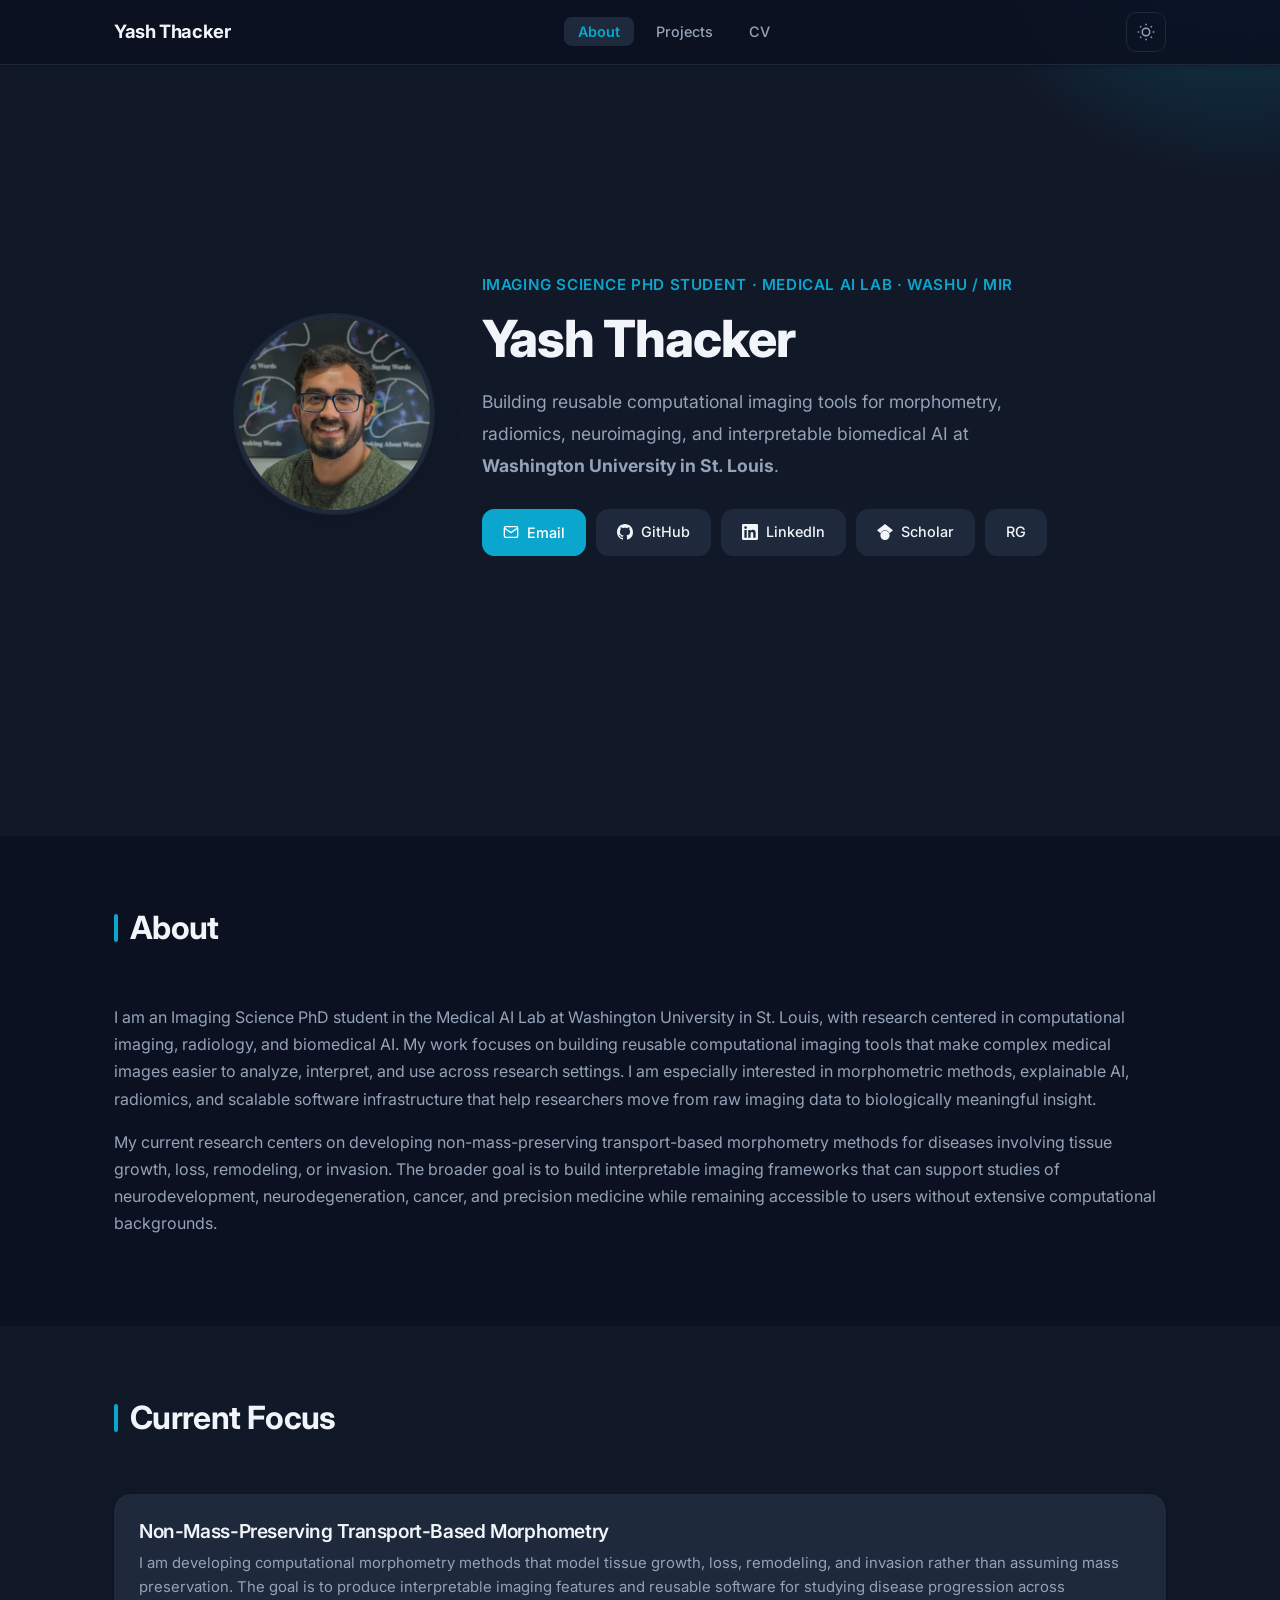
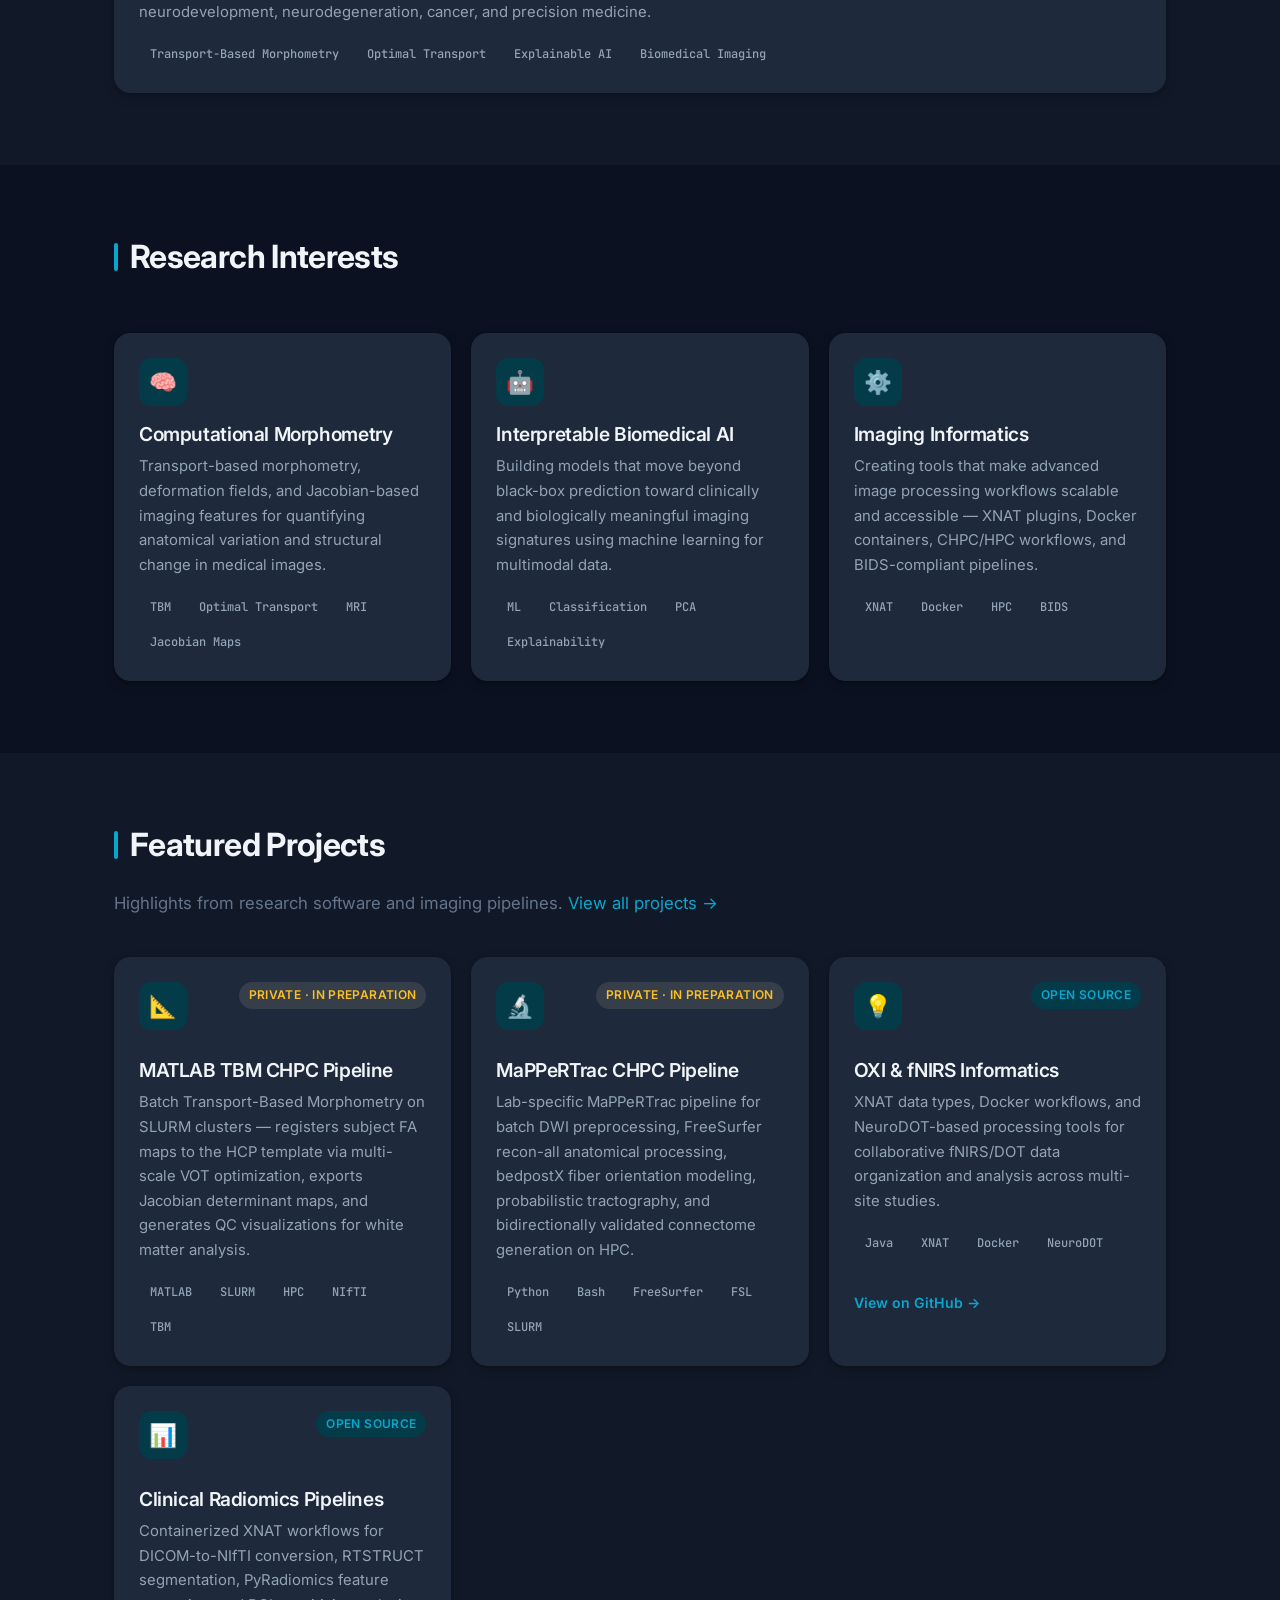
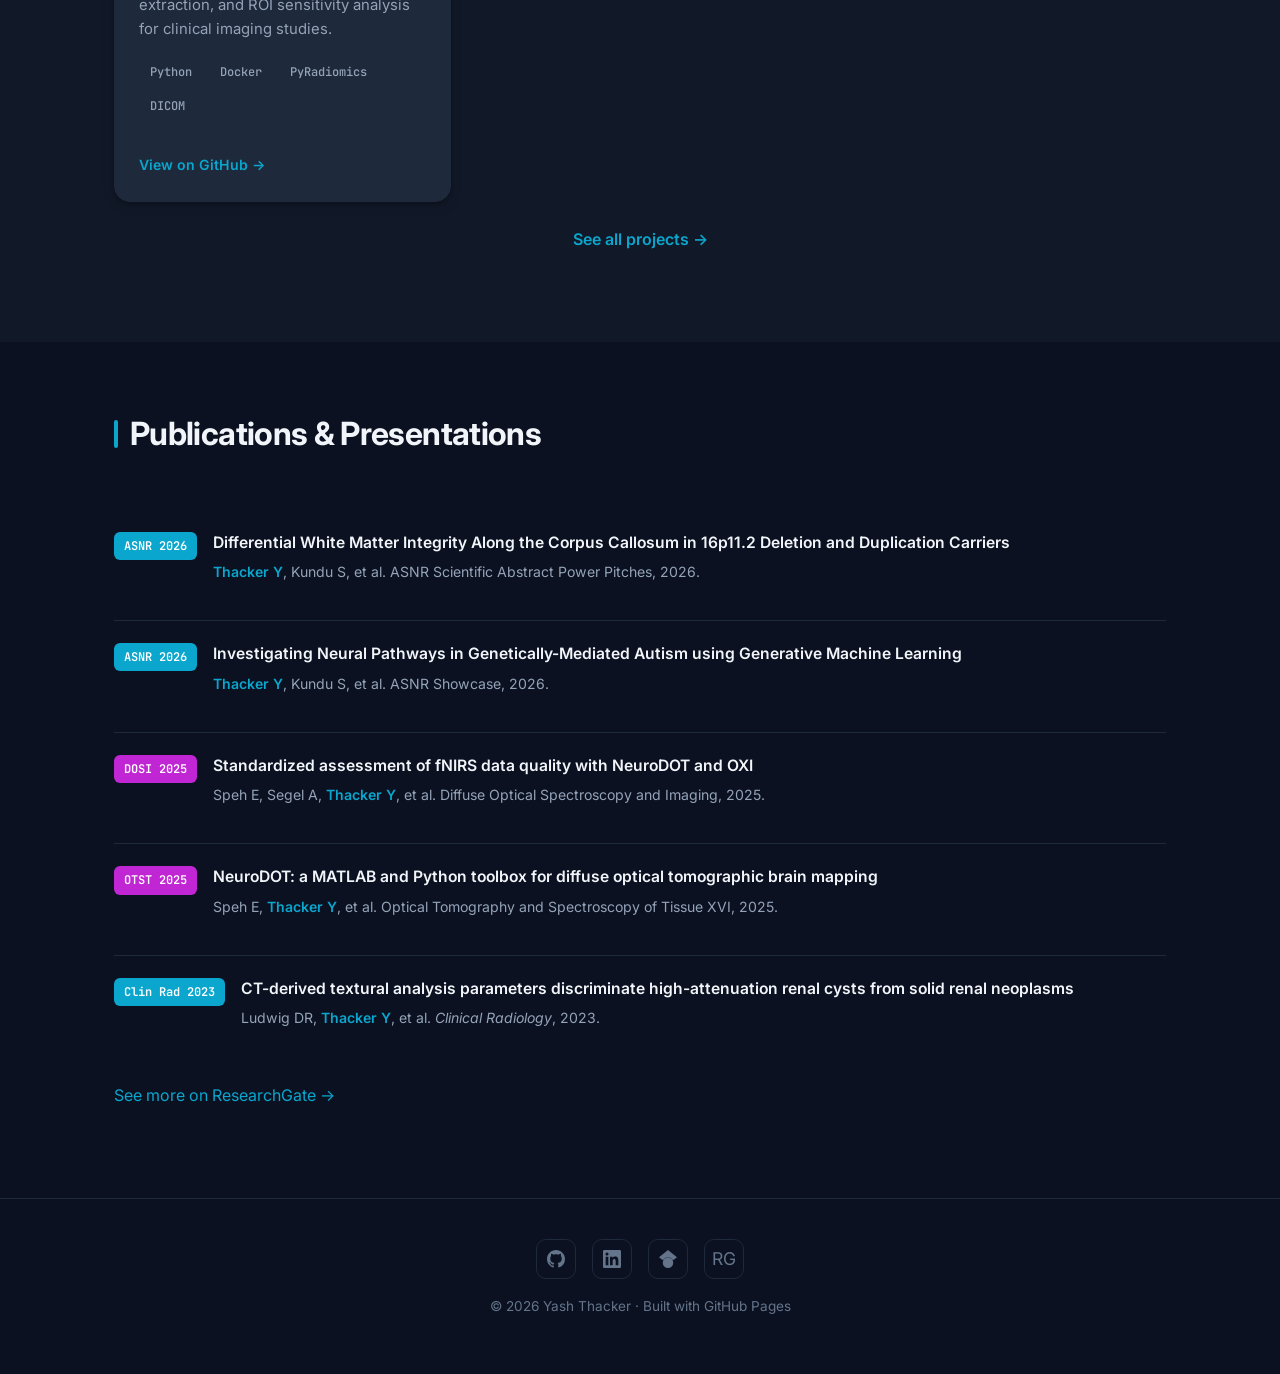
==== index.html @ 73b029f0 "Added update cite." ====
<!DOCTYPE html>
<html lang="en">

<head>
    <meta charset="UTF-8">
    <meta name="viewport" content="width=device-width, initial-scale=1.0">
    <title>Yash Thacker — Imaging Science PhD</title>
    <meta name="description"
        content="Yash Thacker is an Imaging Science PhD student at Washington University in St. Louis building reusable computational imaging tools for morphometry, radiomics, neuroimaging, and interpretable biomedical AI.">
    <link rel="stylesheet" href="style.css">
</head>

<body>
    <!-- Navigation -->
    <nav class="navbar" id="navbar">
        <div class="navbar__inner">
            <a href="index.html" class="navbar__brand">Yash Thacker</a>
            <button class="nav-toggle" id="navToggle" aria-label="Toggle navigation">
                <span></span><span></span><span></span>
            </button>
            <ul class="navbar__links" id="navLinks">
                <li><a href="index.html" class="active">About</a></li>
                <li><a href="projects.html">Projects</a></li>
                <li><a href="cv.html">CV</a></li>
            </ul>
            <button class="theme-toggle" id="themeToggle" aria-label="Toggle theme"></button>
        </div>
    </nav>

    <!-- Hero -->
    <section class="hero" id="hero">
        <div class="container">
            <div class="hero__grid">
                <img src="Yash Picture 2.jpeg" alt="Photo of Yash Thacker" class="hero__photo" width="200" height="200">
                <div>
                    <p class="hero__subtitle">Imaging Science PhD Student · Medical AI Lab · WashU / MIR</p>
                    <h1 class="hero__title">Yash Thacker</h1>
                    <p class="hero__desc">
                        Building reusable computational imaging tools for morphometry, radiomics, neuroimaging, and
                        interpretable biomedical AI at
                        <strong>Washington University in St. Louis</strong>.
                    </p>
                    <div class="hero__links">
                        <button class="btn--accent" id="emailBtn" aria-label="Contact via email">
                            <svg width="16" height="16" fill="none" stroke="currentColor" stroke-width="2"
                                viewBox="0 0 24 24">
                                <path d="M4 4h16c1.1 0 2 .9 2 2v12c0 1.1-.9 2-2 2H4c-1.1 0-2-.9-2-2V6c0-1.1.9-2 2-2z" />
                                <polyline points="22,6 12,13 2,6" />
                            </svg>
                            Email
                        </button>
                        <a href="https://github.com/ythackerCS" target="_blank" rel="noopener">
                            <svg width="16" height="16" fill="currentColor" viewBox="0 0 24 24">
                                <path
                                    d="M12 0C5.37 0 0 5.37 0 12c0 5.31 3.435 9.795 8.205 11.385.6.105.825-.255.825-.57 0-.285-.015-1.23-.015-2.235-3.015.555-3.795-.735-4.035-1.41-.135-.345-.72-1.41-1.23-1.695-.42-.225-1.02-.78-.015-.795.945-.015 1.62.87 1.845 1.23 1.08 1.815 2.805 1.305 3.495.99.105-.78.42-1.305.765-1.605-2.67-.3-5.46-1.335-5.46-5.925 0-1.305.465-2.385 1.23-3.225-.12-.3-.54-1.53.12-3.18 0 0 1.005-.315 3.3 1.23.96-.27 1.98-.405 3-.405s2.04.135 3 .405c2.295-1.56 3.3-1.23 3.3-1.23.66 1.65.24 2.88.12 3.18.765.84 1.23 1.905 1.23 3.225 0 4.605-2.805 5.625-5.475 5.925.435.375.81 1.095.81 2.22 0 1.605-.015 2.895-.015 3.3 0 .315.225.69.825.57A12.02 12.02 0 0024 12c0-6.63-5.37-12-12-12z" />
                            </svg>
                            GitHub
                        </a>
                        <a href="https://www.linkedin.com/in/ythacker" target="_blank" rel="noopener">
                            <svg width="16" height="16" fill="currentColor" viewBox="0 0 24 24">
                                <path
                                    d="M20.447 20.452h-3.554v-5.569c0-1.328-.027-3.037-1.852-3.037-1.853 0-2.136 1.445-2.136 2.939v5.667H9.351V9h3.414v1.561h.046c.477-.9 1.637-1.85 3.37-1.85 3.601 0 4.267 2.37 4.267 5.455v6.286zM5.337 7.433a2.062 2.062 0 01-2.063-2.065 2.064 2.064 0 112.063 2.065zm1.782 13.019H3.555V9h3.564v11.452zM22.225 0H1.771C.792 0 0 .774 0 1.729v20.542C0 23.227.792 24 1.771 24h20.451C23.2 24 24 23.227 24 22.271V1.729C24 .774 23.2 0 22.222 0h.003z" />
                            </svg>
                            LinkedIn
                        </a>
                        <a href="https://scholar.google.com/citations?user=93ExIxwAAAAJ&hl=en" target="_blank"
                            rel="noopener">
                            <svg width="16" height="16" fill="currentColor" viewBox="0 0 24 24">
                                <path
                                    d="M5.242 13.769L0 9.5 12 0l12 9.5-5.242 4.269C17.548 11.249 14.978 9.5 12 9.5c-2.977 0-5.548 1.748-6.758 4.269zM12 10a7 7 0 100 14 7 7 0 000-14z" />
                            </svg>
                            Scholar
                        </a>
                        <a href="https://www.researchgate.net/profile/Yash-Thacker" target="_blank"
                            rel="noopener">RG</a>
                    </div>
                </div>
            </div>
        </div>
    </section>

    <!-- About -->
    <section id="about">
        <div class="container">
            <div class="section-header fade-in">
                <h2>About</h2>
            </div>
            <div class="fade-in">
                <p>I am an Imaging Science PhD student in the Medical AI Lab at Washington University in St. Louis, with
                    research centered in computational imaging, radiology, and biomedical AI. My
                    work focuses on building reusable computational imaging tools that make complex medical images
                    easier to
                    analyze, interpret, and use across research settings. I am especially interested in morphometric
                    methods, explainable AI, radiomics, and scalable software infrastructure that help researchers
                    move from raw imaging data to biologically meaningful insight.</p>

                <p>My current research centers on developing non-mass-preserving transport-based morphometry methods
                    for diseases involving tissue growth, loss, remodeling, or invasion. The broader goal is to build
                    interpretable imaging frameworks that can support studies of neurodevelopment, neurodegeneration,
                    cancer, and precision medicine while remaining accessible to users without extensive computational
                    backgrounds.</p>
            </div>
        </div>
    </section>

    <section id="current-focus">
        <div class="container">
            <div class="section-header fade-in">
                <h2>Current Focus</h2>
            </div>
            <div class="card fade-in">
                <h3 class="card__title">Non-Mass-Preserving Transport-Based Morphometry</h3>
                <p class="card__desc">I am developing computational morphometry methods that model tissue growth,
                    loss, remodeling, and invasion rather than assuming mass preservation. The goal is to produce
                    interpretable imaging features and reusable software for studying disease progression across
                    neurodevelopment, neurodegeneration, cancer, and precision medicine.</p>
                <div class="pill-row">
                    <span class="pill">Transport-Based Morphometry</span>
                    <span class="pill">Optimal Transport</span>
                    <span class="pill">Explainable AI</span>
                    <span class="pill">Biomedical Imaging</span>
                </div>
            </div>
        </div>
    </section>

    <!-- Research Interests -->
    <section id="research">
        <div class="container">
            <div class="section-header fade-in">
                <h2>Research Interests</h2>
            </div>
            <div class="grid-3">
                <div class="card fade-in fade-in-delay-1">
                    <div class="card__icon">🧠</div>
                    <h3 class="card__title">Computational Morphometry</h3>
                    <p class="card__desc">Transport-based morphometry, deformation fields, and Jacobian-based imaging
                        features for quantifying anatomical variation and structural change in medical images.</p>
                    <div class="pill-row">
                        <span class="pill">TBM</span><span class="pill">Optimal Transport</span><span
                            class="pill">MRI</span><span class="pill">Jacobian Maps</span>
                    </div>
                </div>
                <div class="card fade-in fade-in-delay-2">
                    <div class="card__icon">🤖</div>
                    <h3 class="card__title">Interpretable Biomedical AI</h3>
                    <p class="card__desc">Building models that move beyond black-box prediction toward clinically and
                        biologically meaningful imaging signatures using machine learning for multimodal data.</p>
                    <div class="pill-row">
                        <span class="pill">ML</span><span class="pill">Classification</span><span
                            class="pill">PCA</span><span class="pill">Explainability</span>
                    </div>
                </div>
                <div class="card fade-in fade-in-delay-3">
                    <div class="card__icon">⚙️</div>
                    <h3 class="card__title">Imaging Informatics</h3>
                    <p class="card__desc">Creating tools that make advanced image processing workflows scalable and
                        accessible — XNAT plugins, Docker containers, CHPC/HPC workflows, and BIDS-compliant pipelines.
                    </p>
                    <div class="pill-row">
                        <span class="pill">XNAT</span><span class="pill">Docker</span><span class="pill">HPC</span><span
                            class="pill">BIDS</span>
                    </div>
                </div>
            </div>
        </div>
    </section>

    <!-- Featured Projects -->
    <section id="projects">
        <div class="container">
            <div class="section-header fade-in">
                <h2>Featured Projects</h2>
                <p class="section-subtitle">Highlights from research software and imaging pipelines. <a
                        href="projects.html">View all projects →</a></p>
            </div>
            <div class="grid-2">
                <!-- MATLAB TBM HPC -->
                <div class="card fade-in fade-in-delay-1">
                    <div style="display:flex;justify-content:space-between;align-items:start;margin-bottom:12px;">
                        <div class="card__icon">📐</div>
                        <span class="badge badge--private">Private · In Preparation</span>
                    </div>
                    <h3 class="card__title">MATLAB TBM CHPC Pipeline</h3>
                    <p class="card__desc">Batch Transport-Based Morphometry on SLURM clusters — registers subject FA
                        maps to the HCP template via multi-scale VOT optimization, exports Jacobian determinant maps,
                        and generates QC visualizations for white matter analysis.</p>
                    <div class="pill-row">
                        <span class="pill">MATLAB</span><span class="pill">SLURM</span><span
                            class="pill">HPC</span><span class="pill">NIfTI</span><span class="pill">TBM</span>
                    </div>
                </div>
                <!-- MapperTrac CHPC -->
                <div class="card fade-in fade-in-delay-2">
                    <div style="display:flex;justify-content:space-between;align-items:start;margin-bottom:12px;">
                        <div class="card__icon">🔬</div>
                        <span class="badge badge--private">Private · In Preparation</span>
                    </div>
                    <h3 class="card__title">MaPPeRTrac CHPC Pipeline</h3>
                    <p class="card__desc">Lab-specific MaPPeRTrac pipeline for batch DWI preprocessing, FreeSurfer
                        recon-all anatomical processing, bedpostX fiber orientation modeling, probabilistic
                        tractography, and bidirectionally
                        validated connectome generation on HPC.</p>
                    <div class="pill-row">
                        <span class="pill">Python</span><span class="pill">Bash</span><span
                            class="pill">FreeSurfer</span><span class="pill">FSL</span><span class="pill">SLURM</span>
                    </div>
                </div>
                <!-- fNIRS/OXI -->
                <div class="card fade-in fade-in-delay-3">
                    <div style="display:flex;justify-content:space-between;align-items:start;margin-bottom:12px;">
                        <div class="card__icon">💡</div>
                        <span class="badge badge--public">Open Source</span>
                    </div>
                    <h3 class="card__title">OXI &amp; fNIRS Informatics</h3>
                    <p class="card__desc">XNAT data types, Docker workflows, and NeuroDOT-based processing tools for
                        collaborative fNIRS/DOT data organization and analysis across multi-site studies.</p>
                    <div class="pill-row">
                        <span class="pill">Java</span><span class="pill">XNAT</span><span
                            class="pill">Docker</span><span class="pill">NeuroDOT</span>
                    </div>
                    <div class="card__footer">
                        <a href="https://github.com/ythackerCS/fNIRSPluginXNAT" class="card__link" target="_blank"
                            rel="noopener">View on GitHub →</a>
                    </div>
                </div>
                <!-- Radiomics -->
                <div class="card fade-in fade-in-delay-4">
                    <div style="display:flex;justify-content:space-between;align-items:start;margin-bottom:12px;">
                        <div class="card__icon">📊</div>
                        <span class="badge badge--public">Open Source</span>
                    </div>
                    <h3 class="card__title">Clinical Radiomics Pipelines</h3>
                    <p class="card__desc">Containerized XNAT workflows for DICOM-to-NIfTI conversion, RTSTRUCT
                        segmentation, PyRadiomics feature extraction, and ROI sensitivity analysis for clinical imaging
                        studies.</p>
                    <div class="pill-row">
                        <span class="pill">Python</span><span class="pill">Docker</span><span
                            class="pill">PyRadiomics</span><span class="pill">DICOM</span>
                    </div>
                    <div class="card__footer">
                        <a href="https://github.com/ythackerCS/pyradiomics-Container" class="card__link" target="_blank"
                            rel="noopener">View on GitHub →</a>
                    </div>
                </div>
            </div>
            <p class="text-center mt-3"><a href="projects.html" style="font-weight:600;">See all projects →</a></p>
        </div>
    </section>

    <!-- Publications -->
    <section id="publications">
        <div class="container">
            <div class="section-header fade-in">
                <h2>Publications &amp; Presentations</h2>
            </div>
            <div class="fade-in">
                <div class="pub-item">
                    <span class="pub-venue">ASNR 2026</span>
                    <div>
                        <p class="pub-title">Differential White Matter Integrity Along the Corpus Callosum in 16p11.2
                            Deletion and Duplication Carriers</p>
                        <p class="pub-authors"><strong>Thacker Y</strong>, Kundu S, et al. ASNR Scientific Abstract
                            Power Pitches, 2026.</p>
                    </div>
                </div>
                <div class="pub-item">
                    <span class="pub-venue">ASNR 2026</span>
                    <div>
                        <p class="pub-title">Investigating Neural Pathways in Genetically-Mediated Autism using
                            Generative Machine Learning</p>
                        <p class="pub-authors"><strong>Thacker Y</strong>, Kundu S, et al. ASNR Showcase, 2026.</p>
                    </div>
                </div>
                <div class="pub-item">
                    <span class="pub-venue pub-venue--magenta">DOSI 2025</span>
                    <div>
                        <p class="pub-title">Standardized assessment of fNIRS data quality with NeuroDOT and OXI</p>
                        <p class="pub-authors">Speh E, Segel A, <strong>Thacker Y</strong>, et al. Diffuse Optical
                            Spectroscopy and Imaging, 2025.</p>
                    </div>
                </div>
                <div class="pub-item">
                    <span class="pub-venue pub-venue--magenta">OTST 2025</span>
                    <div>
                        <p class="pub-title">NeuroDOT: a MATLAB and Python toolbox for diffuse optical tomographic brain
                            mapping</p>
                        <p class="pub-authors">Speh E, <strong>Thacker Y</strong>, et al. Optical Tomography and
                            Spectroscopy of Tissue XVI, 2025.</p>
                    </div>
                </div>
                <div class="pub-item">
                    <span class="pub-venue">Clin Rad 2023</span>
                    <div>
                        <p class="pub-title">CT-derived textural analysis parameters discriminate high-attenuation renal
                            cysts from solid renal neoplasms</p>
                        <p class="pub-authors">Ludwig DR, <strong>Thacker Y</strong>, et al. <em>Clinical
                                Radiology</em>, 2023.</p>
                    </div>
                </div>
            </div>
            <p class="mt-2"><a href="https://www.researchgate.net/profile/Yash-Thacker" target="_blank"
                    rel="noopener">See more on ResearchGate →</a></p>
        </div>
    </section>

    <!-- Footer -->
    <footer class="footer">
        <div class="container">
            <div class="footer__socials">
                <a href="https://github.com/ythackerCS" target="_blank" rel="noopener" aria-label="GitHub">
                    <svg width="18" height="18" fill="currentColor" viewBox="0 0 24 24">
                        <path
                            d="M12 0C5.37 0 0 5.37 0 12c0 5.31 3.435 9.795 8.205 11.385.6.105.825-.255.825-.57 0-.285-.015-1.23-.015-2.235-3.015.555-3.795-.735-4.035-1.41-.135-.345-.72-1.41-1.23-1.695-.42-.225-1.02-.78-.015-.795.945-.015 1.62.87 1.845 1.23 1.08 1.815 2.805 1.305 3.495.99.105-.78.42-1.305.765-1.605-2.67-.3-5.46-1.335-5.46-5.925 0-1.305.465-2.385 1.23-3.225-.12-.3-.54-1.53.12-3.18 0 0 1.005-.315 3.3 1.23.96-.27 1.98-.405 3-.405s2.04.135 3 .405c2.295-1.56 3.3-1.23 3.3-1.23.66 1.65.24 2.88.12 3.18.765.84 1.23 1.905 1.23 3.225 0 4.605-2.805 5.625-5.475 5.925.435.375.81 1.095.81 2.22 0 1.605-.015 2.895-.015 3.3 0 .315.225.69.825.57A12.02 12.02 0 0024 12c0-6.63-5.37-12-12-12z" />
                    </svg>
                </a>
                <a href="https://www.linkedin.com/in/ythacker" target="_blank" rel="noopener" aria-label="LinkedIn">
                    <svg width="18" height="18" fill="currentColor" viewBox="0 0 24 24">
                        <path
                            d="M20.447 20.452h-3.554v-5.569c0-1.328-.027-3.037-1.852-3.037-1.853 0-2.136 1.445-2.136 2.939v5.667H9.351V9h3.414v1.561h.046c.477-.9 1.637-1.85 3.37-1.85 3.601 0 4.267 2.37 4.267 5.455v6.286zM5.337 7.433a2.062 2.062 0 01-2.063-2.065 2.064 2.064 0 112.063 2.065zm1.782 13.019H3.555V9h3.564v11.452zM22.225 0H1.771C.792 0 0 .774 0 1.729v20.542C0 23.227.792 24 1.771 24h20.451C23.2 24 24 23.227 24 22.271V1.729C24 .774 23.2 0 22.222 0h.003z" />
                    </svg>
                </a>
                <a href="https://scholar.google.com/citations?user=93ExIxwAAAAJ&hl=en" target="_blank" rel="noopener"
                    aria-label="Google Scholar">
                    <svg width="18" height="18" fill="currentColor" viewBox="0 0 24 24">
                        <path
                            d="M5.242 13.769L0 9.5 12 0l12 9.5-5.242 4.269C17.548 11.249 14.978 9.5 12 9.5c-2.977 0-5.548 1.748-6.758 4.269zM12 10a7 7 0 100 14 7 7 0 000-14z" />
                    </svg>
                </a>
                <a href="https://www.researchgate.net/profile/Yash-Thacker" target="_blank" rel="noopener"
                    aria-label="ResearchGate">RG</a>
            </div>
            <p class="footer__text">© 2026 Yash Thacker · Built with GitHub Pages</p>
        </div>
    </footer>

    <script>
        // ---- Email obfuscation ----
        document.getElementById('emailBtn').addEventListener('click', function () {
            // Obfuscated to avoid bot scraping
            const p1 = [119, 117, 115, 116, 108, 46, 101, 100, 117];
            const p2 = [121, 116, 104, 97, 99, 107, 101, 114];
            const a = String.fromCharCode(...p2) + String.fromCharCode(64) + String.fromCharCode(...p1);
            window.location.href = String.fromCharCode(109, 97, 105, 108, 116, 111, 58) + a;
        });

        // ---- Theme toggle ----
        const themeToggle = document.getElementById('themeToggle');
        const html = document.documentElement;
        const moonIcon = `<svg width="18" height="18" fill="none" stroke="currentColor" stroke-width="2" viewBox="0 0 24 24"><path d="M21 12.79A9 9 0 1111.21 3 7 7 0 0021 12.79z"></path></svg>`;
        const sunIcon = `<svg width="18" height="18" fill="none" stroke="currentColor" stroke-width="2" viewBox="0 0 24 24"><circle cx="12" cy="12" r="5"></circle><line x1="12" y1="1" x2="12" y2="3"></line><line x1="12" y1="21" x2="12" y2="23"></line><line x1="4.22" y1="4.22" x2="5.64" y2="5.64"></line><line x1="18.36" y1="18.36" x2="19.78" y2="19.78"></line><line x1="1" y1="12" x2="3" y2="12"></line><line x1="21" y1="12" x2="23" y2="12"></line><line x1="4.22" y1="19.78" x2="5.64" y2="18.36"></line><line x1="18.36" y1="5.64" x2="19.78" y2="4.22"></line></svg>`;
        let savedTheme = localStorage.getItem('theme');
        if (!savedTheme) { savedTheme = 'dark'; localStorage.setItem('theme', 'dark'); }
        if (savedTheme === 'dark') { html.setAttribute('data-theme', 'dark'); themeToggle.innerHTML = sunIcon; }
        else { themeToggle.innerHTML = moonIcon; }
        themeToggle.addEventListener('click', () => {
            const isDark = html.getAttribute('data-theme') === 'dark';
            if (isDark) { html.removeAttribute('data-theme'); localStorage.setItem('theme', 'light'); themeToggle.innerHTML = moonIcon; }
            else { html.setAttribute('data-theme', 'dark'); localStorage.setItem('theme', 'dark'); themeToggle.innerHTML = sunIcon; }
        });

        // ---- Mobile nav ----
        document.getElementById('navToggle').addEventListener('click', () => {
            document.getElementById('navLinks').classList.toggle('open');
        });

        // ---- Scroll fade-in ----
        const observer = new IntersectionObserver((entries) => {
            entries.forEach(e => { if (e.isIntersecting) { e.target.classList.add('visible'); } });
        }, { threshold: 0.1 });
        document.querySelectorAll('.fade-in').forEach(el => observer.observe(el));
    </script>
</body>

</html>
---- style.css ----
/* ======================================================
   Yash Thacker — Academic Portfolio Design System
   ====================================================== */

/* ---------- Google Fonts ---------- */
@import url('https://fonts.googleapis.com/css2?family=Inter:wght@300;400;500;600;700;800;900&family=JetBrains+Mono:wght@400;500;600&display=swap');

/* ---------- CSS Custom Properties ---------- */
:root {
  /* Brand Accent */
  --accent-h: 192;
  --accent-s: 91%;
  --accent-l: 42%;
  --accent: hsl(var(--accent-h), var(--accent-s), var(--accent-l));
  --accent-soft: hsl(var(--accent-h), var(--accent-s), 92%);
  --accent-glow: hsla(var(--accent-h), var(--accent-s), var(--accent-l), 0.35);

  /* Magenta secondary accent */
  --magenta: #c026d3;
  --magenta-soft: #fae8ff;

  /* Light mode (default) */
  --bg-primary: #ffffff;
  --bg-secondary: #f8fafc;
  --bg-card: #ffffff;
  --bg-card-hover: #f1f5f9;
  --bg-nav: rgba(255, 255, 255, 0.85);
  --text-primary: #0f172a;
  --text-secondary: #475569;
  --text-muted: #94a3b8;
  --border: #e2e8f0;
  --border-hover: #cbd5e1;
  --shadow-card: 0 1px 3px rgba(0, 0, 0, 0.04), 0 4px 12px rgba(0, 0, 0, 0.04);
  --shadow-card-hover: 0 4px 16px rgba(0, 0, 0, 0.08), 0 8px 32px rgba(0, 0, 0, 0.06);
  --shadow-nav: 0 1px 4px rgba(0, 0, 0, 0.06);
  --glass-bg: rgba(255, 255, 255, 0.7);
  --glass-border: rgba(255, 255, 255, 0.5);
  --pill-bg: #f1f5f9;
  --pill-text: #475569;
  --code-bg: #f1f5f9;
  --badge-private-bg: #fef3c7;
  --badge-private-text: #92400e;
  --badge-active-bg: #dcfce7;
  --badge-active-text: #166534;
  --badge-research-bg: #ede9fe;
  --badge-research-text: #5b21b6;
  --hero-gradient: linear-gradient(135deg, #f0f9ff 0%, #faf5ff 50%, #fff1f2 100%);
  --section-alt-bg: #f8fafc;
}

[data-theme="dark"] {
  --bg-primary: #0b1120;
  --bg-secondary: #111827;
  --bg-card: #1e293b;
  --bg-card-hover: #263348;
  --bg-nav: rgba(11, 17, 32, 0.88);
  --text-primary: #f1f5f9;
  --text-secondary: #94a3b8;
  --text-muted: #64748b;
  --border: #1e293b;
  --border-hover: #334155;
  --shadow-card: 0 1px 3px rgba(0, 0, 0, 0.2), 0 4px 12px rgba(0, 0, 0, 0.15);
  --shadow-card-hover: 0 4px 16px rgba(0, 0, 0, 0.3), 0 8px 32px rgba(0, 0, 0, 0.2);
  --shadow-nav: 0 1px 4px rgba(0, 0, 0, 0.3);
  --glass-bg: rgba(30, 41, 59, 0.7);
  --glass-border: rgba(51, 65, 85, 0.5);
  --pill-bg: #1e293b;
  --pill-text: #94a3b8;
  --code-bg: #1e293b;
  --badge-private-bg: rgba(254, 243, 199, 0.1);
  --badge-private-text: #fbbf24;
  --badge-active-bg: rgba(220, 252, 231, 0.1);
  --badge-active-text: #4ade80;
  --badge-research-bg: rgba(237, 233, 254, 0.1);
  --badge-research-text: #a78bfa;
  --hero-gradient: linear-gradient(135deg, #0b1120 0%, #1a1033 50%, #1a0b20 100%);
  --section-alt-bg: #111827;
  --accent-soft: hsl(var(--accent-h), var(--accent-s), 15%);
  --magenta-soft: rgba(192, 38, 211, 0.1);
}

/* ---------- Reset & Base ---------- */
*,
*::before,
*::after {
  box-sizing: border-box;
  margin: 0;
  padding: 0;
}

html {
  scroll-behavior: smooth;
  scroll-padding-top: 80px;
}

body {
  font-family: 'Inter', -apple-system, BlinkMacSystemFont, 'Segoe UI', Roboto, sans-serif;
  color: var(--text-primary);
  background: var(--bg-primary);
  line-height: 1.7;
  font-size: 16px;
  -webkit-font-smoothing: antialiased;
  -moz-osx-font-smoothing: grayscale;
  transition: background 0.4s ease, color 0.4s ease;
}

/* ---------- Typography ---------- */
h1,
h2,
h3,
h4,
h5,
h6 {
  font-weight: 700;
  line-height: 1.25;
  letter-spacing: -0.02em;
  color: var(--text-primary);
}

h1 {
  font-size: clamp(2.2rem, 5vw, 3.2rem);
  font-weight: 800;
}

h2 {
  font-size: clamp(1.6rem, 3vw, 2rem);
  margin-bottom: 1rem;
}

h3 {
  font-size: 1.2rem;
  font-weight: 600;
}

p {
  color: var(--text-secondary);
  margin-bottom: 1rem;
}

a {
  color: var(--accent);
  text-decoration: none;
  transition: color 0.2s ease, opacity 0.2s ease;
}

a:hover {
  opacity: 0.85;
}

.mono {
  font-family: 'JetBrains Mono', monospace;
  font-size: 0.9em;
}

/* ---------- Layout ---------- */
.container {
  max-width: 1100px;
  margin: 0 auto;
  padding: 0 24px;
}

.container--wide {
  max-width: 1200px;
}

section {
  padding: 72px 0;
}

section:nth-child(even) {
  background: var(--section-alt-bg);
}

.section-header {
  margin-bottom: 40px;
}

.section-header h2 {
  display: inline-flex;
  align-items: center;
  gap: 12px;
}

.section-header h2::before {
  content: '';
  width: 4px;
  height: 28px;
  background: var(--accent);
  border-radius: 2px;
  flex-shrink: 0;
}

.section-subtitle {
  color: var(--text-muted);
  font-size: 1.05rem;
  margin-top: 8px;
}

/* ---------- Navigation ---------- */
.navbar {
  position: fixed;
  top: 0;
  left: 0;
  right: 0;
  z-index: 1000;
  background: var(--bg-nav);
  backdrop-filter: blur(16px);
  -webkit-backdrop-filter: blur(16px);
  border-bottom: 1px solid var(--border);
  box-shadow: var(--shadow-nav);
  transition: background 0.4s ease, border-color 0.4s ease;
}

.navbar__inner {
  max-width: 1100px;
  margin: 0 auto;
  padding: 0 24px;
  display: flex;
  align-items: center;
  justify-content: space-between;
  height: 64px;
}

.navbar__brand {
  font-weight: 700;
  font-size: 1.15rem;
  color: var(--text-primary);
  text-decoration: none;
  letter-spacing: -0.02em;
}

.navbar__brand:hover {
  opacity: 1;
  color: var(--accent);
}

.navbar__links {
  display: flex;
  align-items: center;
  gap: 8px;
  list-style: none;
}

.navbar__links a {
  color: var(--text-secondary);
  font-size: 0.9rem;
  font-weight: 500;
  padding: 6px 14px;
  border-radius: 8px;
  transition: all 0.2s ease;
  text-decoration: none;
}

.navbar__links a:hover,
.navbar__links a.active {
  color: var(--text-primary);
  background: var(--pill-bg);
}

.navbar__links a.active {
  color: var(--accent);
  font-weight: 600;
}

/* Theme toggle button */
.theme-toggle {
  background: none;
  border: 1px solid var(--border);
  border-radius: 10px;
  width: 40px;
  height: 40px;
  cursor: pointer;
  display: flex;
  align-items: center;
  justify-content: center;
  font-size: 1.15rem;
  color: var(--text-secondary);
  transition: all 0.25s ease;
  margin-left: 8px;
}

.theme-toggle:hover {
  border-color: var(--accent);
  color: var(--accent);
  background: var(--accent-soft);
}

/* Mobile nav toggle */
.nav-toggle {
  display: none;
  background: none;
  border: none;
  cursor: pointer;
  padding: 8px;
  color: var(--text-primary);
}

.nav-toggle span {
  display: block;
  width: 22px;
  height: 2px;
  background: var(--text-primary);
  margin: 5px 0;
  border-radius: 2px;
  transition: all 0.3s ease;
}

@media (max-width: 768px) {
  .nav-toggle {
    display: block;
  }

  .navbar__links {
    position: fixed;
    top: 64px;
    left: 0;
    right: 0;
    background: var(--bg-nav);
    backdrop-filter: blur(16px);
    -webkit-backdrop-filter: blur(16px);
    flex-direction: column;
    padding: 16px 24px;
    border-bottom: 1px solid var(--border);
    transform: translateY(-120%);
    opacity: 0;
    transition: transform 0.3s ease, opacity 0.3s ease;
    pointer-events: none;
  }

  .navbar__links.open {
    transform: translateY(0);
    opacity: 1;
    pointer-events: all;
  }

  .navbar__links a {
    padding: 12px 16px;
    width: 100%;
  }
}

/* ---------- Hero Section ---------- */
.hero {
  min-height: calc(100vh - 64px);
  display: flex;
  align-items: center;
  padding-top: 64px;
  background: var(--hero-gradient);
  position: relative;
  overflow: hidden;
}

.hero::before {
  content: '';
  position: absolute;
  top: -50%;
  right: -20%;
  width: 600px;
  height: 600px;
  background: radial-gradient(circle, var(--accent-glow) 0%, transparent 70%);
  border-radius: 50%;
  pointer-events: none;
  animation: heroGlow 8s ease-in-out infinite alternate;
}

@keyframes heroGlow {
  0% {
    transform: translate(0, 0) scale(1);
    opacity: 0.4;
  }

  100% {
    transform: translate(-40px, 30px) scale(1.15);
    opacity: 0.6;
  }
}

.hero__grid {
  display: grid;
  grid-template-columns: auto 1fr;
  gap: 48px;
  align-items: center;
  position: relative;
  z-index: 1;
}

@media (max-width: 768px) {
  .hero__grid {
    grid-template-columns: 1fr;
    text-align: center;
    gap: 32px;
  }

  .hero__grid .hero__photo {
    order: -1;
  }
}

.hero__photo {
  width: 200px;
  height: 200px;
  border-radius: 50%;
  object-fit: cover;
  border: 4px solid var(--bg-card);
  box-shadow: 0 8px 32px rgba(0, 0, 0, 0.1), 0 0 0 1px var(--border);
  transition: box-shadow 0.4s ease, transform 0.4s ease;
}

.hero__photo:hover {
  box-shadow: 0 8px 32px var(--accent-glow), 0 0 0 2px var(--accent);
  transform: scale(1.03);
}

.hero__subtitle {
  color: var(--accent);
  font-weight: 600;
  font-size: 0.95rem;
  letter-spacing: 0.04em;
  text-transform: uppercase;
  margin-bottom: 8px;
}

.hero__title {
  margin-bottom: 16px;
}

.hero__desc {
  font-size: 1.1rem;
  color: var(--text-secondary);
  max-width: 560px;
  margin-bottom: 28px;
  line-height: 1.8;
}

@media (max-width: 768px) {
  .hero__desc {
    margin: 0 auto 28px;
  }
}

.hero__links {
  display: flex;
  flex-wrap: wrap;
  gap: 10px;
}

@media (max-width: 768px) {
  .hero__links {
    justify-content: center;
  }
}

.hero__links a,
.hero__links button {
  display: inline-flex;
  align-items: center;
  gap: 8px;
  padding: 10px 20px;
  border-radius: 12px;
  font-size: 0.9rem;
  font-weight: 500;
  border: 1px solid var(--border);
  background: var(--bg-card);
  color: var(--text-primary);
  cursor: pointer;
  font-family: inherit;
  transition: all 0.25s ease;
  text-decoration: none;
}

.hero__links a:hover,
.hero__links button:hover {
  border-color: var(--accent);
  color: var(--accent);
  box-shadow: 0 2px 12px var(--accent-glow);
  transform: translateY(-1px);
  opacity: 1;
}

.hero__links .btn--accent {
  background: var(--accent);
  color: #fff;
  border-color: var(--accent);
}

.hero__links .btn--accent:hover {
  background: hsl(var(--accent-h), var(--accent-s), 36%);
  color: #fff;
  box-shadow: 0 4px 20px var(--accent-glow);
}

/* ---------- Cards ---------- */
.card {
  background: var(--bg-card);
  border: 1px solid var(--border);
  border-radius: 16px;
  padding: 24px;
  box-shadow: var(--shadow-card);
  transition: all 0.3s ease;
  position: relative;
  overflow: hidden;
}

.card:hover {
  border-color: var(--border-hover);
  box-shadow: var(--shadow-card-hover);
  transform: translateY(-3px);
}

.card::after {
  content: '';
  position: absolute;
  top: 0;
  left: 0;
  right: 0;
  height: 3px;
  background: linear-gradient(90deg, var(--accent), var(--magenta));
  opacity: 0;
  transition: opacity 0.3s ease;
}

.card:hover::after {
  opacity: 1;
}

.card__icon {
  width: 48px;
  height: 48px;
  border-radius: 12px;
  background: var(--accent-soft);
  display: flex;
  align-items: center;
  justify-content: center;
  font-size: 1.4rem;
  margin-bottom: 16px;
  color: var(--accent);
}

.card__title {
  margin-bottom: 8px;
}

.card__desc {
  font-size: 0.93rem;
  color: var(--text-secondary);
  line-height: 1.65;
}

.card__footer {
  display: flex;
  align-items: center;
  justify-content: space-between;
  margin-top: 16px;
  padding-top: 16px;
  border-top: 1px solid var(--border);
}

.card__link {
  font-size: 0.88rem;
  font-weight: 600;
  display: inline-flex;
  align-items: center;
  gap: 6px;
}

.card__link:hover {
  gap: 10px;
}

/* ---------- Grid Layouts ---------- */
.grid-2 {
  display: grid;
  grid-template-columns: repeat(auto-fit, minmax(320px, 1fr));
  gap: 20px;
}

.grid-3 {
  display: grid;
  grid-template-columns: repeat(auto-fit, minmax(280px, 1fr));
  gap: 20px;
}

@media (max-width: 640px) {

  .grid-2,
  .grid-3 {
    grid-template-columns: 1fr;
  }
}

/* ---------- Pills / Tags ---------- */
.pill-row {
  display: flex;
  flex-wrap: wrap;
  gap: 6px;
  margin-top: 12px;
}

.pill {
  font-family: 'JetBrains Mono', monospace;
  font-size: 0.75rem;
  font-weight: 500;
  color: var(--pill-text);
  background: var(--pill-bg);
  border: 1px solid var(--border);
  border-radius: 6px;
  padding: 3px 10px;
  white-space: nowrap;
}

/* ---------- Badges ---------- */
.badge {
  display: inline-flex;
  align-items: center;
  gap: 5px;
  font-size: 0.75rem;
  font-weight: 600;
  padding: 3px 10px;
  border-radius: 999px;
  text-transform: uppercase;
  letter-spacing: 0.03em;
}

.badge--private {
  background: var(--badge-private-bg);
  color: var(--badge-private-text);
}

.badge--active {
  background: var(--badge-active-bg);
  color: var(--badge-active-text);
}

.badge--research {
  background: var(--badge-research-bg);
  color: var(--badge-research-text);
}

.badge--public {
  background: var(--accent-soft);
  color: var(--accent);
}

/* ---------- Publication List ---------- */
.pub-item {
  padding: 20px 0;
  border-bottom: 1px solid var(--border);
  display: grid;
  grid-template-columns: auto 1fr;
  gap: 16px;
  align-items: start;
}

.pub-item:last-child {
  border-bottom: none;
}

.pub-venue {
  font-family: 'JetBrains Mono', monospace;
  font-size: 0.75rem;
  font-weight: 600;
  color: #fff;
  background: var(--accent);
  padding: 4px 10px;
  border-radius: 6px;
  white-space: nowrap;
  height: fit-content;
  margin-top: 2px;
}

.pub-venue--magenta {
  background: var(--magenta);
}

.pub-title {
  font-weight: 600;
  color: var(--text-primary);
  margin-bottom: 4px;
  font-size: 0.98rem;
}

.pub-authors {
  font-size: 0.88rem;
  color: var(--text-secondary);
}

.pub-authors strong {
  color: var(--accent);
  font-weight: 600;
}

.pub-detail {
  font-size: 0.85rem;
  color: var(--text-muted);
  font-style: italic;
  margin-top: 2px;
}

@media (max-width: 640px) {
  .pub-item {
    grid-template-columns: 1fr;
  }
}

/* ---------- CV Page Layout ---------- */
.cv-layout {
  display: grid;
  grid-template-columns: 220px 1fr;
  gap: 48px;
  align-items: start;
}

@media (max-width: 900px) {
  .cv-layout {
    grid-template-columns: 1fr;
    gap: 24px;
  }
}

.cv-sidebar {
  position: sticky;
  top: 88px;
}

@media (max-width: 900px) {
  .cv-sidebar {
    position: static;
    display: flex;
    flex-wrap: wrap;
    gap: 6px;
  }
}

.cv-sidebar__link {
  display: block;
  padding: 8px 16px;
  font-size: 0.9rem;
  font-weight: 500;
  color: var(--text-muted);
  border-left: 3px solid transparent;
  transition: all 0.2s ease;
  text-decoration: none;
}

.cv-sidebar__link:hover {
  color: var(--text-primary);
  opacity: 1;
}

.cv-sidebar__link.active {
  color: var(--magenta);
  border-left-color: var(--magenta);
  font-weight: 600;
}

@media (max-width: 900px) {
  .cv-sidebar__link {
    border-left: none;
    border-bottom: 2px solid transparent;
    padding: 6px 12px;
    font-size: 0.82rem;
  }

  .cv-sidebar__link.active {
    border-bottom-color: var(--magenta);
    border-left-color: transparent;
  }
}

.cv-section {
  margin-bottom: 48px;
}

.cv-section__title {
  font-size: 1.35rem;
  margin-bottom: 20px;
  padding-bottom: 12px;
  border-bottom: 2px solid var(--border);
}

.cv-entry {
  display: grid;
  grid-template-columns: 120px 1fr;
  gap: 16px;
  margin-bottom: 24px;
  align-items: start;
}

@media (max-width: 640px) {
  .cv-entry {
    grid-template-columns: 1fr;
    gap: 4px;
  }
}

.cv-date {
  font-family: 'JetBrains Mono', monospace;
  font-size: 0.8rem;
  font-weight: 600;
  color: #fff;
  background: var(--magenta);
  padding: 4px 10px;
  border-radius: 6px;
  text-align: center;
  white-space: nowrap;
  width: fit-content;
  margin-top: 2px;
}

.cv-role {
  font-weight: 600;
  color: var(--magenta);
  font-size: 1rem;
}

.cv-org {
  font-weight: 600;
  color: var(--text-primary);
  font-size: 0.95rem;
}

.cv-detail {
  font-size: 0.9rem;
  color: var(--text-secondary);
  margin-top: 4px;
}

.cv-detail ul {
  list-style: disc;
  padding-left: 20px;
  margin-top: 6px;
}

.cv-detail li {
  margin-bottom: 4px;
}

.cv-download {
  display: inline-flex;
  align-items: center;
  gap: 10px;
  padding: 12px 28px;
  background: var(--magenta);
  color: #fff;
  border-radius: 12px;
  font-weight: 600;
  font-size: 0.95rem;
  text-decoration: none;
  transition: all 0.25s ease;
  box-shadow: 0 2px 12px rgba(192, 38, 211, 0.25);
}

.cv-download:hover {
  background: #a21caf;
  color: #fff;
  transform: translateY(-2px);
  box-shadow: 0 4px 20px rgba(192, 38, 211, 0.35);
  opacity: 1;
}

/* ---------- Skills Grid ---------- */
.skills-grid {
  display: grid;
  grid-template-columns: repeat(auto-fit, minmax(200px, 1fr));
  gap: 20px;
}

.skill-category__title {
  font-size: 0.9rem;
  font-weight: 700;
  color: var(--magenta);
  text-transform: uppercase;
  letter-spacing: 0.04em;
  margin-bottom: 10px;
}

.skill-category .pill-row {
  margin-top: 0;
}

/* ---------- Projects Page ---------- */
.project-category {
  margin-bottom: 48px;
}

.project-category__title {
  font-size: 1.15rem;
  font-weight: 700;
  color: var(--text-primary);
  margin-bottom: 20px;
  display: flex;
  align-items: center;
  gap: 10px;
}

.project-category__title::after {
  content: '';
  flex: 1;
  height: 1px;
  background: var(--border);
}

/* ---------- Footer ---------- */
.footer {
  padding: 40px 0;
  border-top: 1px solid var(--border);
  text-align: center;
}

.footer__socials {
  display: flex;
  justify-content: center;
  gap: 16px;
  margin-bottom: 16px;
}

.footer__socials a {
  width: 40px;
  height: 40px;
  display: flex;
  align-items: center;
  justify-content: center;
  border-radius: 10px;
  border: 1px solid var(--border);
  color: var(--text-muted);
  font-size: 1.1rem;
  transition: all 0.25s ease;
}

.footer__socials a:hover {
  border-color: var(--accent);
  color: var(--accent);
  background: var(--accent-soft);
  transform: translateY(-2px);
}

.footer__text {
  font-size: 0.85rem;
  color: var(--text-muted);
}

/* ---------- Animations ---------- */
.fade-in {
  opacity: 0;
  transform: translateY(20px);
  transition: opacity 0.6s ease, transform 0.6s ease;
}

.fade-in.visible {
  opacity: 1;
  transform: translateY(0);
}

.fade-in-delay-1 {
  transition-delay: 0.1s;
}

.fade-in-delay-2 {
  transition-delay: 0.2s;
}

.fade-in-delay-3 {
  transition-delay: 0.3s;
}

.fade-in-delay-4 {
  transition-delay: 0.4s;
}

/* ---------- Scroll bar styling ---------- */
::-webkit-scrollbar {
  width: 8px;
}

::-webkit-scrollbar-track {
  background: var(--bg-secondary);
}

::-webkit-scrollbar-thumb {
  background: var(--text-muted);
  border-radius: 4px;
}

::-webkit-scrollbar-thumb:hover {
  background: var(--text-secondary);
}

/* ---------- Misc Utilities ---------- */
.text-center {
  text-align: center;
}

.text-accent {
  color: var(--accent);
}

.text-muted {
  color: var(--text-muted);
}

.mt-1 {
  margin-top: 8px;
}

.mt-2 {
  margin-top: 16px;
}

.mt-3 {
  margin-top: 24px;
}

.mb-2 {
  margin-bottom: 16px;
}

.mb-3 {
  margin-bottom: 24px;
}

.visually-hidden {
  position: absolute;
  width: 1px;
  height: 1px;
  padding: 0;
  margin: -1px;
  overflow: hidden;
  clip: rect(0, 0, 0, 0);
  border: 0;
}
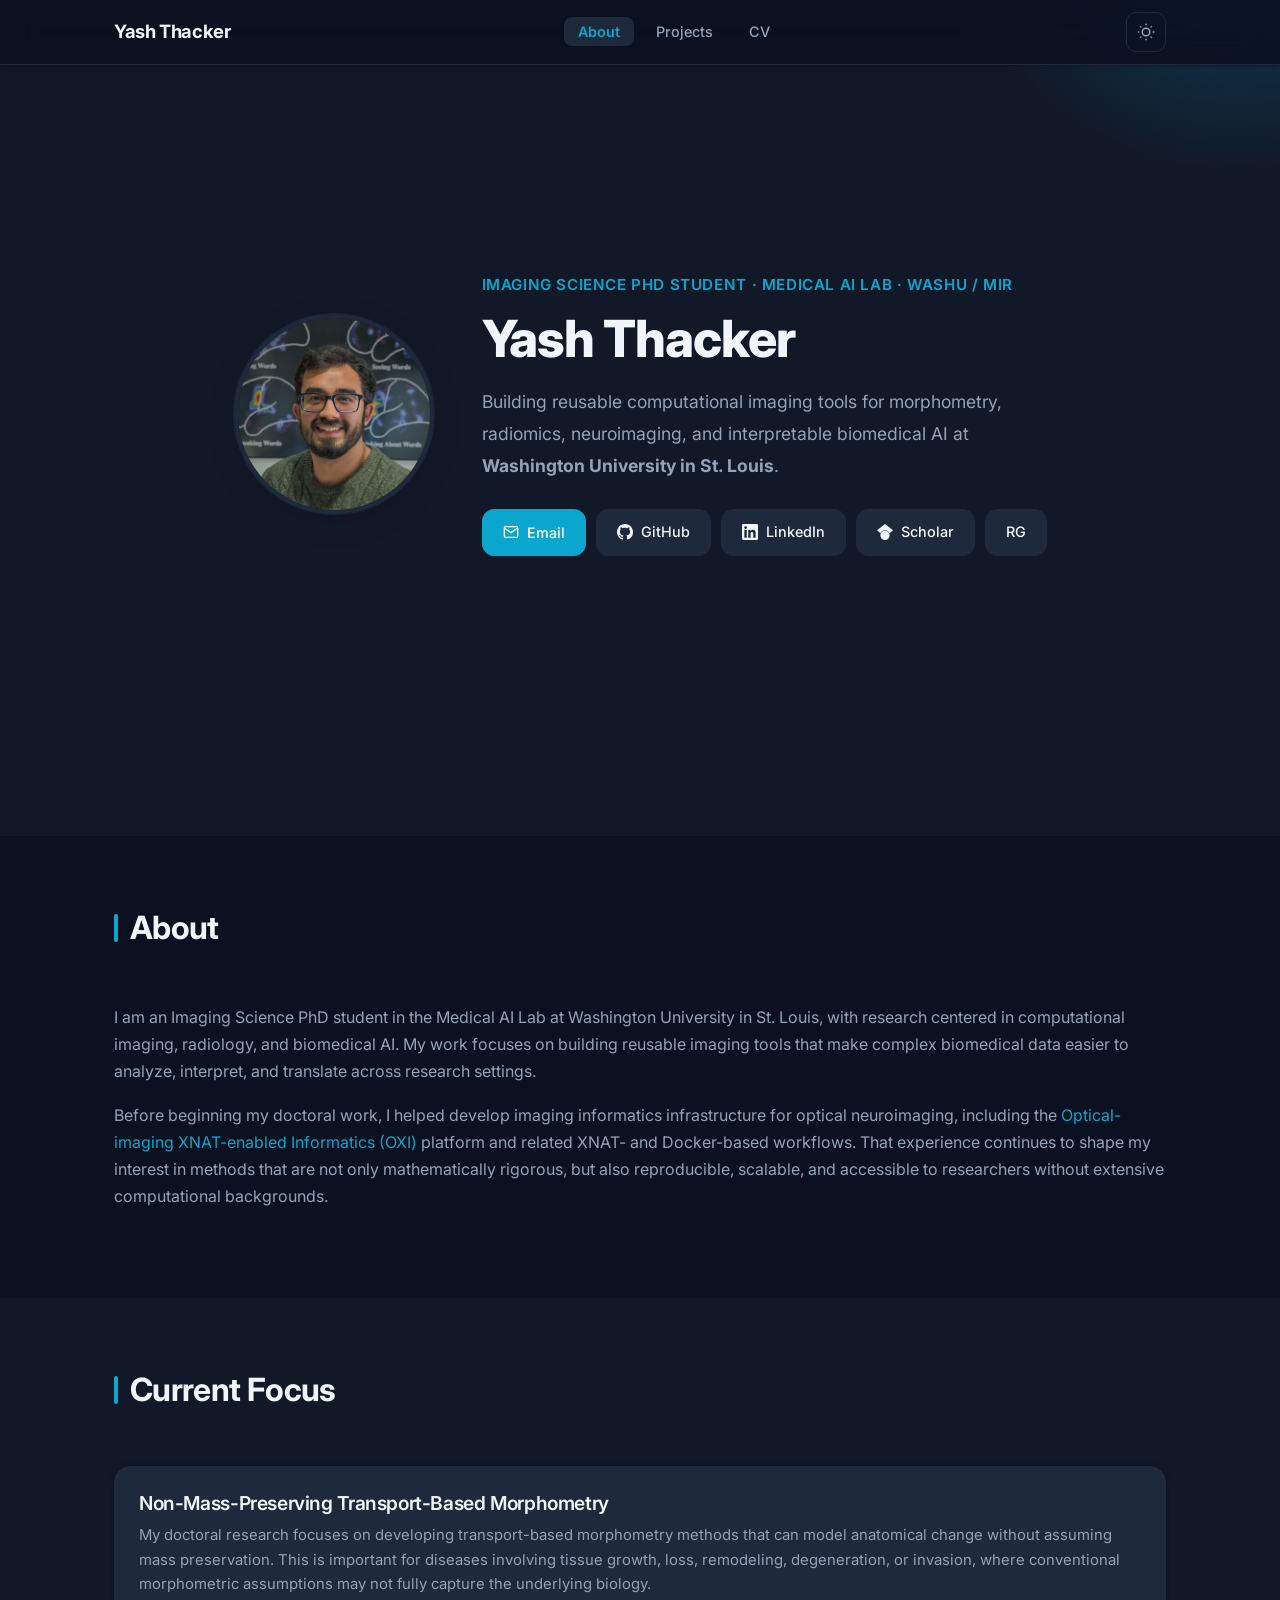
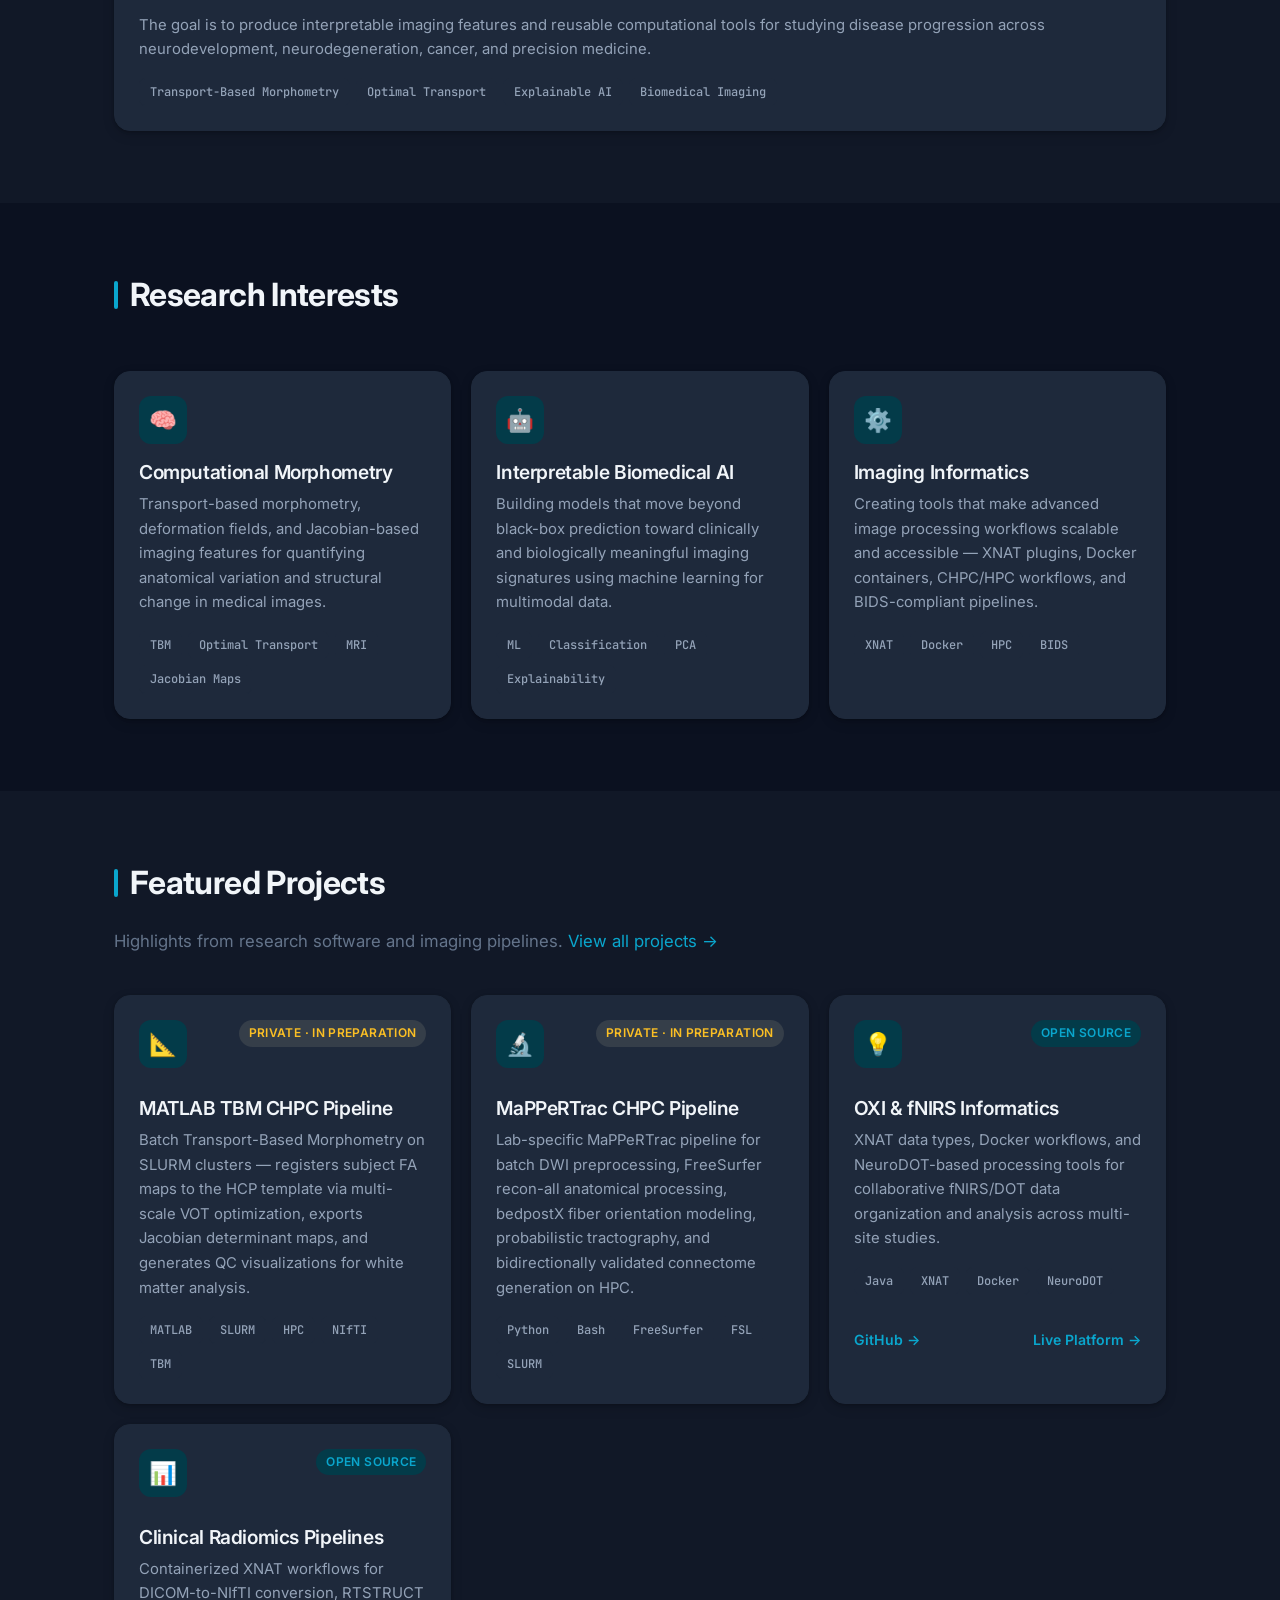
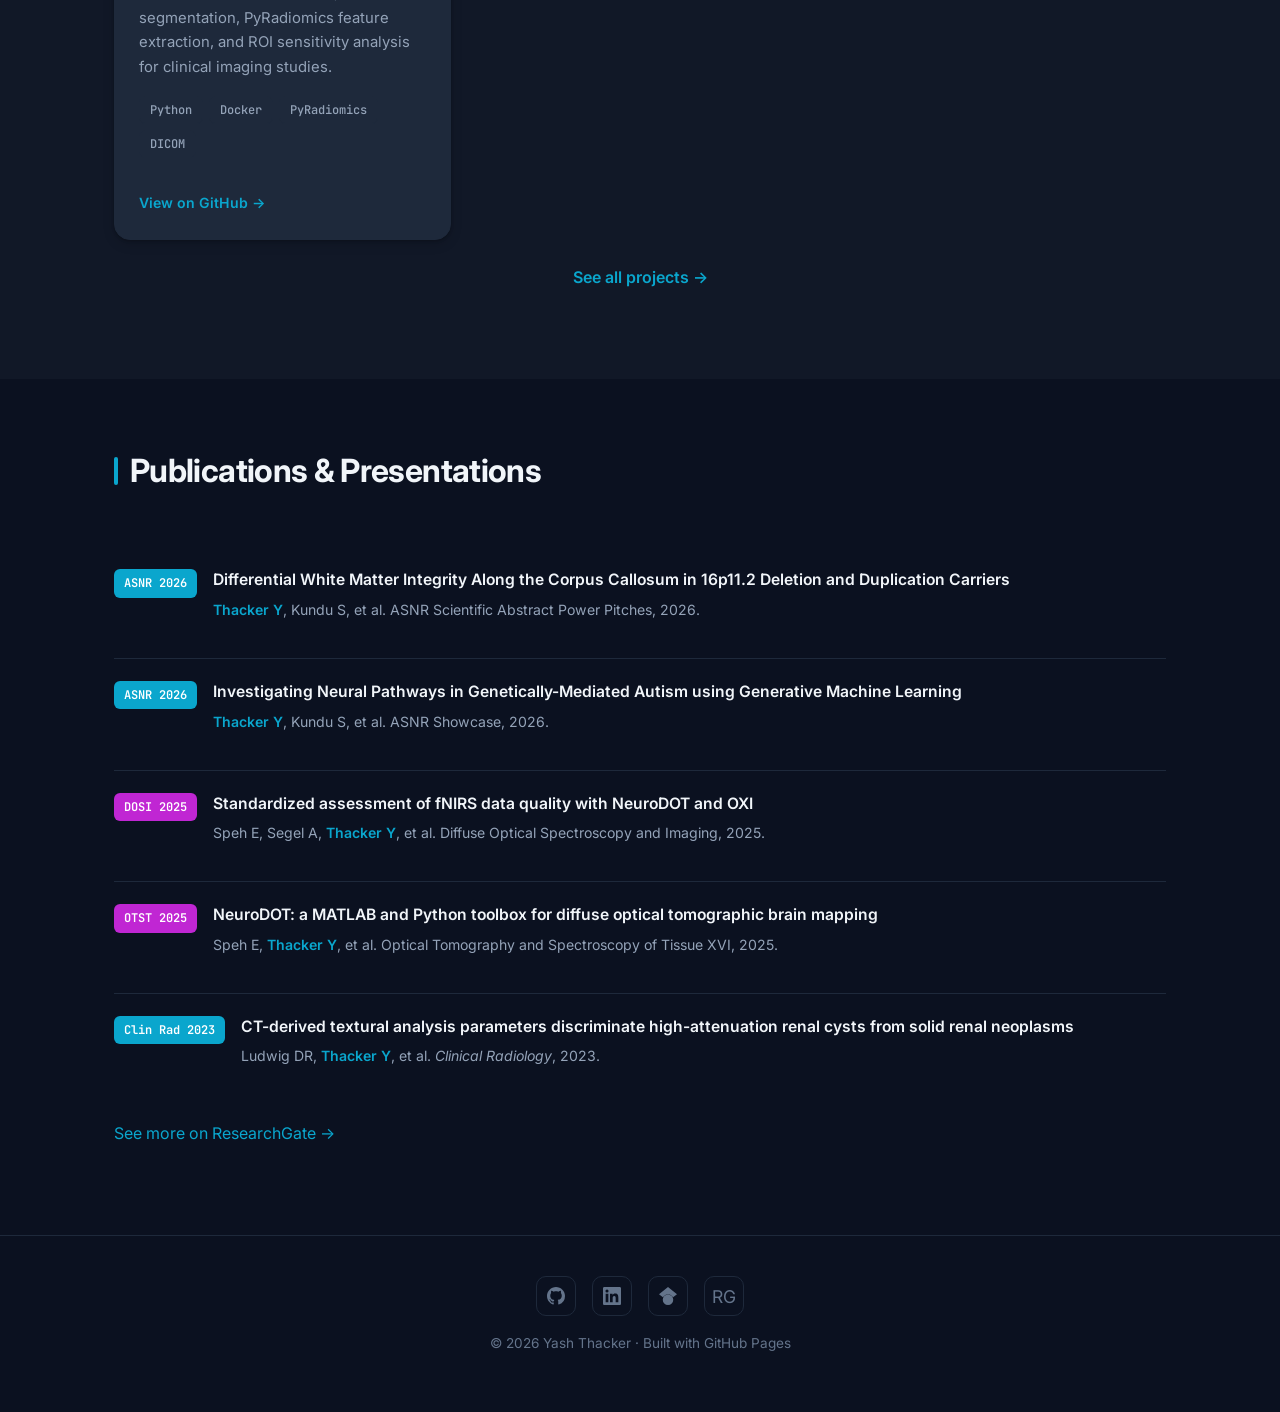
==== commit dca89ace: "updated some sections." ====
--- a/index.html
+++ b/index.html
@@ -87,22 +87,21 @@
             </div>
             <div class="fade-in">
                 <p>I am an Imaging Science PhD student in the Medical AI Lab at Washington University in St. Louis, with
-                    research centered in computational imaging, radiology, and biomedical AI. My
-                    work focuses on building reusable computational imaging tools that make complex medical images
-                    easier to
-                    analyze, interpret, and use across research settings. I am especially interested in morphometric
-                    methods, explainable AI, radiomics, and scalable software infrastructure that help researchers
-                    move from raw imaging data to biologically meaningful insight.</p>
-
-                <p>My current research centers on developing non-mass-preserving transport-based morphometry methods
-                    for diseases involving tissue growth, loss, remodeling, or invasion. The broader goal is to build
-                    interpretable imaging frameworks that can support studies of neurodevelopment, neurodegeneration,
-                    cancer, and precision medicine while remaining accessible to users without extensive computational
-                    backgrounds.</p>
-            </div>
-        </div>
-    </section>
-
+                    research centered in computational imaging, radiology, and biomedical AI. My work focuses on
+                    building reusable imaging tools that make complex biomedical data easier to analyze, interpret, and
+                    translate across research settings.</p>
+
+                <p>Before beginning my doctoral work, I helped develop imaging informatics infrastructure for optical
+                    neuroimaging, including the <a href="https://oxi.wustl.edu/" target="_blank"
+                        rel="noopener">Optical-imaging XNAT-enabled Informatics (OXI)</a> platform and related XNAT- and
+                    Docker-based workflows. That experience continues to shape my interest in methods that are not only
+                    mathematically rigorous, but also reproducible, scalable, and accessible to researchers without
+                    extensive computational backgrounds.</p>
+            </div>
+        </div>
+    </section>
+
+    <!-- Current Focus -->
     <section id="current-focus">
         <div class="container">
             <div class="section-header fade-in">
@@ -110,10 +109,15 @@
             </div>
             <div class="card fade-in">
                 <h3 class="card__title">Non-Mass-Preserving Transport-Based Morphometry</h3>
-                <p class="card__desc">I am developing computational morphometry methods that model tissue growth,
-                    loss, remodeling, and invasion rather than assuming mass preservation. The goal is to produce
-                    interpretable imaging features and reusable software for studying disease progression across
-                    neurodevelopment, neurodegeneration, cancer, and precision medicine.</p>
+                <p class="card__desc">My doctoral research focuses on developing transport-based morphometry methods
+                    that can model anatomical change without assuming mass preservation. This is important for diseases
+                    involving tissue growth, loss, remodeling, degeneration, or invasion, where conventional
+                    morphometric assumptions may not fully capture the underlying biology.</p>
+
+                <p class="card__desc">The goal is to produce interpretable imaging features and reusable computational
+                    tools for studying disease progression across neurodevelopment, neurodegeneration, cancer, and
+                    precision medicine.</p>
+
                 <div class="pill-row">
                     <span class="pill">Transport-Based Morphometry</span>
                     <span class="pill">Optimal Transport</span>
@@ -219,9 +223,11 @@
                         <span class="pill">Java</span><span class="pill">XNAT</span><span
                             class="pill">Docker</span><span class="pill">NeuroDOT</span>
                     </div>
-                    <div class="card__footer">
+                    <div class="card__footer" style="display: flex; gap: 15px;">
                         <a href="https://github.com/ythackerCS/fNIRSPluginXNAT" class="card__link" target="_blank"
-                            rel="noopener">View on GitHub →</a>
+                            rel="noopener">GitHub →</a>
+                        <a href="https://oxi.wustl.edu/" class="card__link" target="_blank" rel="noopener"
+                            style="color: var(--accent);">Live Platform →</a>
                     </div>
                 </div>
                 <!-- Radiomics -->
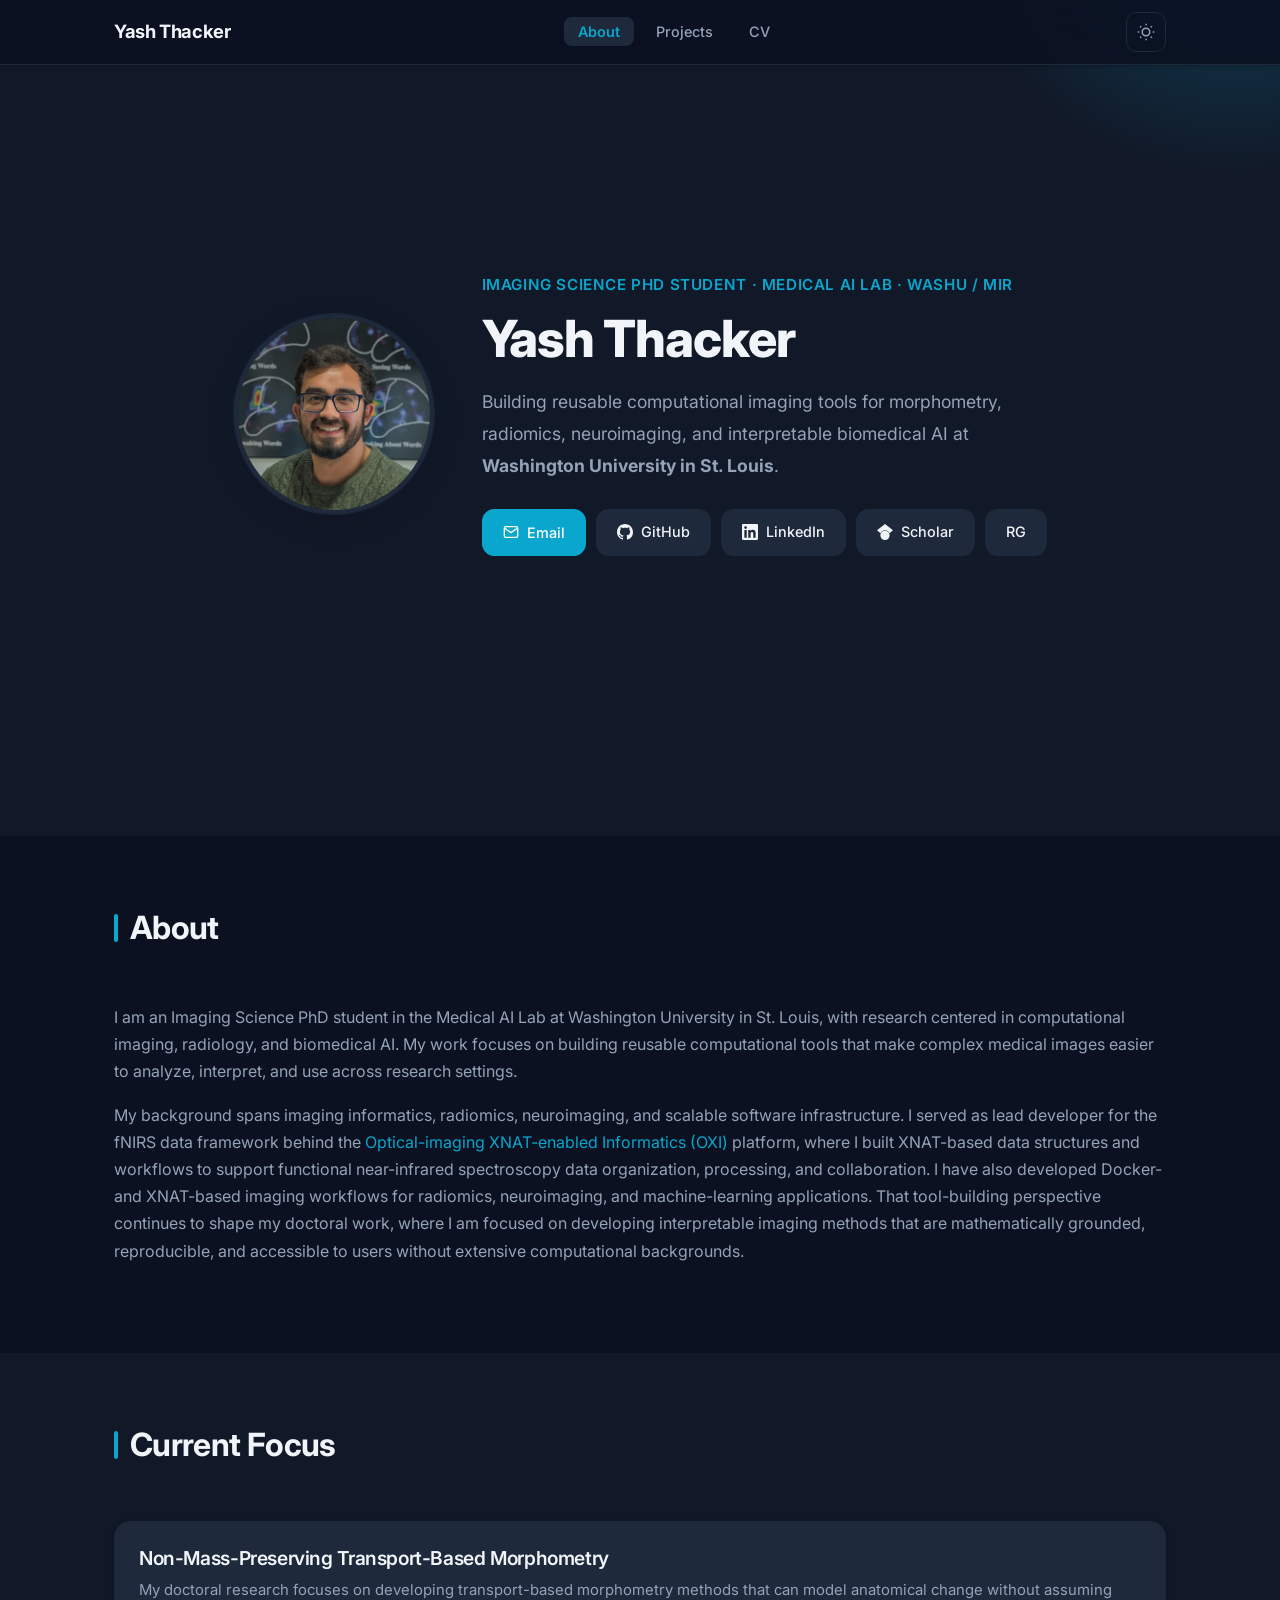
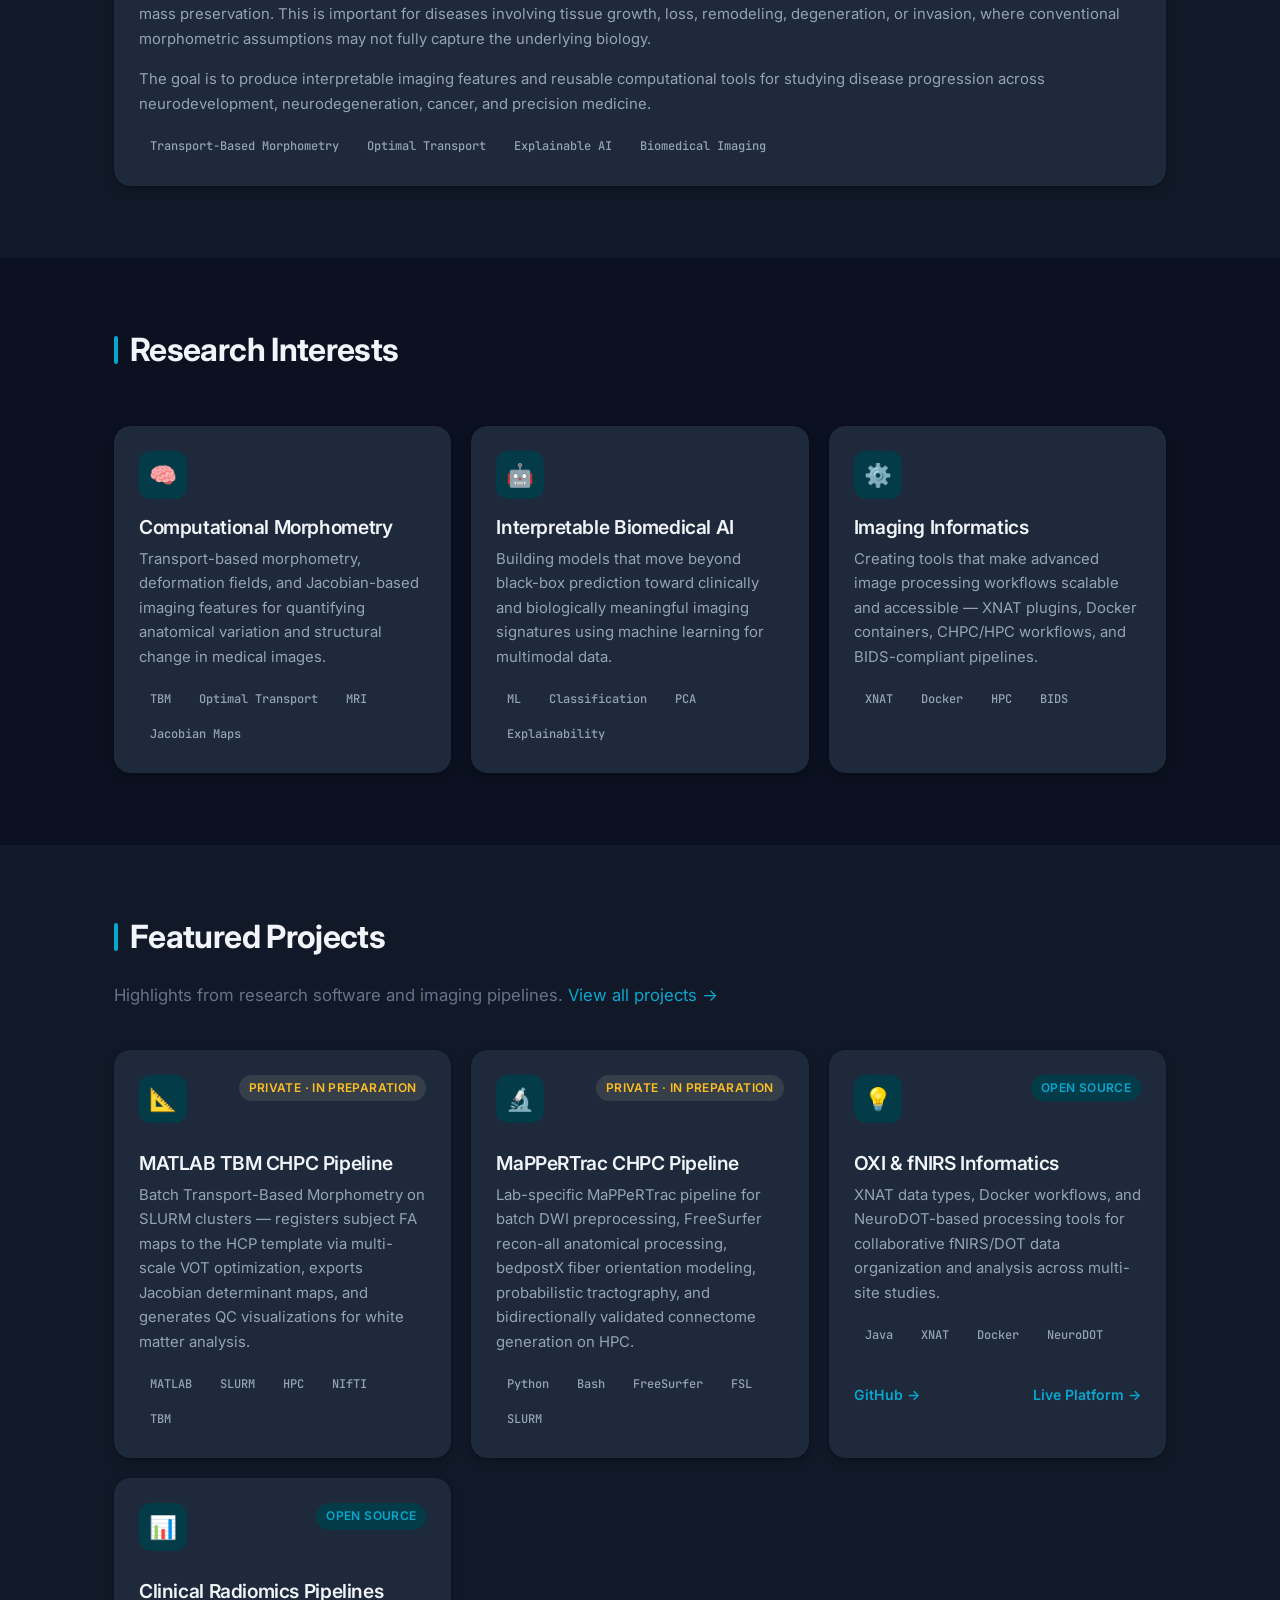
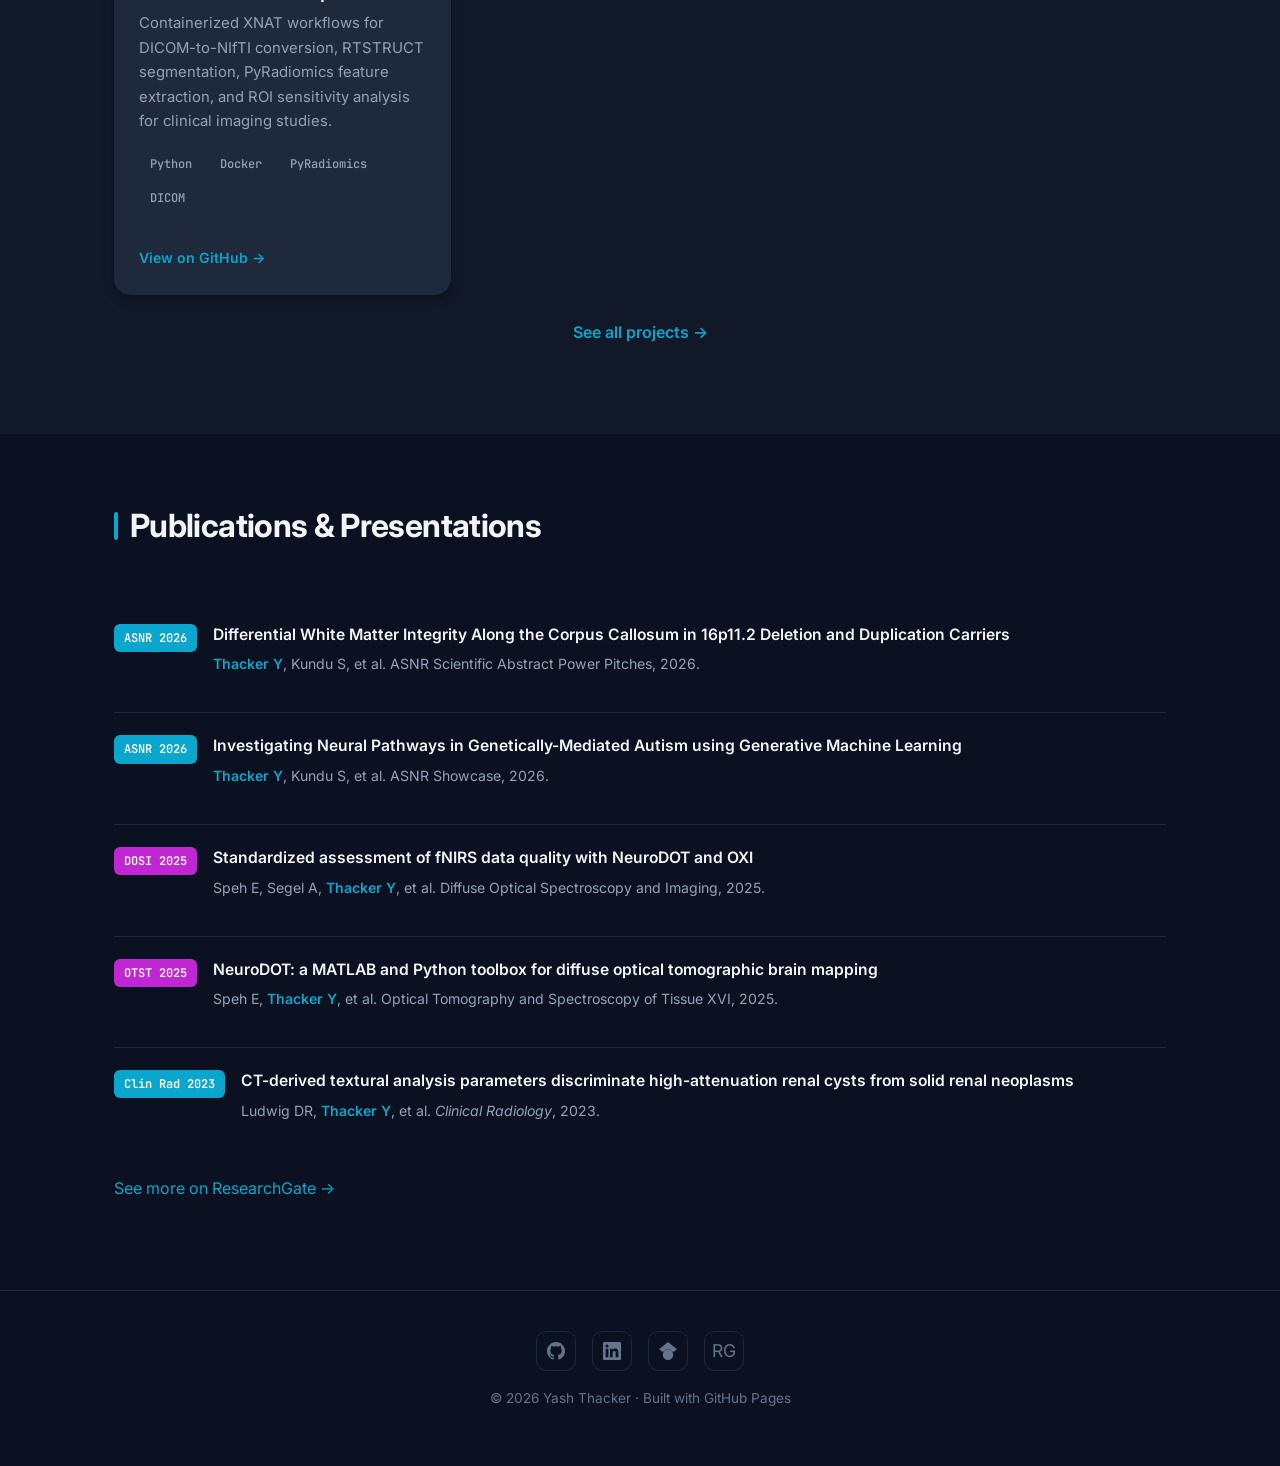
==== commit f354961b: "further refinement." ====
--- a/index.html
+++ b/index.html
@@ -88,15 +88,18 @@
             <div class="fade-in">
                 <p>I am an Imaging Science PhD student in the Medical AI Lab at Washington University in St. Louis, with
                     research centered in computational imaging, radiology, and biomedical AI. My work focuses on
-                    building reusable imaging tools that make complex biomedical data easier to analyze, interpret, and
-                    translate across research settings.</p>
-
-                <p>Before beginning my doctoral work, I helped develop imaging informatics infrastructure for optical
-                    neuroimaging, including the <a href="https://oxi.wustl.edu/" target="_blank"
-                        rel="noopener">Optical-imaging XNAT-enabled Informatics (OXI)</a> platform and related XNAT- and
-                    Docker-based workflows. That experience continues to shape my interest in methods that are not only
-                    mathematically rigorous, but also reproducible, scalable, and accessible to researchers without
-                    extensive computational backgrounds.</p>
+                    building reusable computational tools that make complex medical images easier to analyze, interpret,
+                    and use across research settings.</p>
+
+                <p>My background spans imaging informatics, radiomics, neuroimaging, and scalable software
+                    infrastructure. I served as lead developer for the fNIRS data framework behind the <a
+                        href="https://oxi.wustl.edu/" target="_blank" rel="noopener">Optical-imaging XNAT-enabled
+                        Informatics (OXI)</a> platform, where I built XNAT-based data structures and workflows to
+                    support functional near-infrared spectroscopy data organization, processing, and collaboration. I
+                    have also developed Docker- and XNAT-based imaging workflows for radiomics, neuroimaging, and
+                    machine-learning applications. That tool-building perspective continues to shape my doctoral work,
+                    where I am focused on developing interpretable imaging methods that are mathematically grounded,
+                    reproducible, and accessible to users without extensive computational backgrounds.</p>
             </div>
         </div>
     </section>
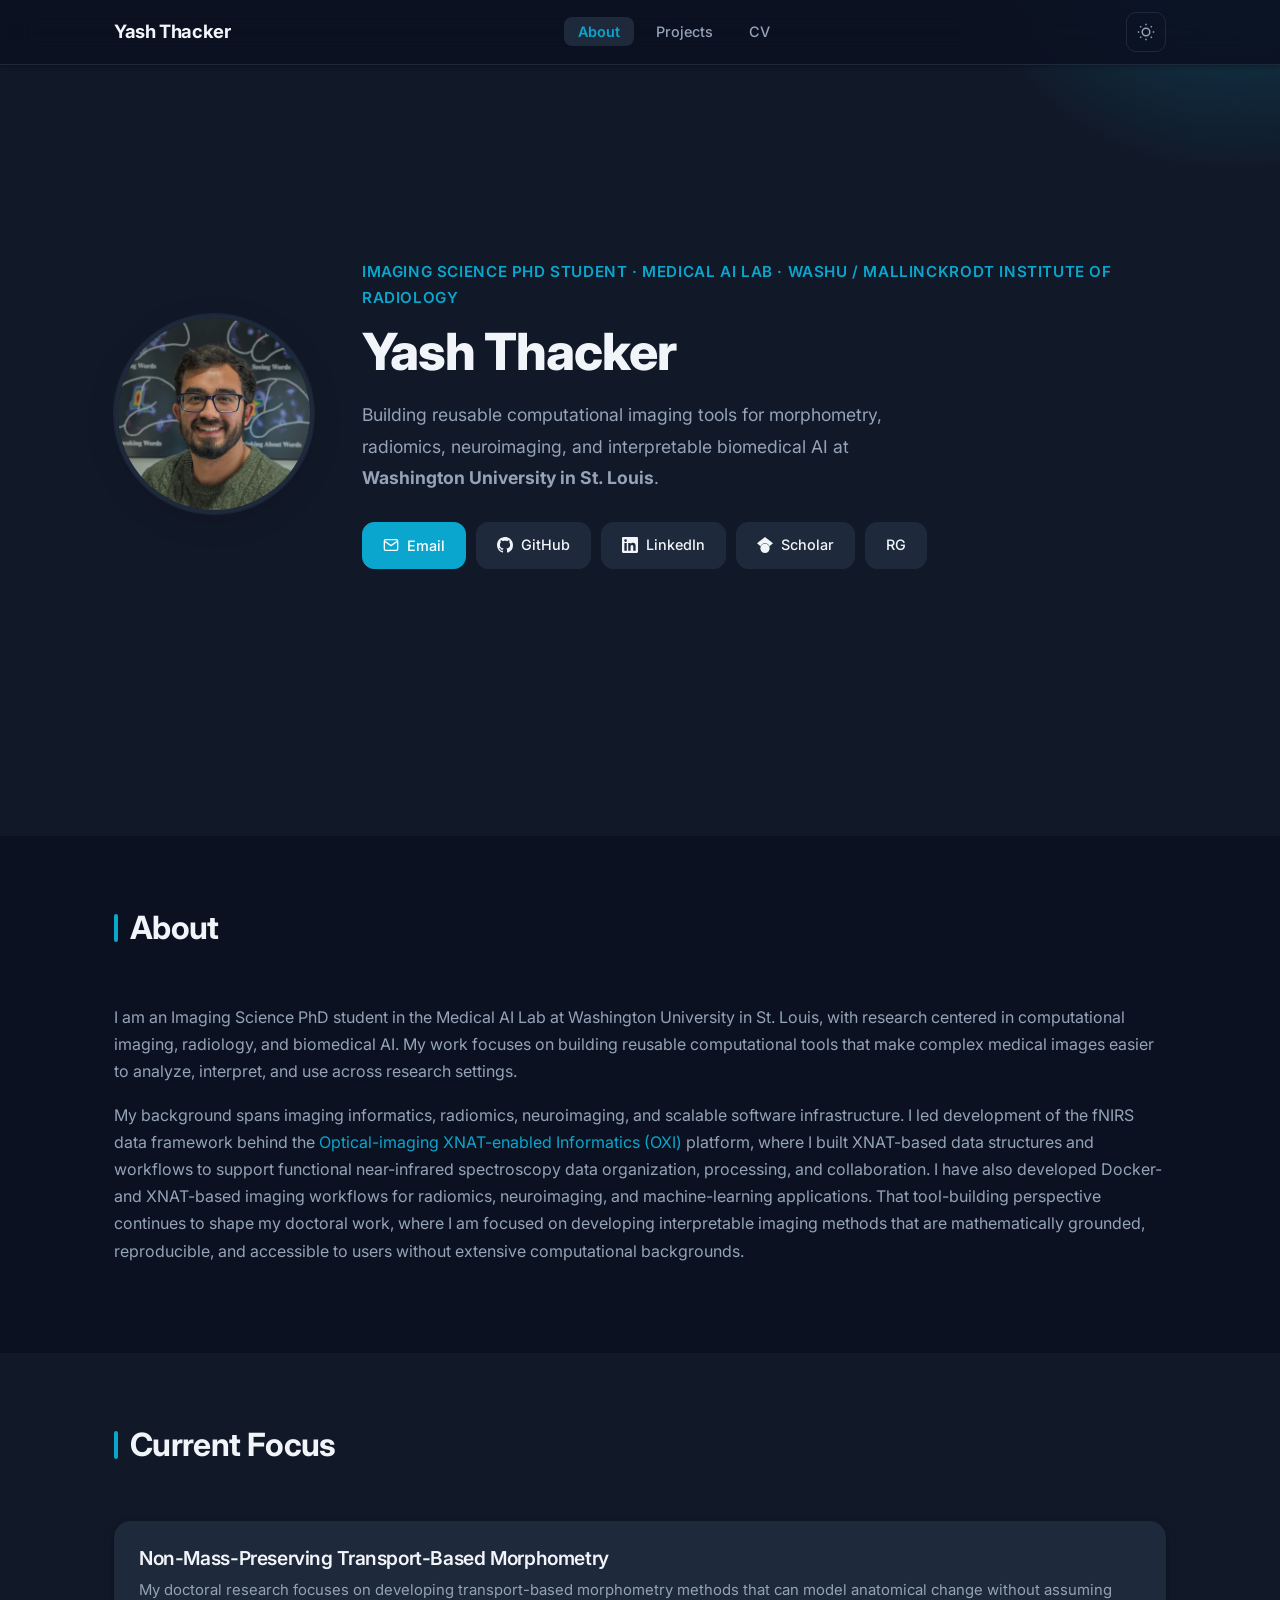
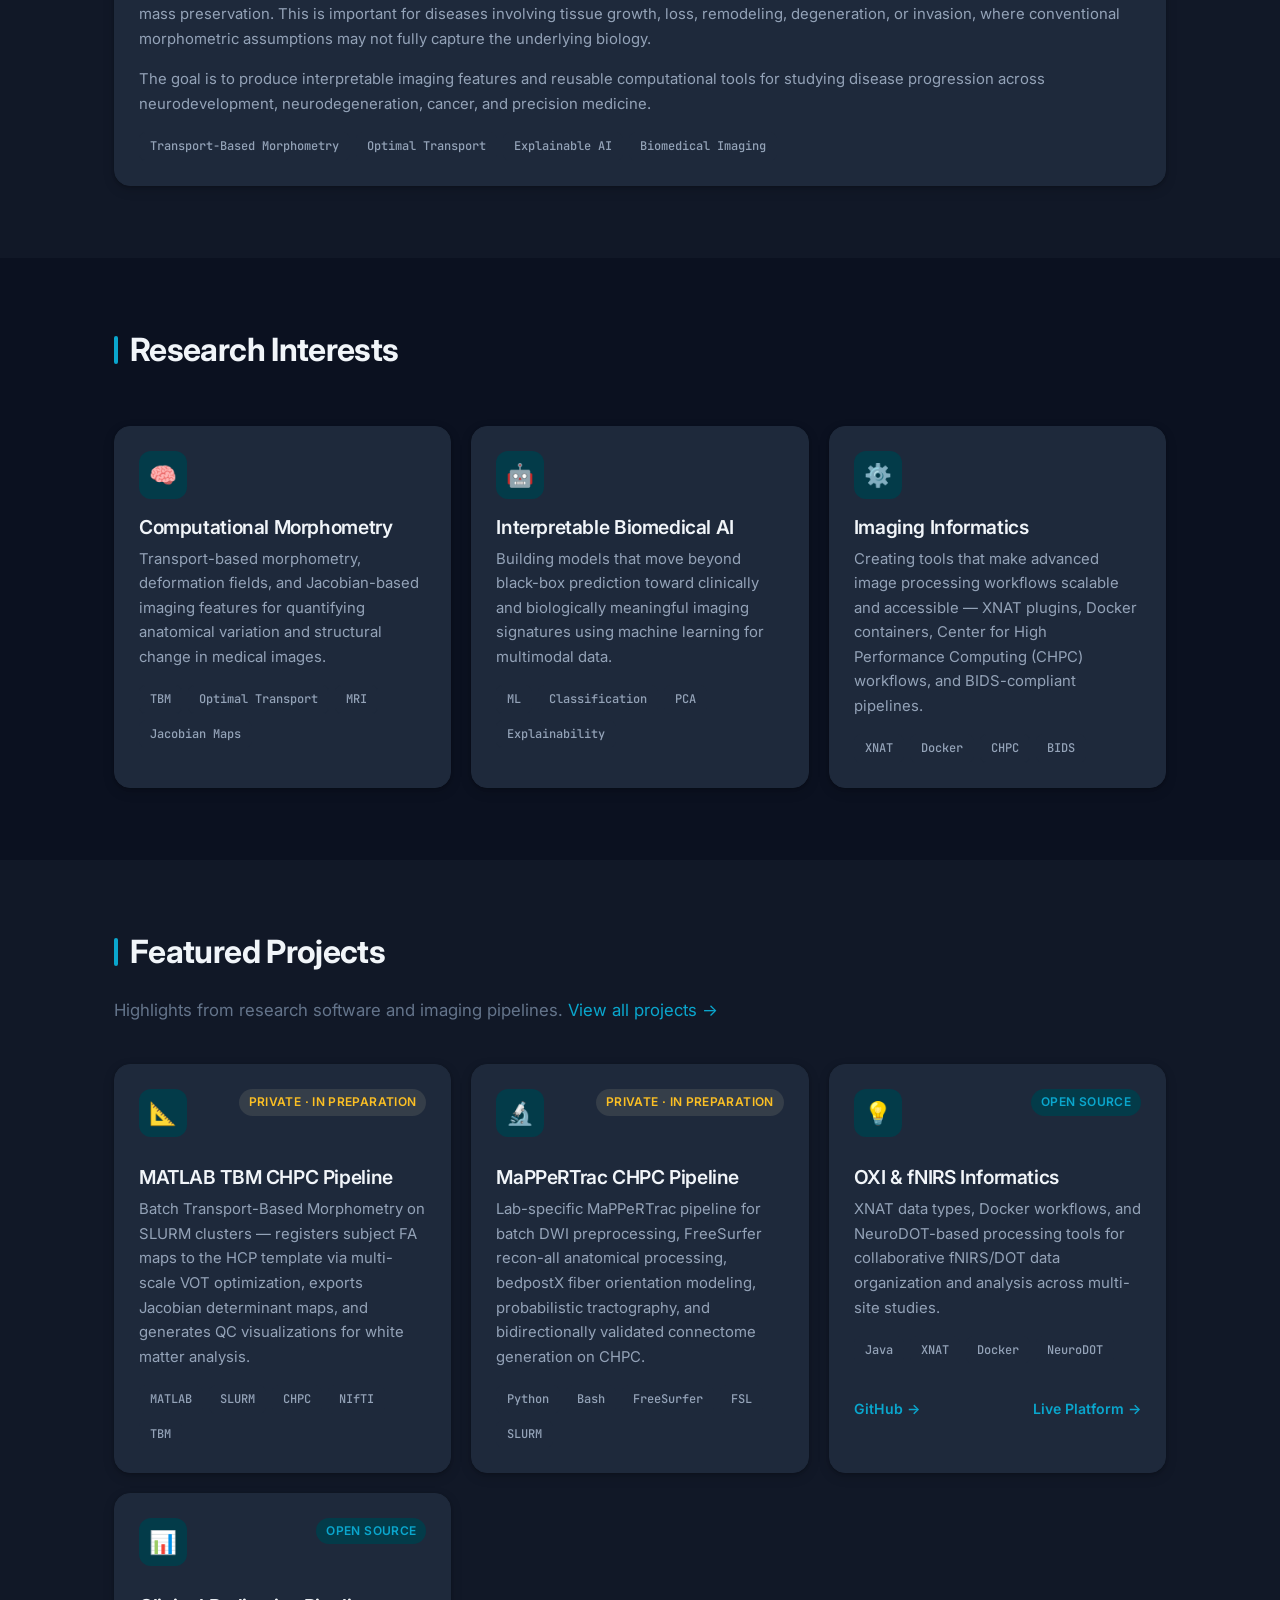
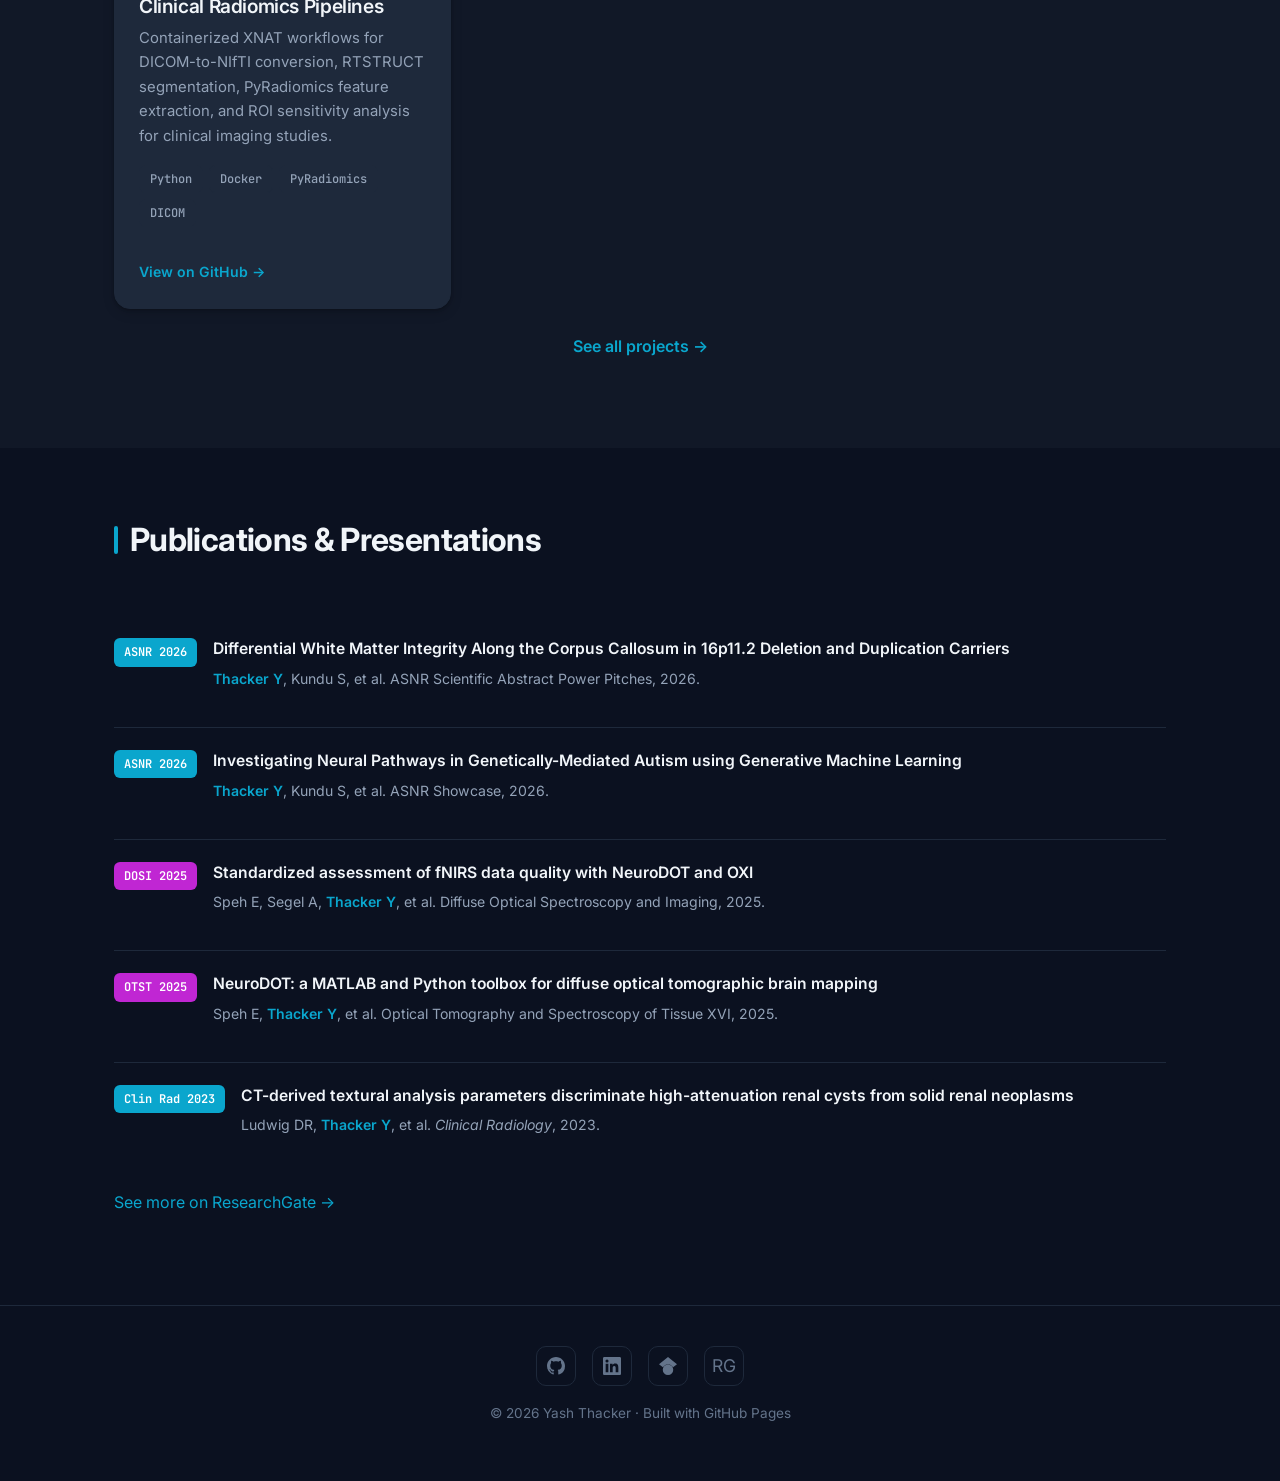
==== commit 6ef31e99: "more tweaks." ====
--- a/index.html
+++ b/index.html
@@ -33,7 +33,8 @@
             <div class="hero__grid">
                 <img src="Yash Picture 2.jpeg" alt="Photo of Yash Thacker" class="hero__photo" width="200" height="200">
                 <div>
-                    <p class="hero__subtitle">Imaging Science PhD Student · Medical AI Lab · WashU / MIR</p>
+                    <p class="hero__subtitle">Imaging Science PhD Student · Medical AI Lab · WashU /
+                        Mallinckrodt Institute of Radiology</p>
                     <h1 class="hero__title">Yash Thacker</h1>
                     <p class="hero__desc">
                         Building reusable computational imaging tools for morphometry, radiomics, neuroimaging, and
@@ -92,7 +93,7 @@
                     and use across research settings.</p>
 
                 <p>My background spans imaging informatics, radiomics, neuroimaging, and scalable software
-                    infrastructure. I served as lead developer for the fNIRS data framework behind the <a
+                    infrastructure. I led development of the fNIRS data framework behind the <a
                         href="https://oxi.wustl.edu/" target="_blank" rel="noopener">Optical-imaging XNAT-enabled
                         Informatics (OXI)</a> platform, where I built XNAT-based data structures and workflows to
                     support functional near-infrared spectroscopy data organization, processing, and collaboration. I
@@ -162,11 +163,12 @@
                     <div class="card__icon">⚙️</div>
                     <h3 class="card__title">Imaging Informatics</h3>
                     <p class="card__desc">Creating tools that make advanced image processing workflows scalable and
-                        accessible — XNAT plugins, Docker containers, CHPC/HPC workflows, and BIDS-compliant pipelines.
+                        accessible — XNAT plugins, Docker containers, Center for High Performance Computing (CHPC)
+                        workflows, and BIDS-compliant pipelines.
                     </p>
                     <div class="pill-row">
-                        <span class="pill">XNAT</span><span class="pill">Docker</span><span class="pill">HPC</span><span
-                            class="pill">BIDS</span>
+                        <span class="pill">XNAT</span><span class="pill">Docker</span><span
+                            class="pill">CHPC</span><span class="pill">BIDS</span>
                     </div>
                 </div>
             </div>
@@ -194,7 +196,7 @@
                         and generates QC visualizations for white matter analysis.</p>
                     <div class="pill-row">
                         <span class="pill">MATLAB</span><span class="pill">SLURM</span><span
-                            class="pill">HPC</span><span class="pill">NIfTI</span><span class="pill">TBM</span>
+                            class="pill">CHPC</span><span class="pill">NIfTI</span><span class="pill">TBM</span>
                     </div>
                 </div>
                 <!-- MapperTrac CHPC -->
@@ -207,7 +209,7 @@
                     <p class="card__desc">Lab-specific MaPPeRTrac pipeline for batch DWI preprocessing, FreeSurfer
                         recon-all anatomical processing, bedpostX fiber orientation modeling, probabilistic
                         tractography, and bidirectionally
-                        validated connectome generation on HPC.</p>
+                        validated connectome generation on CHPC.</p>
                     <div class="pill-row">
                         <span class="pill">Python</span><span class="pill">Bash</span><span
                             class="pill">FreeSurfer</span><span class="pill">FSL</span><span class="pill">SLURM</span>
--- a/style.css
+++ b/style.css
@@ -1027,4 +1027,17 @@
   overflow: hidden;
   clip: rect(0, 0, 0, 0);
   border: 0;
+}
+
+@media (prefers-reduced-motion: reduce) {
+  html {
+    scroll-behavior: auto;
+  }
+
+  *,
+  *::before,
+  *::after {
+    animation: none !important;
+    transition: none !important;
+  }
 }
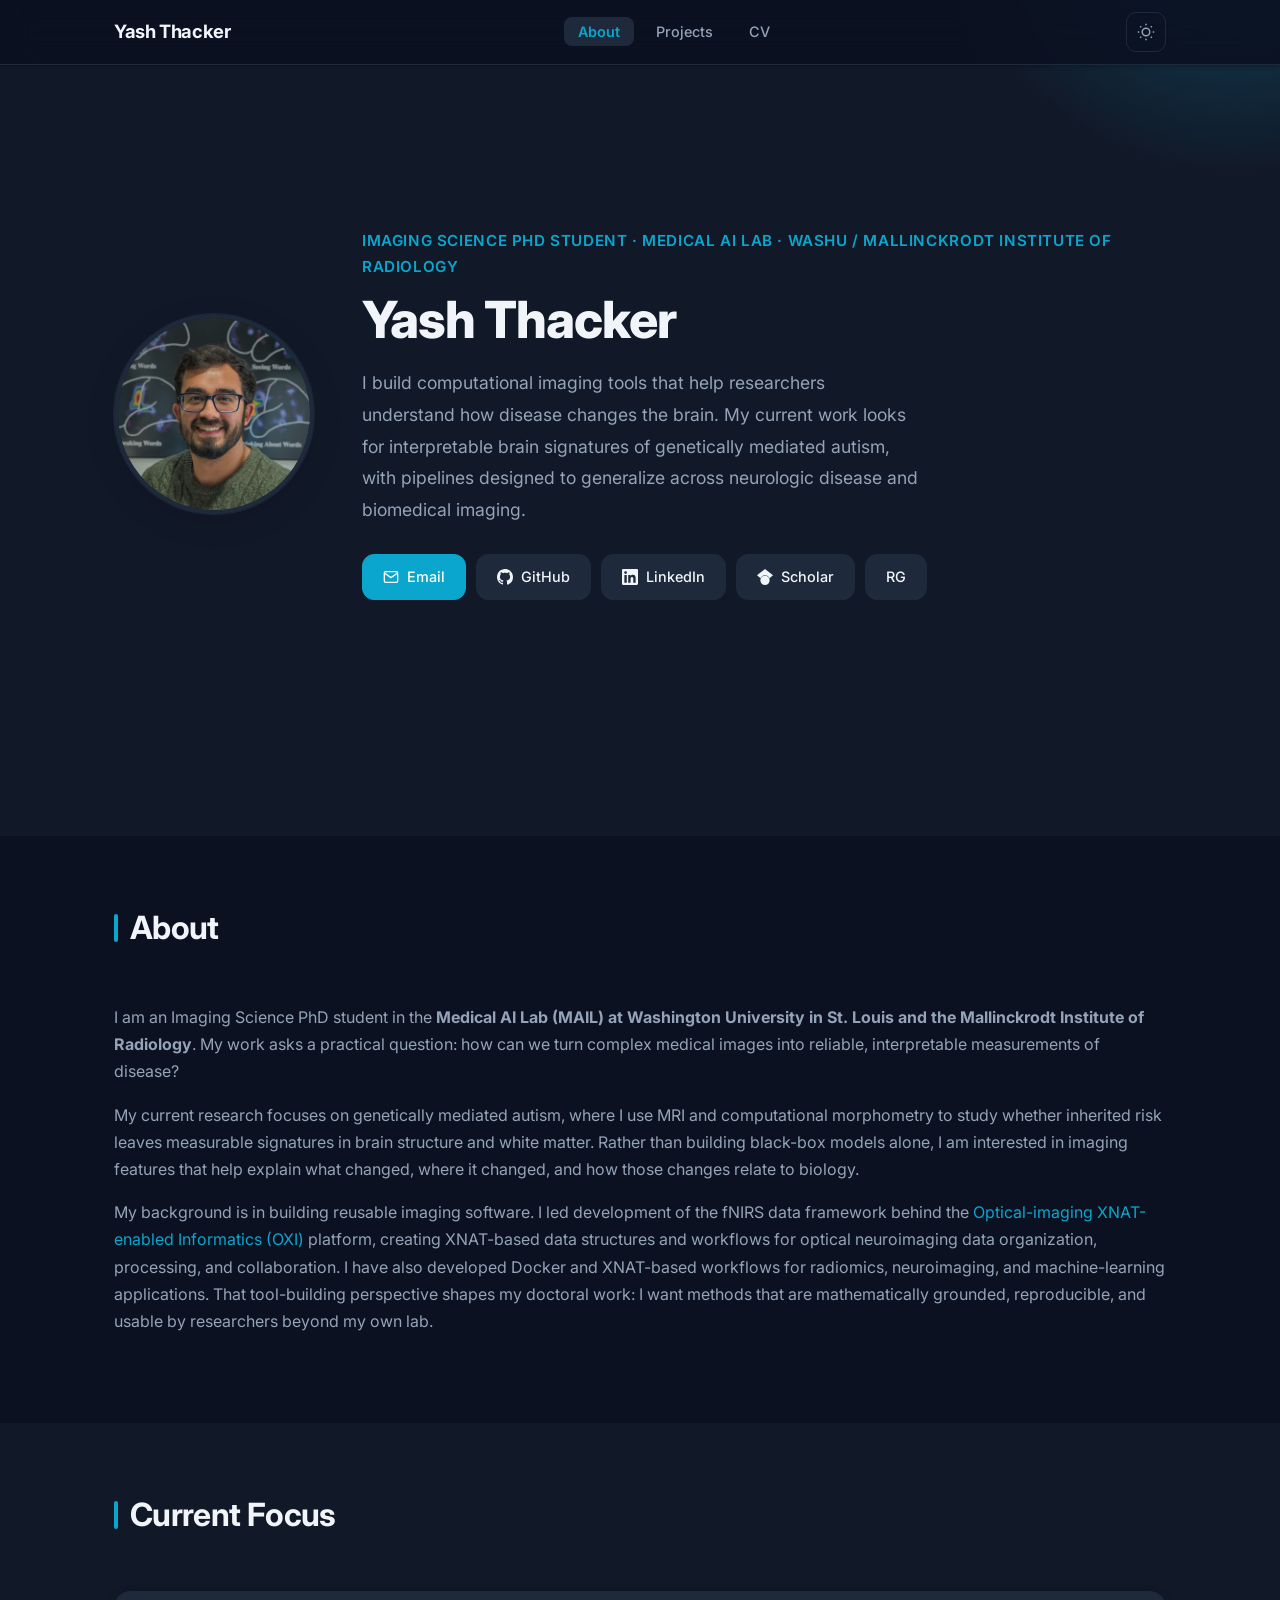
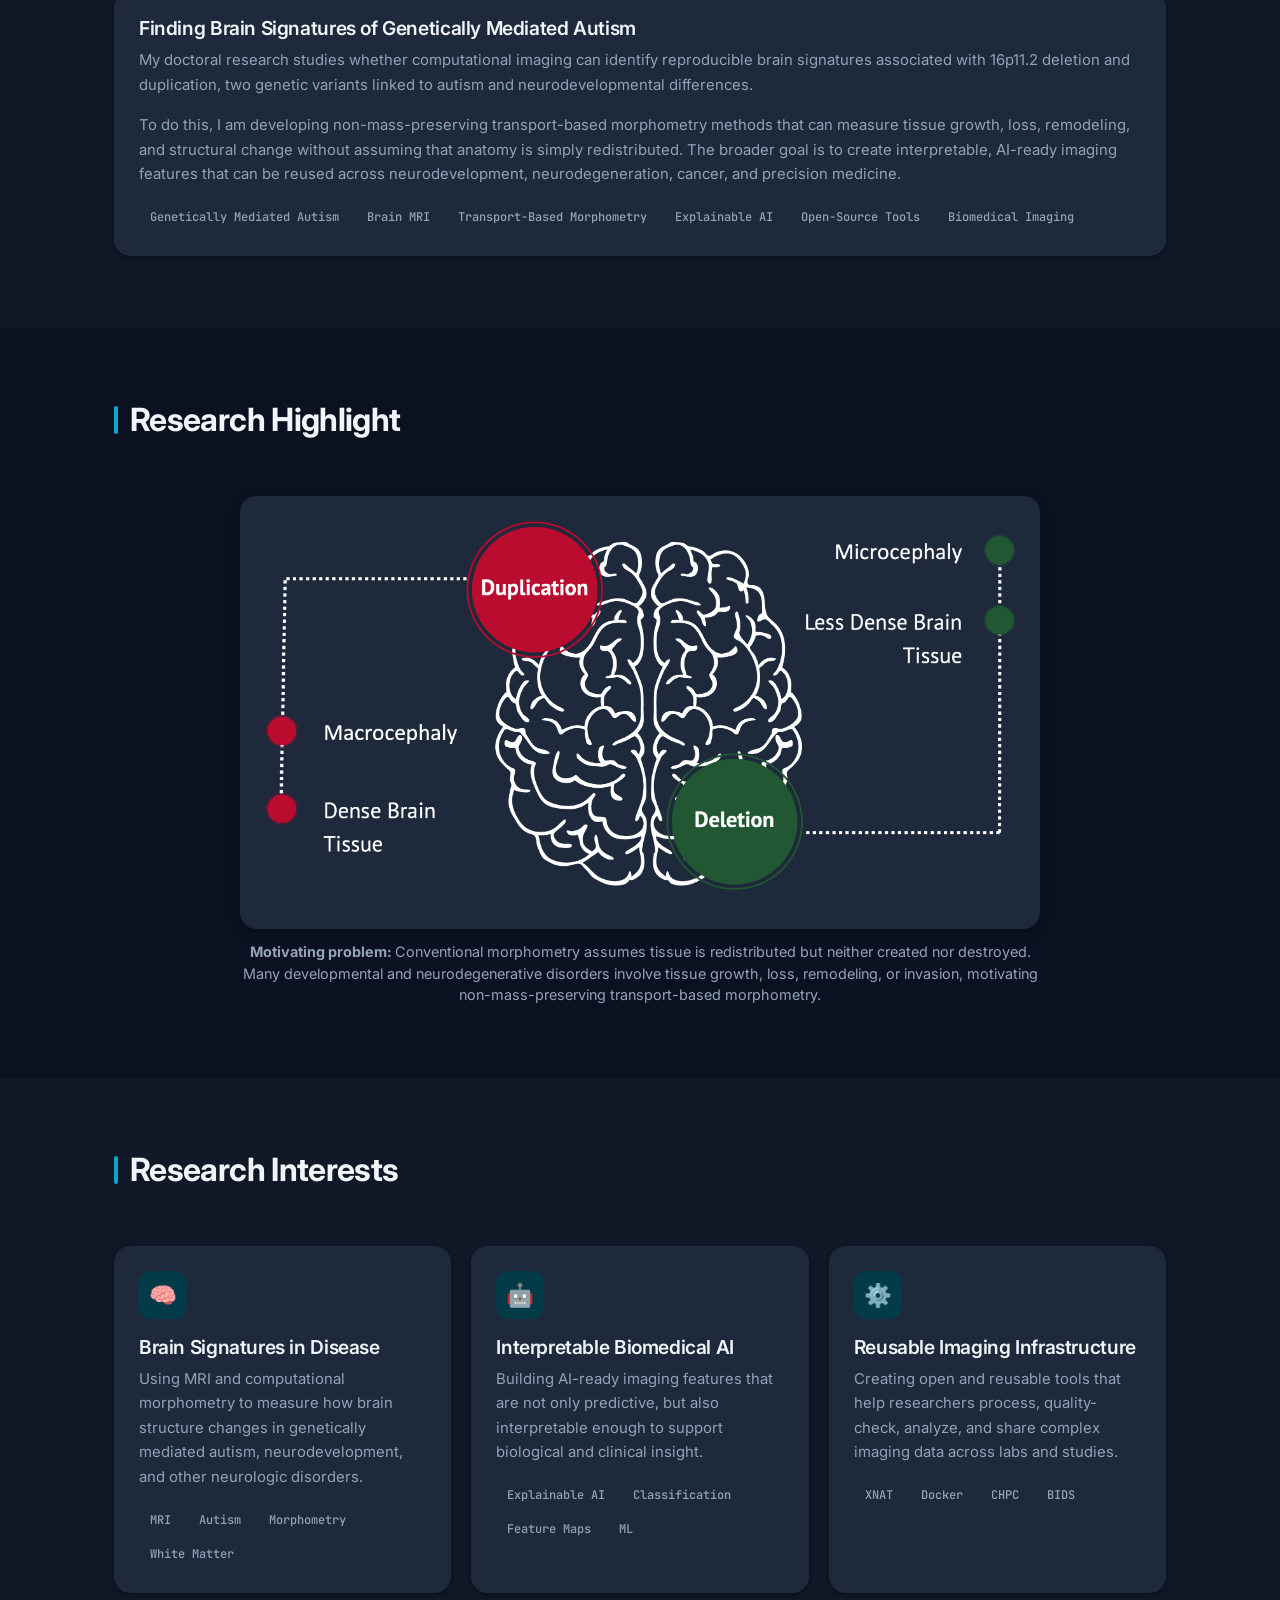
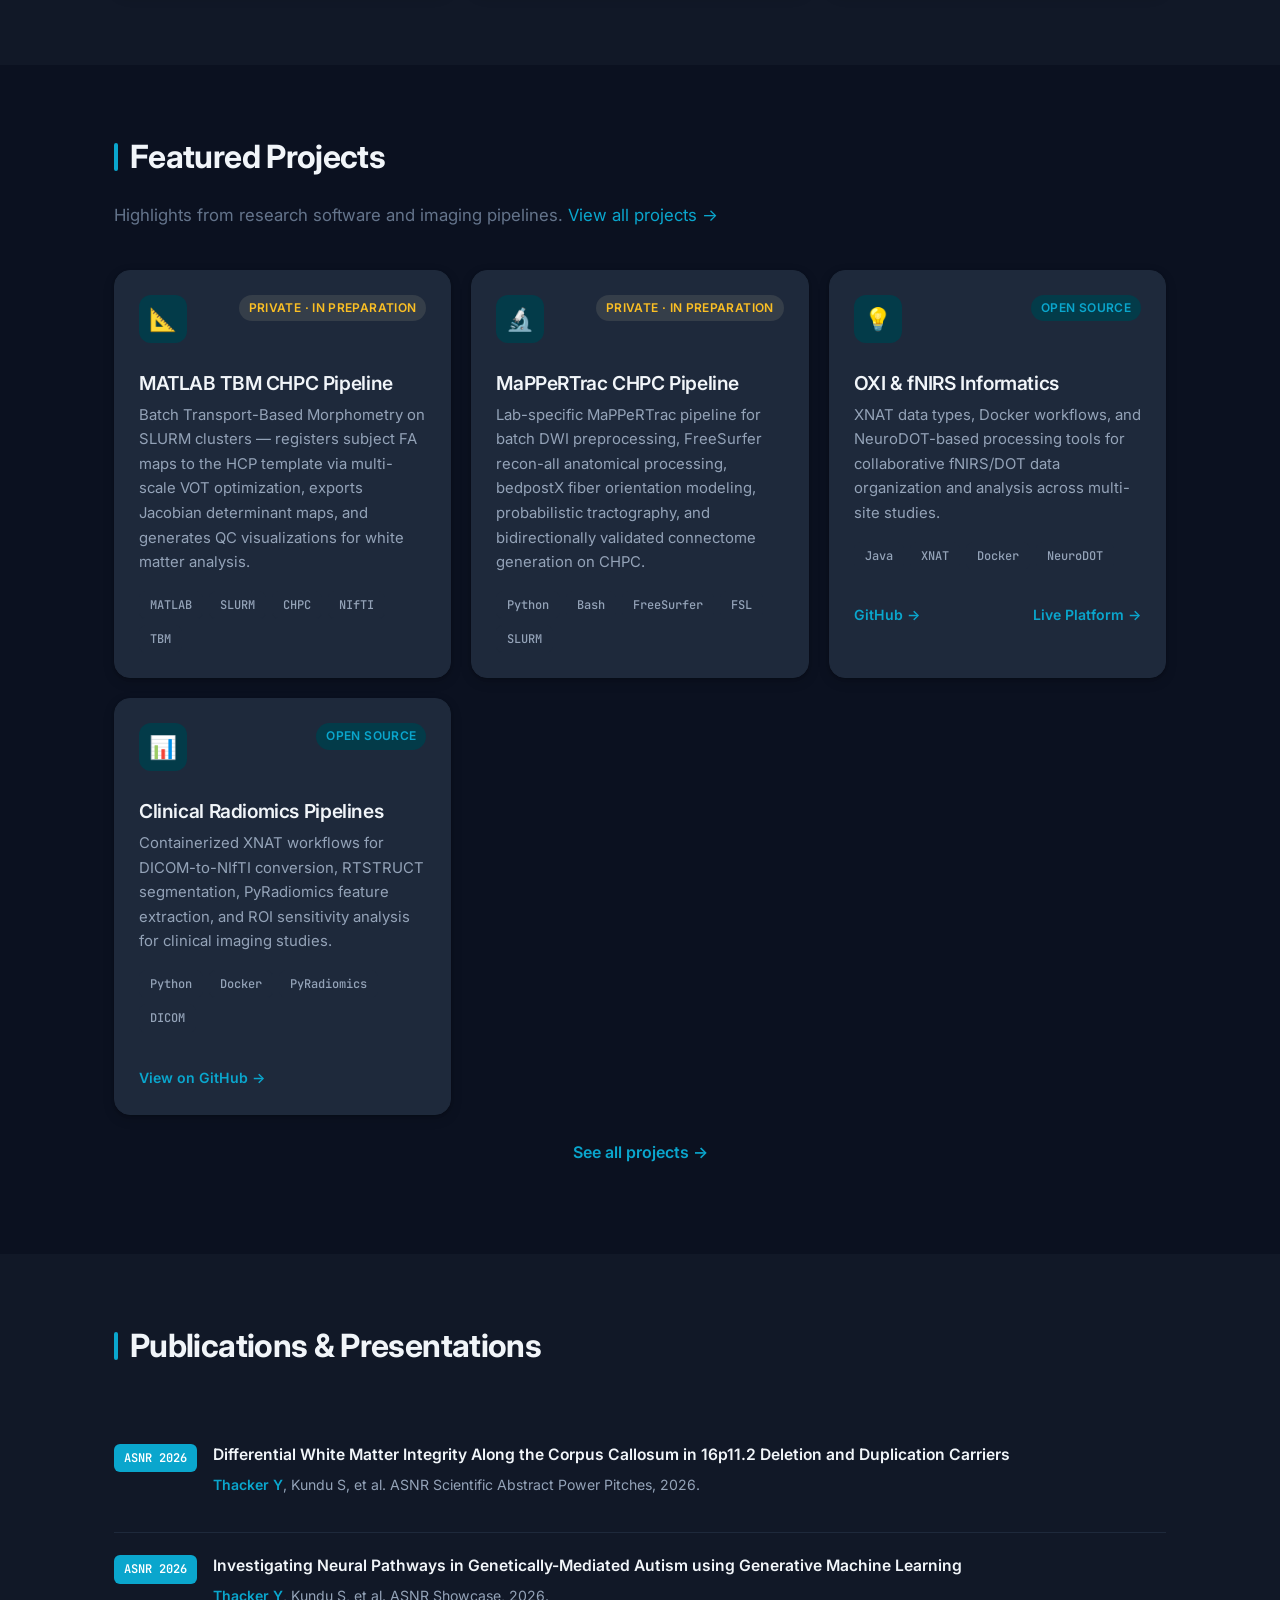
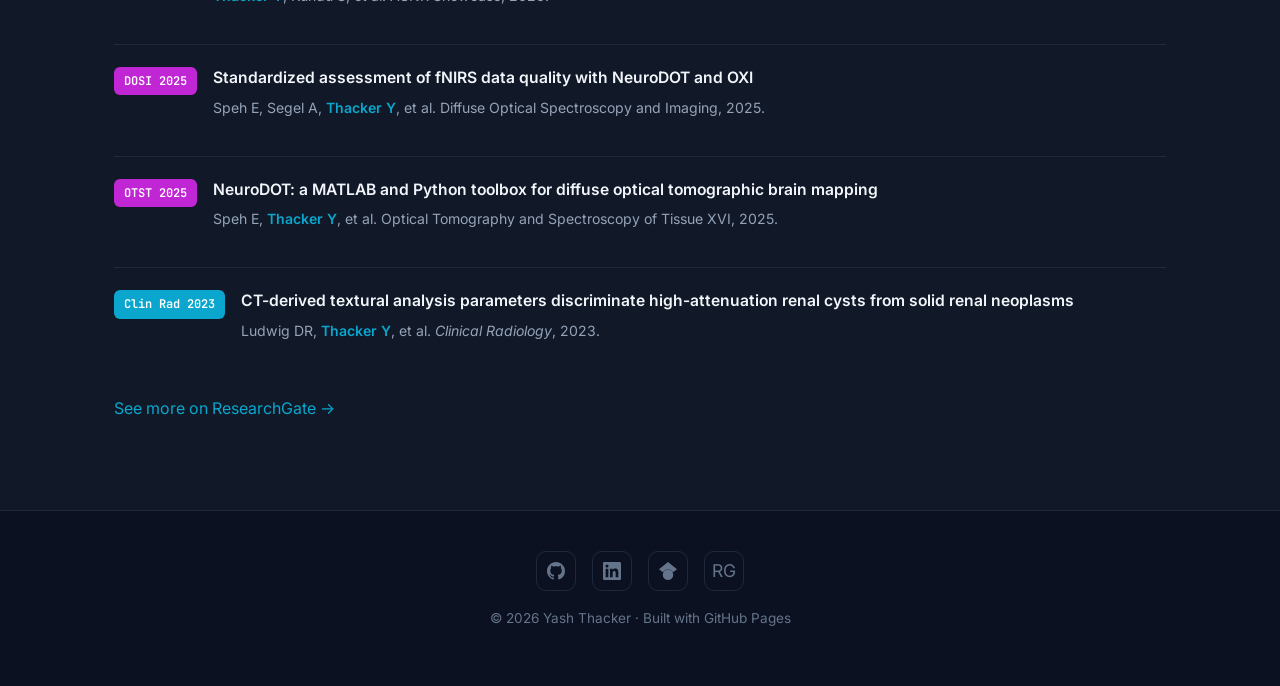
==== commit 40ce5e2b: "update index to make language simpler." ====
--- a/index.html
+++ b/index.html
@@ -4,9 +4,9 @@
 <head>
     <meta charset="UTF-8">
     <meta name="viewport" content="width=device-width, initial-scale=1.0">
-    <title>Yash Thacker — Imaging Science PhD</title>
+    <title>Yash Thacker </title>
     <meta name="description"
-        content="Yash Thacker is an Imaging Science PhD student at Washington University in St. Louis building reusable computational imaging tools for morphometry, radiomics, neuroimaging, and interpretable biomedical AI.">
+    content="Yash Thacker is an Imaging Science PhD student at Washington University in St. Louis developing interpretable imaging tools to study brain signatures of genetically mediated autism and other neurologic diseases.">
     <link rel="stylesheet" href="style.css">
 </head>
 
@@ -37,9 +37,7 @@
                         Mallinckrodt Institute of Radiology</p>
                     <h1 class="hero__title">Yash Thacker</h1>
                     <p class="hero__desc">
-                        Building reusable computational imaging tools for morphometry, radiomics, neuroimaging, and
-                        interpretable biomedical AI at
-                        <strong>Washington University in St. Louis</strong>.
+                        I build computational imaging tools that help researchers understand how disease changes the brain. My current work looks for interpretable brain signatures of genetically mediated autism, with pipelines designed to generalize across neurologic disease and biomedical imaging.
                     </p>
                     <div class="hero__links">
                         <button class="btn--accent" id="emailBtn" aria-label="Contact via email">
@@ -87,20 +85,15 @@
                 <h2>About</h2>
             </div>
             <div class="fade-in">
-                <p>I am an Imaging Science PhD student in the Medical AI Lab at Washington University in St. Louis, with
-                    research centered in computational imaging, radiology, and biomedical AI. My work focuses on
-                    building reusable computational tools that make complex medical images easier to analyze, interpret,
-                    and use across research settings.</p>
-
-                <p>My background spans imaging informatics, radiomics, neuroimaging, and scalable software
-                    infrastructure. I led development of the fNIRS data framework behind the <a
-                        href="https://oxi.wustl.edu/" target="_blank" rel="noopener">Optical-imaging XNAT-enabled
-                        Informatics (OXI)</a> platform, where I built XNAT-based data structures and workflows to
-                    support functional near-infrared spectroscopy data organization, processing, and collaboration. I
-                    have also developed Docker- and XNAT-based imaging workflows for radiomics, neuroimaging, and
-                    machine-learning applications. That tool-building perspective continues to shape my doctoral work,
-                    where I am focused on developing interpretable imaging methods that are mathematically grounded,
-                    reproducible, and accessible to users without extensive computational backgrounds.</p>
+                <p>I am an Imaging Science PhD student in the <strong>Medical AI Lab (MAIL) at Washington University in St. Louis and the Mallinckrodt Institute of Radiology</strong>. My work asks a practical question: how can we turn complex medical images into reliable, interpretable measurements of disease?</p>
+
+                <p>My current research focuses on genetically mediated autism, where I use MRI and computational morphometry to study whether inherited risk leaves measurable signatures in brain structure and white matter. Rather than building black-box models alone, I am interested in imaging features that help explain what changed, where it changed, and how those changes relate to biology.</p>
+
+                <p>My background is in building reusable imaging software. I led development of the fNIRS data framework behind the <a href="https://oxi.wustl.edu/" target="_blank" rel="noopener">Optical-imaging XNAT-enabled Informatics (OXI)</a> platform, creating XNAT-based data structures and workflows for optical neuroimaging data organization, processing, and collaboration. I have also developed Docker and XNAT-based workflows for radiomics, neuroimaging, and machine-learning applications. That tool-building perspective shapes my doctoral work: I want methods that are mathematically grounded, reproducible, and usable by researchers beyond my own lab.</p>
+                
+                <!-- <p>I am an Imaging Science PhD student in the Medical AI Lab at Washington University in St. Louis, with research centered in computational imaging, radiology, and biomedical AI. My work focuses on building reusable computational tools that make complex medical images easier to analyze, interpret, and use across research settings.</p> -->
+
+                <!-- <p>My background spans imaging informatics, radiomics, neuroimaging, and scalable software infrastructure. I led development of the fNIRS data framework behind the <a href="https://oxi.wustl.edu/" target="_blank" rel="noopener">Optical-imaging XNAT-enabled Informatics (OXI)</a> platform, where I built XNAT-based data structures and workflows to support functional near-infrared spectroscopy data organization, processing, and collaboration. I have also developed Docker- and XNAT-based imaging workflows for radiomics, neuroimaging, and machine-learning applications. That tool-building perspective continues to shape my doctoral work, where I am focused on developing interpretable imaging methods that are mathematically grounded, reproducible, and accessible to users without extensive computational backgrounds.</p> -->
             </div>
         </div>
     </section>
@@ -112,23 +105,54 @@
                 <h2>Current Focus</h2>
             </div>
             <div class="card fade-in">
-                <h3 class="card__title">Non-Mass-Preserving Transport-Based Morphometry</h3>
-                <p class="card__desc">My doctoral research focuses on developing transport-based morphometry methods
-                    that can model anatomical change without assuming mass preservation. This is important for diseases
-                    involving tissue growth, loss, remodeling, degeneration, or invasion, where conventional
-                    morphometric assumptions may not fully capture the underlying biology.</p>
-
-                <p class="card__desc">The goal is to produce interpretable imaging features and reusable computational
-                    tools for studying disease progression across neurodevelopment, neurodegeneration, cancer, and
-                    precision medicine.</p>
+                <h3 class="card__title">Finding Brain Signatures of Genetically Mediated Autism</h3>
+                
+                <p class="card__desc">My doctoral research studies whether computational imaging can identify reproducible brain signatures associated with 16p11.2 deletion and duplication, two genetic variants linked to autism and neurodevelopmental differences.</p>
+
+                <p class="card__desc">To do this, I am developing non-mass-preserving transport-based morphometry methods that can measure tissue growth, loss, remodeling, and structural change without assuming that anatomy is simply redistributed. The broader goal is to create interpretable, AI-ready imaging features that can be reused across neurodevelopment, neurodegeneration, cancer, and precision medicine.</p>
+
+                <!-- <p class="card__desc">My doctoral research focuses on developing transport-based morphometry methods that can model anatomical change without assuming mass preservation. This is important for diseases involving tissue growth, loss, remodeling, degeneration, or invasion, where conventional morphometric assumptions may not fully capture the underlying biology.</p> -->
+
+                <!-- <p class="card__desc">The goal is to produce interpretable imaging features and reusable computational tools for studying disease progression across neurodevelopment, neurodegeneration, cancer, and precision medicine.</p> -->
 
                 <div class="pill-row">
+                    <span class="pill">Genetically Mediated Autism</span>
+                    <span class="pill">Brain MRI</span>
                     <span class="pill">Transport-Based Morphometry</span>
-                    <span class="pill">Optimal Transport</span>
                     <span class="pill">Explainable AI</span>
+                    <span class="pill">Open-Source Tools</span>
+                    <!-- <span class="pill">Transport-Based Morphometry</span> -->
+                    <!-- <span class="pill">Optimal Transport</span> -->
+                    <!-- <span class="pill">Explainable AI</span> -->
                     <span class="pill">Biomedical Imaging</span>
                 </div>
             </div>
+        </div>
+    </section>
+
+    <!-- Research Highlight -->
+    <section id="research-highlight">
+        <div class="container">
+            <div class="section-header fade-in">
+                <h2>Research Highlight</h2>
+            </div>
+
+            <figure class="research-figure fade-in">
+                <div id="current-focus-figure">
+                    <img
+                        src="figures/16p11.2_traits_lightmode.png"
+                        alt="Conceptual illustration of tissue growth and loss"
+                        class="theme-image theme-image-light">
+
+                    <img
+                        src="figures/16p11.2_traits_darkmode.png"
+                        alt="Conceptual illustration of tissue growth and loss"
+                        class="theme-image theme-image-dark">
+                </div>
+                <figcaption>
+                    <strong> Motivating problem: </strong> Conventional morphometry assumes tissue is redistributed but neither created nor destroyed. Many developmental and neurodegenerative disorders involve tissue growth, loss, remodeling, or invasion, motivating non-mass-preserving transport-based morphometry.
+                </figcaption>
+            </figure>
         </div>
     </section>
 
@@ -141,31 +165,28 @@
             <div class="grid-3">
                 <div class="card fade-in fade-in-delay-1">
                     <div class="card__icon">🧠</div>
-                    <h3 class="card__title">Computational Morphometry</h3>
-                    <p class="card__desc">Transport-based morphometry, deformation fields, and Jacobian-based imaging
-                        features for quantifying anatomical variation and structural change in medical images.</p>
-                    <div class="pill-row">
-                        <span class="pill">TBM</span><span class="pill">Optimal Transport</span><span
-                            class="pill">MRI</span><span class="pill">Jacobian Maps</span>
-                    </div>
-                </div>
+                    <h3 class="card__title">Brain Signatures in Disease</h3>
+                    <p class="card__desc">Using MRI and computational morphometry to measure how brain structure changes in genetically mediated autism, neurodevelopment, and other neurologic disorders.</p>
+                    <div class="pill-row">
+                        <span class="pill">MRI</span><span class="pill">Autism</span><span
+                            class="pill">Morphometry</span><span class="pill">White Matter</span>
+                    </div>
+                </div>
+
                 <div class="card fade-in fade-in-delay-2">
                     <div class="card__icon">🤖</div>
                     <h3 class="card__title">Interpretable Biomedical AI</h3>
-                    <p class="card__desc">Building models that move beyond black-box prediction toward clinically and
-                        biologically meaningful imaging signatures using machine learning for multimodal data.</p>
-                    <div class="pill-row">
-                        <span class="pill">ML</span><span class="pill">Classification</span><span
-                            class="pill">PCA</span><span class="pill">Explainability</span>
-                    </div>
-                </div>
+                    <p class="card__desc">Building AI-ready imaging features that are not only predictive, but also interpretable enough to support biological and clinical insight.</p>
+                    <div class="pill-row">
+                        <span class="pill">Explainable AI</span><span class="pill">Classification</span><span
+                            class="pill">Feature Maps</span><span class="pill">ML</span>
+                    </div>
+                </div>
+
                 <div class="card fade-in fade-in-delay-3">
                     <div class="card__icon">⚙️</div>
-                    <h3 class="card__title">Imaging Informatics</h3>
-                    <p class="card__desc">Creating tools that make advanced image processing workflows scalable and
-                        accessible — XNAT plugins, Docker containers, Center for High Performance Computing (CHPC)
-                        workflows, and BIDS-compliant pipelines.
-                    </p>
+                    <h3 class="card__title">Reusable Imaging Infrastructure</h3>
+                    <p class="card__desc">Creating open and reusable tools that help researchers process, quality-check, analyze, and share complex imaging data across labs and studies.</p>
                     <div class="pill-row">
                         <span class="pill">XNAT</span><span class="pill">Docker</span><span
                             class="pill">CHPC</span><span class="pill">BIDS</span>
--- a/style.css
+++ b/style.css
@@ -14,7 +14,6 @@
   --accent: hsl(var(--accent-h), var(--accent-s), var(--accent-l));
   --accent-soft: hsl(var(--accent-h), var(--accent-s), 92%);
   --accent-glow: hsla(var(--accent-h), var(--accent-s), var(--accent-l), 0.35);
-
   /* Magenta secondary accent */
   --magenta: #c026d3;
   --magenta-soft: #fae8ff;
@@ -46,6 +45,9 @@
   --badge-research-text: #5b21b6;
   --hero-gradient: linear-gradient(135deg, #f0f9ff 0%, #faf5ff 50%, #fff1f2 100%);
   --section-alt-bg: #f8fafc;
+
+  /* Front page figure background */
+  --figure-bg: #ffffff;
 }
 
 [data-theme="dark"] {
@@ -77,6 +79,9 @@
   --section-alt-bg: #111827;
   --accent-soft: hsl(var(--accent-h), var(--accent-s), 15%);
   --magenta-soft: rgba(192, 38, 211, 0.1);
+
+  /* Front page figure background */
+  --figure-bg: #1e293b;
 }
 
 /* ---------- Reset & Base ---------- */
@@ -900,6 +905,50 @@
   background: var(--border);
 }
 
+/* ---------- Research Figures ---------- */
+
+.research-figure {
+  max-width: 800px;
+  margin: 0 auto;
+}
+
+#current-focus-figure {
+  display: block;
+  width: 100%;
+  padding: 24px;
+
+  background: var(--figure-bg);
+
+  border: 1px solid var(--border);
+  border-radius: 16px;
+  box-shadow: var(--shadow-card);
+}
+.theme-image {
+  display: block;
+  width: 100%;
+  height: auto;
+}
+
+.theme-image-dark {
+  display: none;
+}
+
+[data-theme="dark"] .theme-image-light {
+  display: none;
+}
+
+[data-theme="dark"] .theme-image-dark {
+  display: block;
+}
+
+.research-figure figcaption {
+  margin-top: 12px;
+  text-align: center;
+  color: var(--text-secondary);
+  font-size: 0.9rem;
+  line-height: 1.5;
+}
+
 /* ---------- Footer ---------- */
 .footer {
   padding: 40px 0;
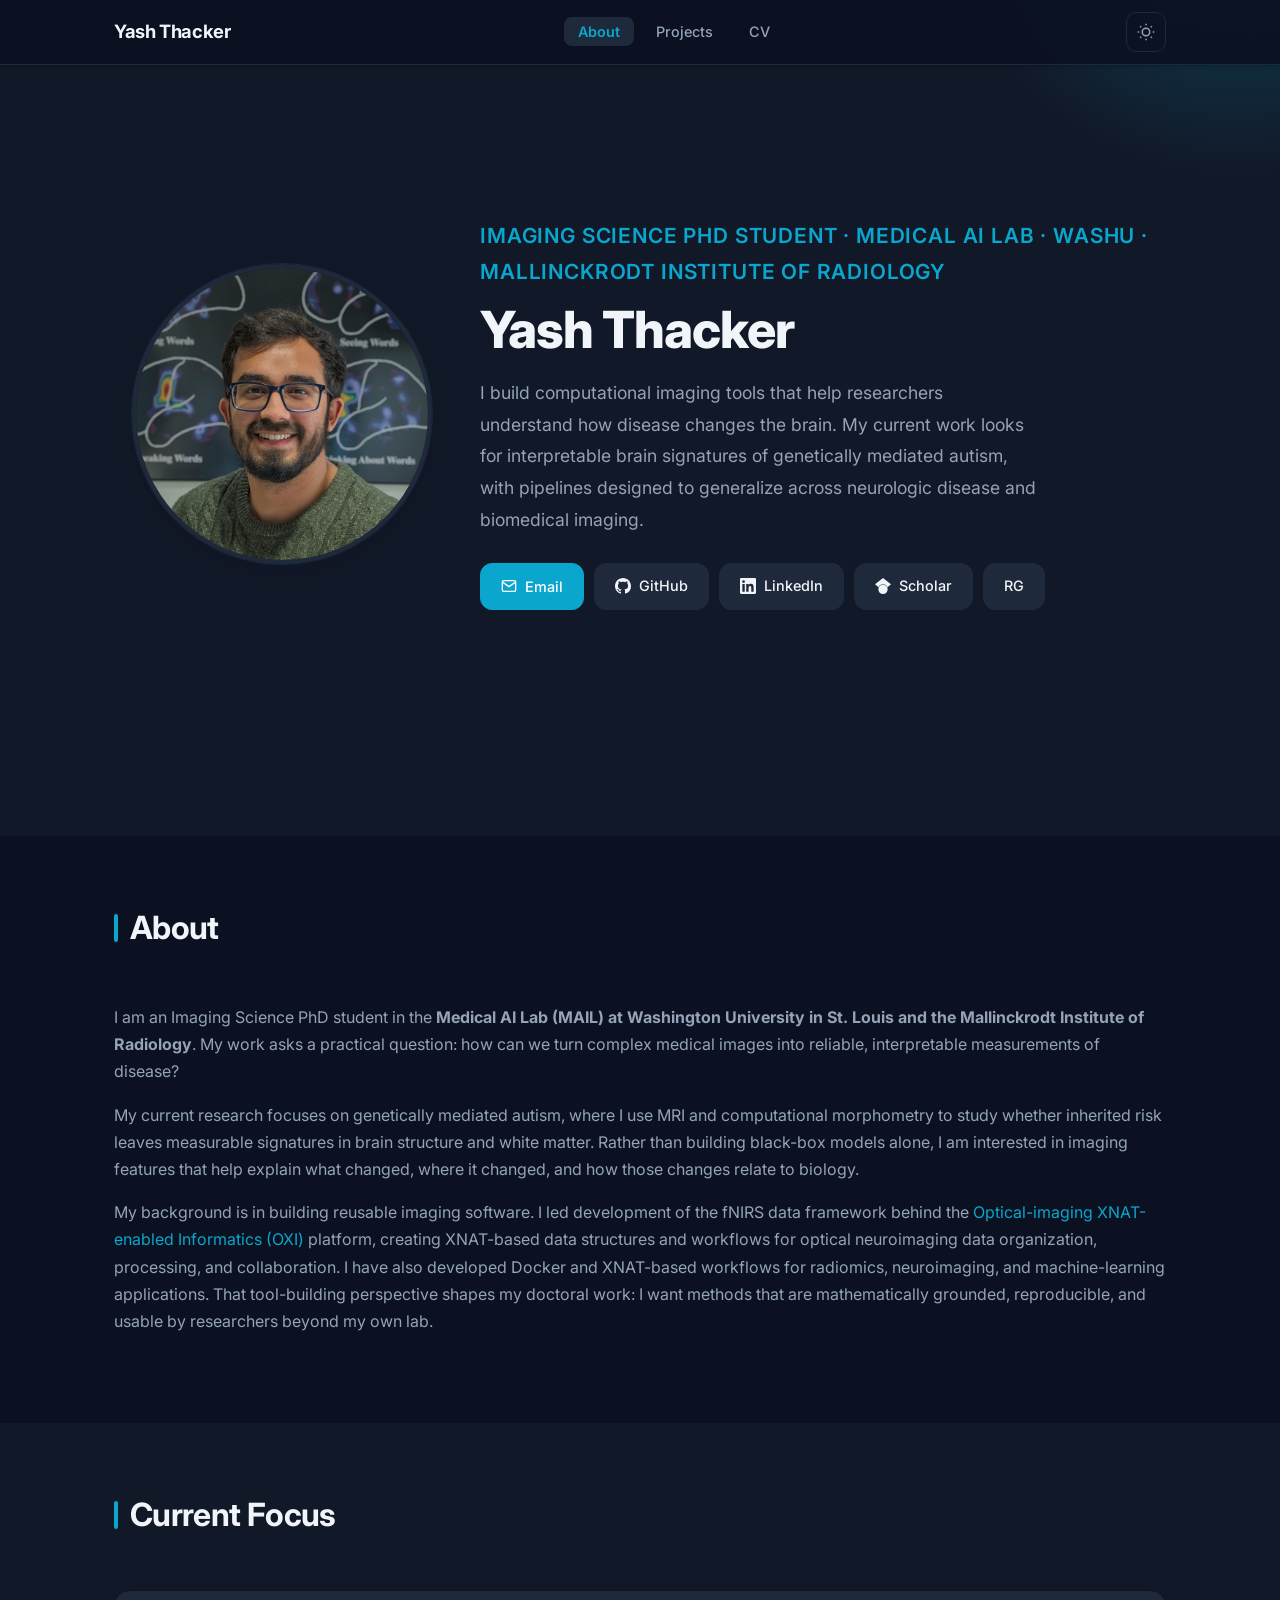
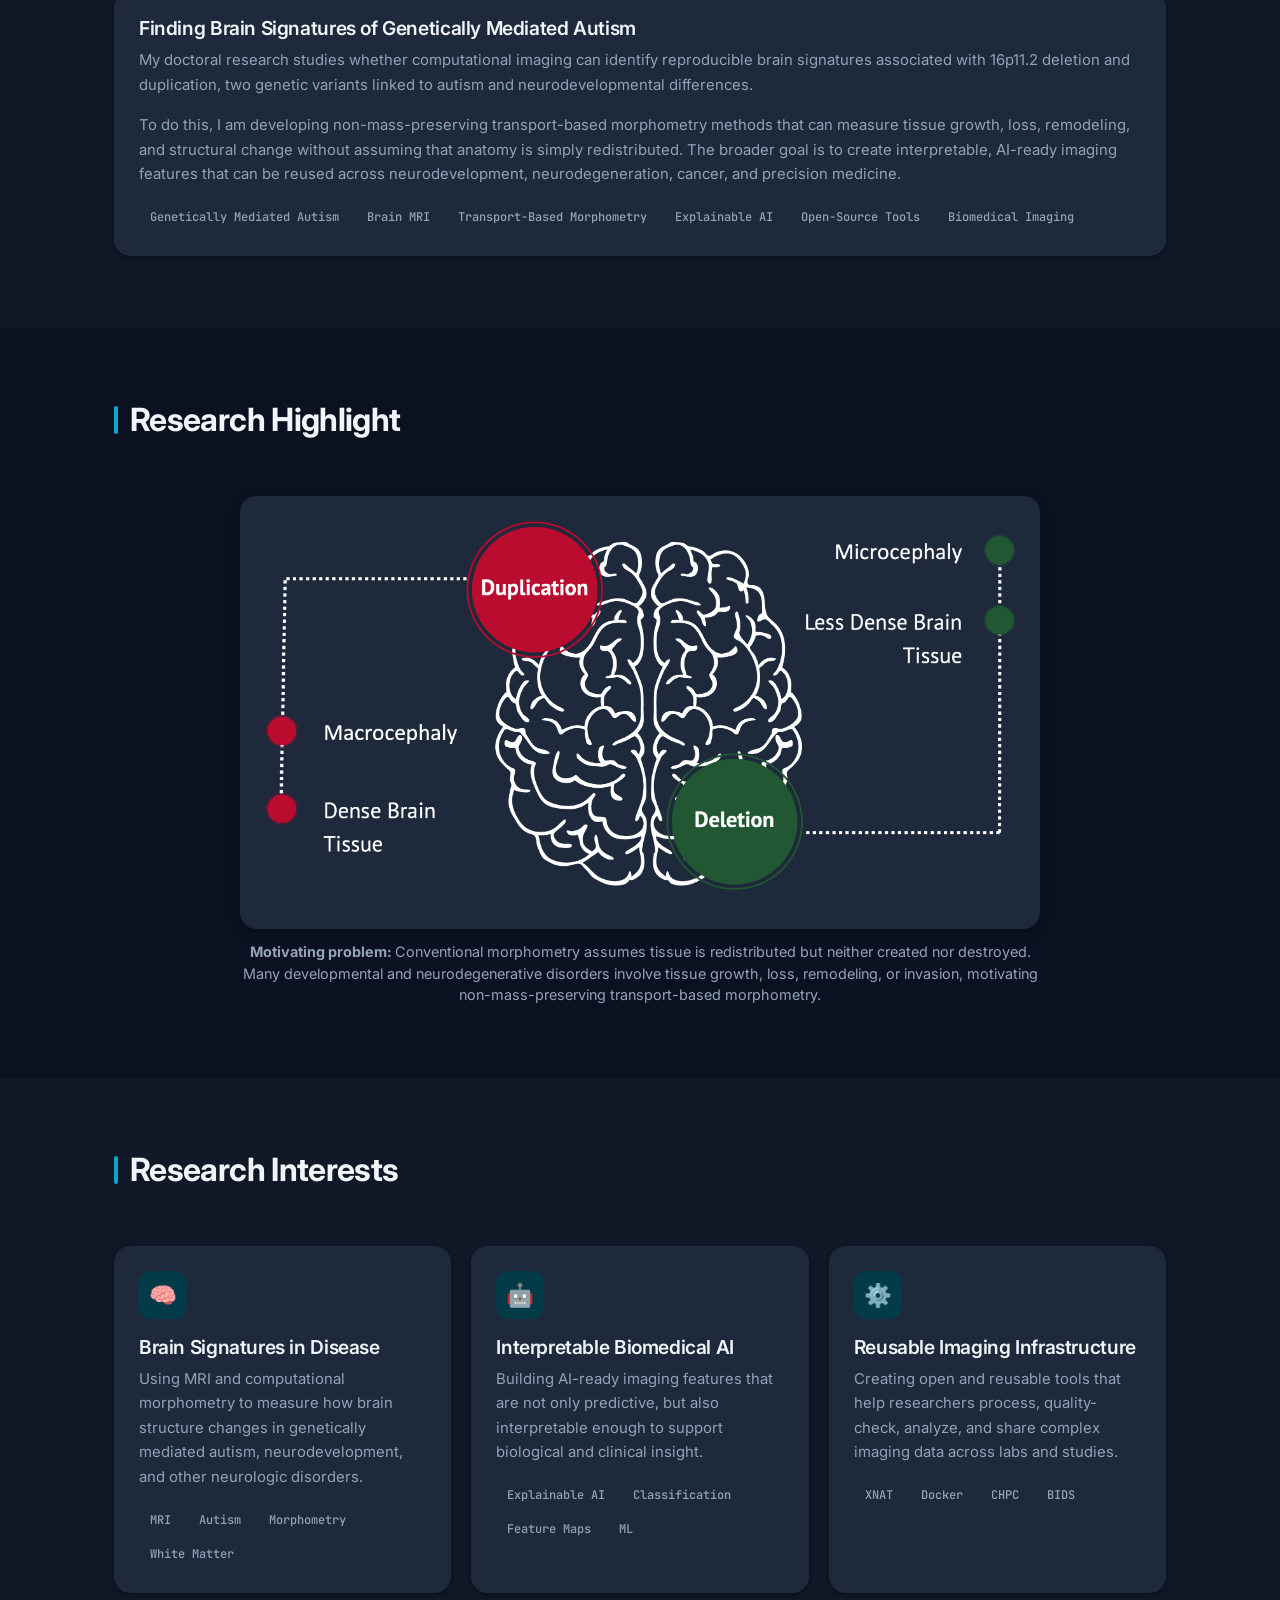
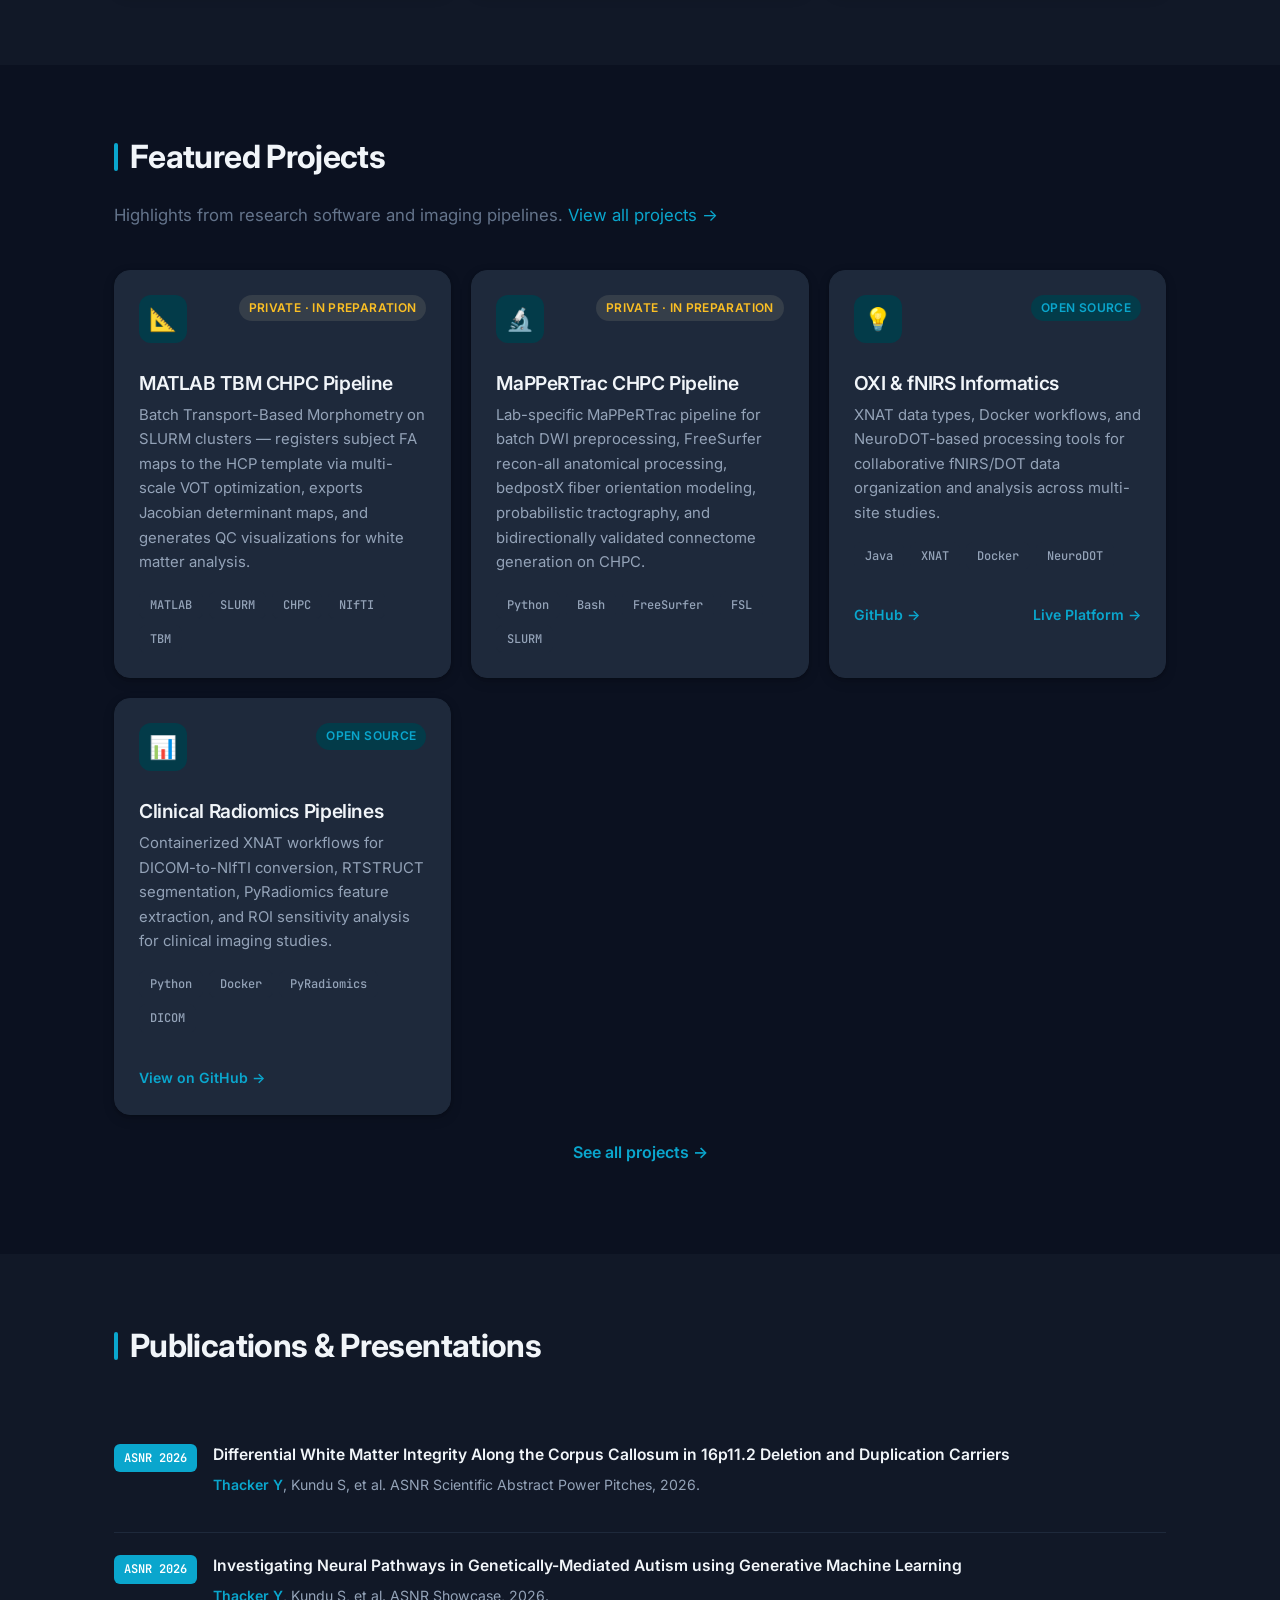
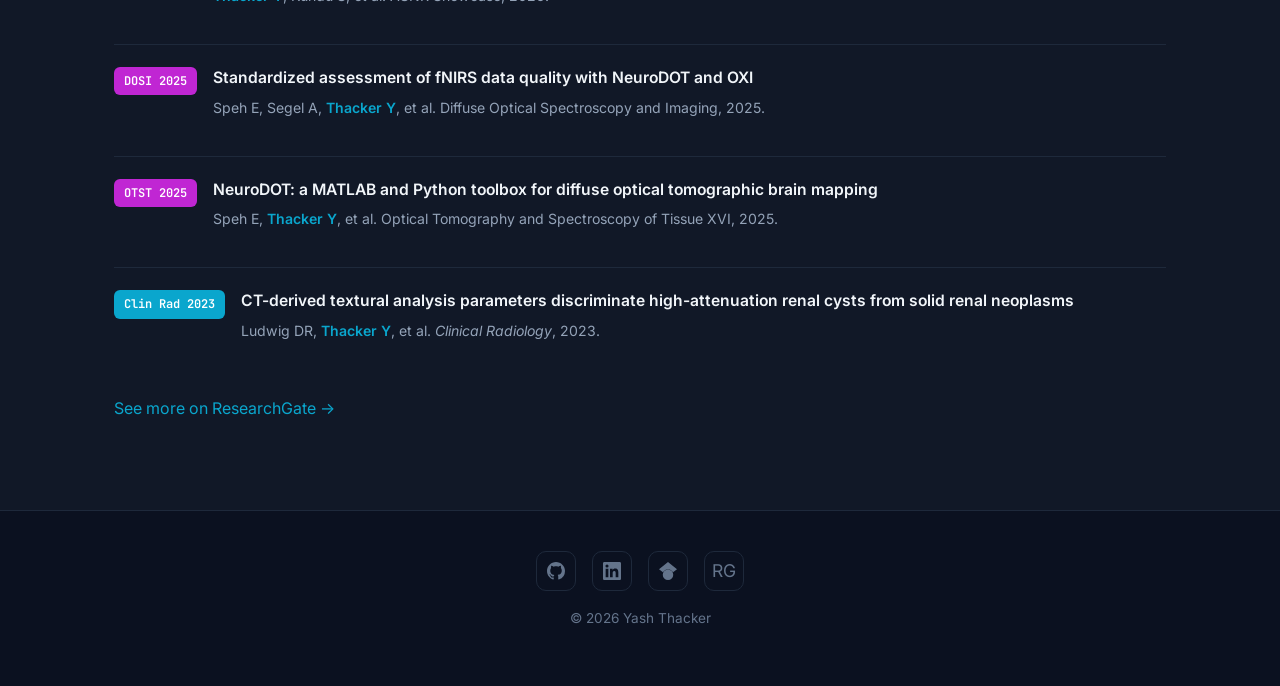
==== commit 8365cda5: "updated with links to stuff in cv." ====
--- a/index.html
+++ b/index.html
@@ -33,7 +33,7 @@
             <div class="hero__grid">
                 <img src="Yash Picture 2.jpeg" alt="Photo of Yash Thacker" class="hero__photo" width="200" height="200">
                 <div>
-                    <p class="hero__subtitle">Imaging Science PhD Student · Medical AI Lab · WashU /
+                    <p class="hero__subtitle">Imaging Science PhD Student · Medical AI Lab · WashU · <br>
                         Mallinckrodt Institute of Radiology</p>
                     <h1 class="hero__title">Yash Thacker</h1>
                     <p class="hero__desc">
@@ -362,7 +362,7 @@
                 <a href="https://www.researchgate.net/profile/Yash-Thacker" target="_blank" rel="noopener"
                     aria-label="ResearchGate">RG</a>
             </div>
-            <p class="footer__text">© 2026 Yash Thacker · Built with GitHub Pages</p>
+            <p class="footer__text">© 2026 Yash Thacker</p>
         </div>
     </footer>
 
--- a/style.css
+++ b/style.css
@@ -402,8 +402,8 @@
 }
 
 .hero__photo {
-  width: 200px;
-  height: 200px;
+  width: 300px;
+  height: 300px;
   border-radius: 50%;
   object-fit: cover;
   border: 4px solid var(--bg-card);
@@ -419,7 +419,7 @@
 .hero__subtitle {
   color: var(--accent);
   font-weight: 600;
-  font-size: 0.95rem;
+  font-size: 1.3rem;
   letter-spacing: 0.04em;
   text-transform: uppercase;
   margin-bottom: 8px;
@@ -701,6 +701,18 @@
   margin-top: 2px;
 }
 
+/* ---------- Publication Links ---------- */
+
+.pub-title a {
+  color: inherit;
+  text-decoration: underline;
+  transition: color 0.2s ease;
+}
+
+.pub-title a:hover {
+  color: var(--accent);
+}
+
 @media (max-width: 640px) {
   .pub-item {
     grid-template-columns: 1fr;
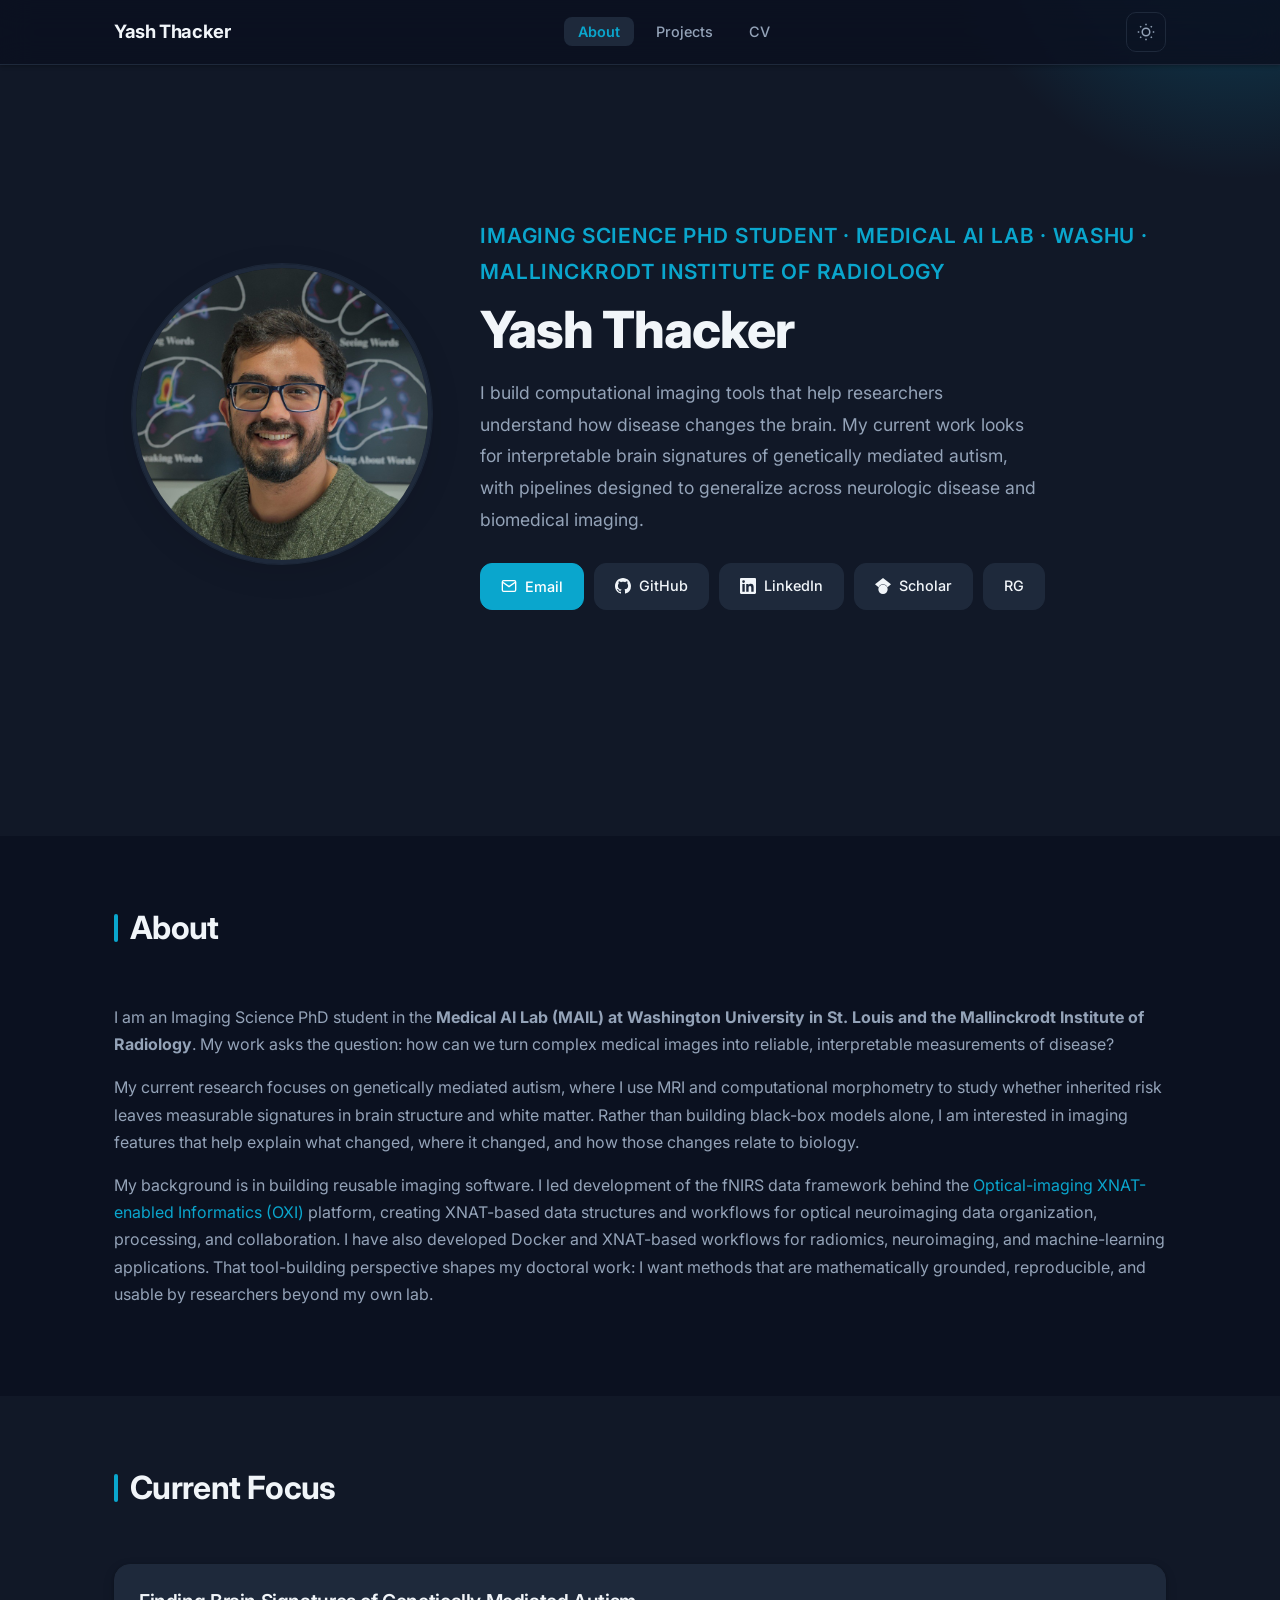
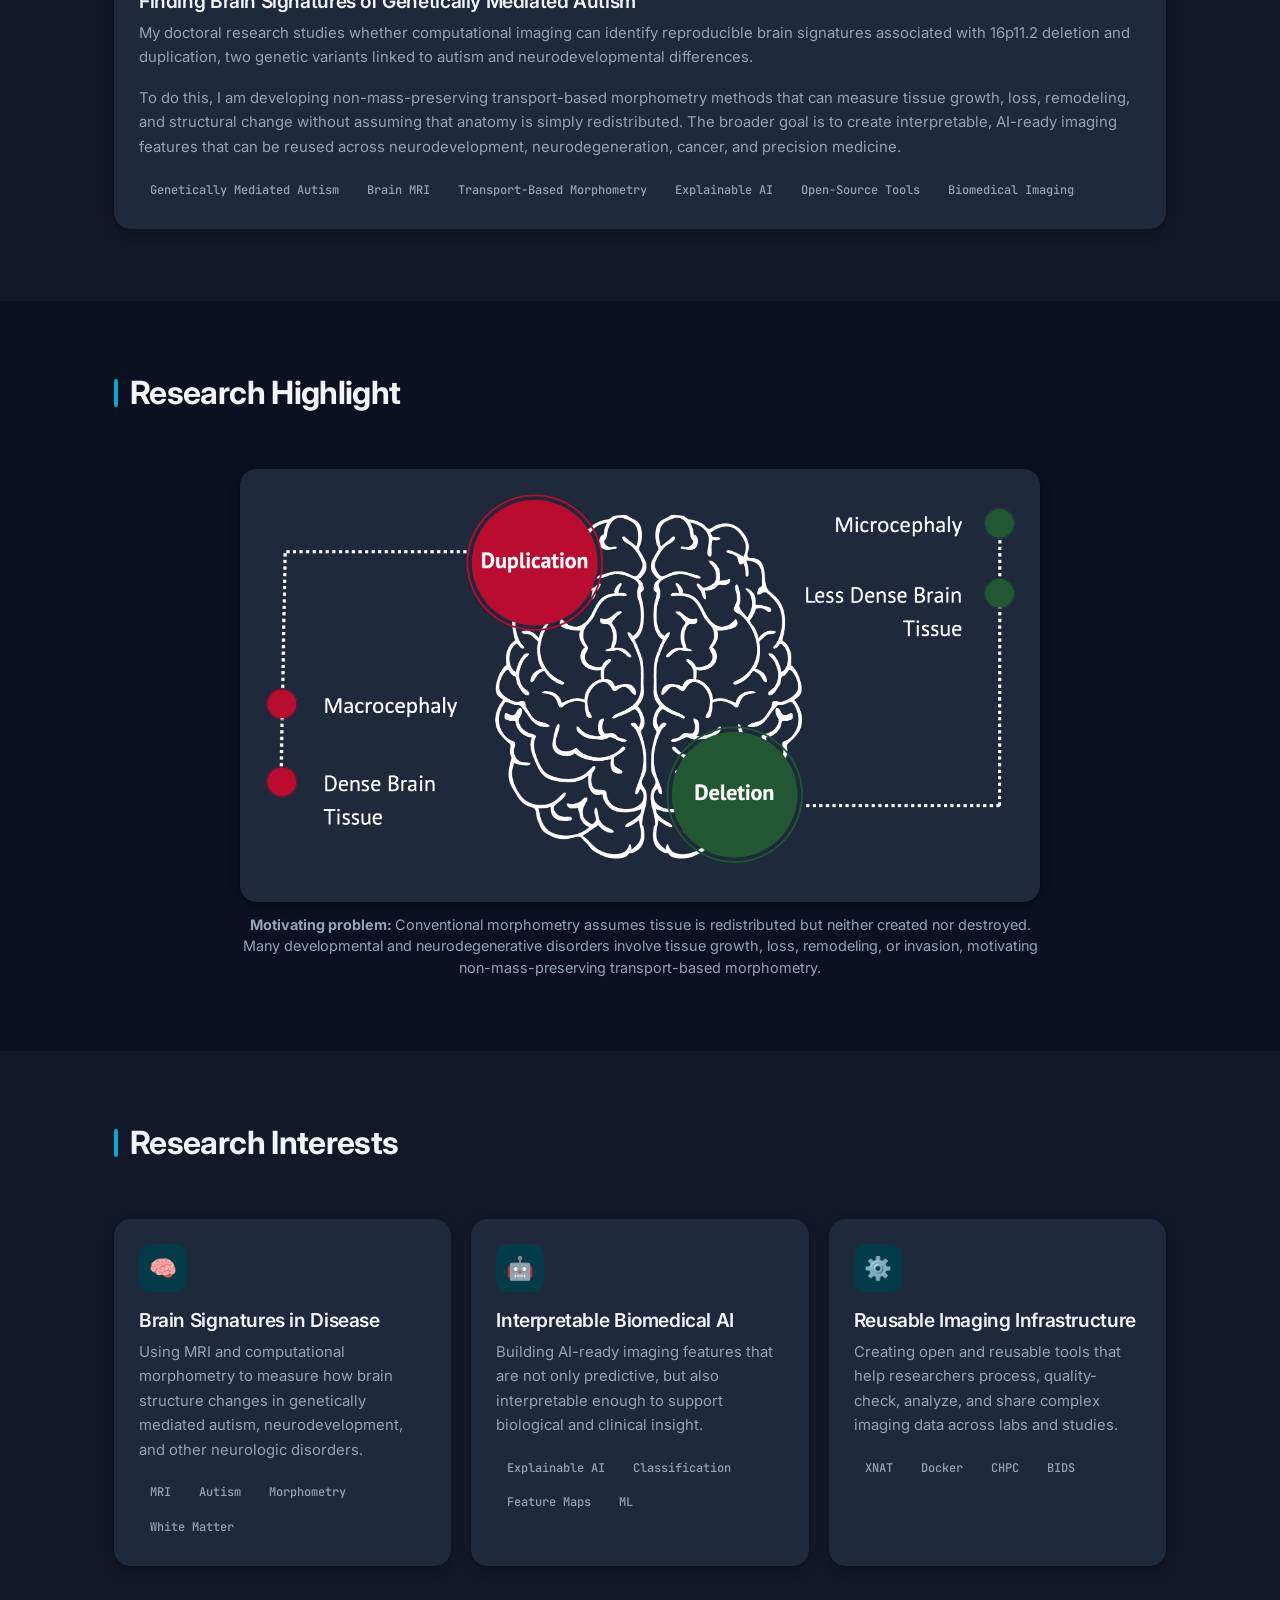
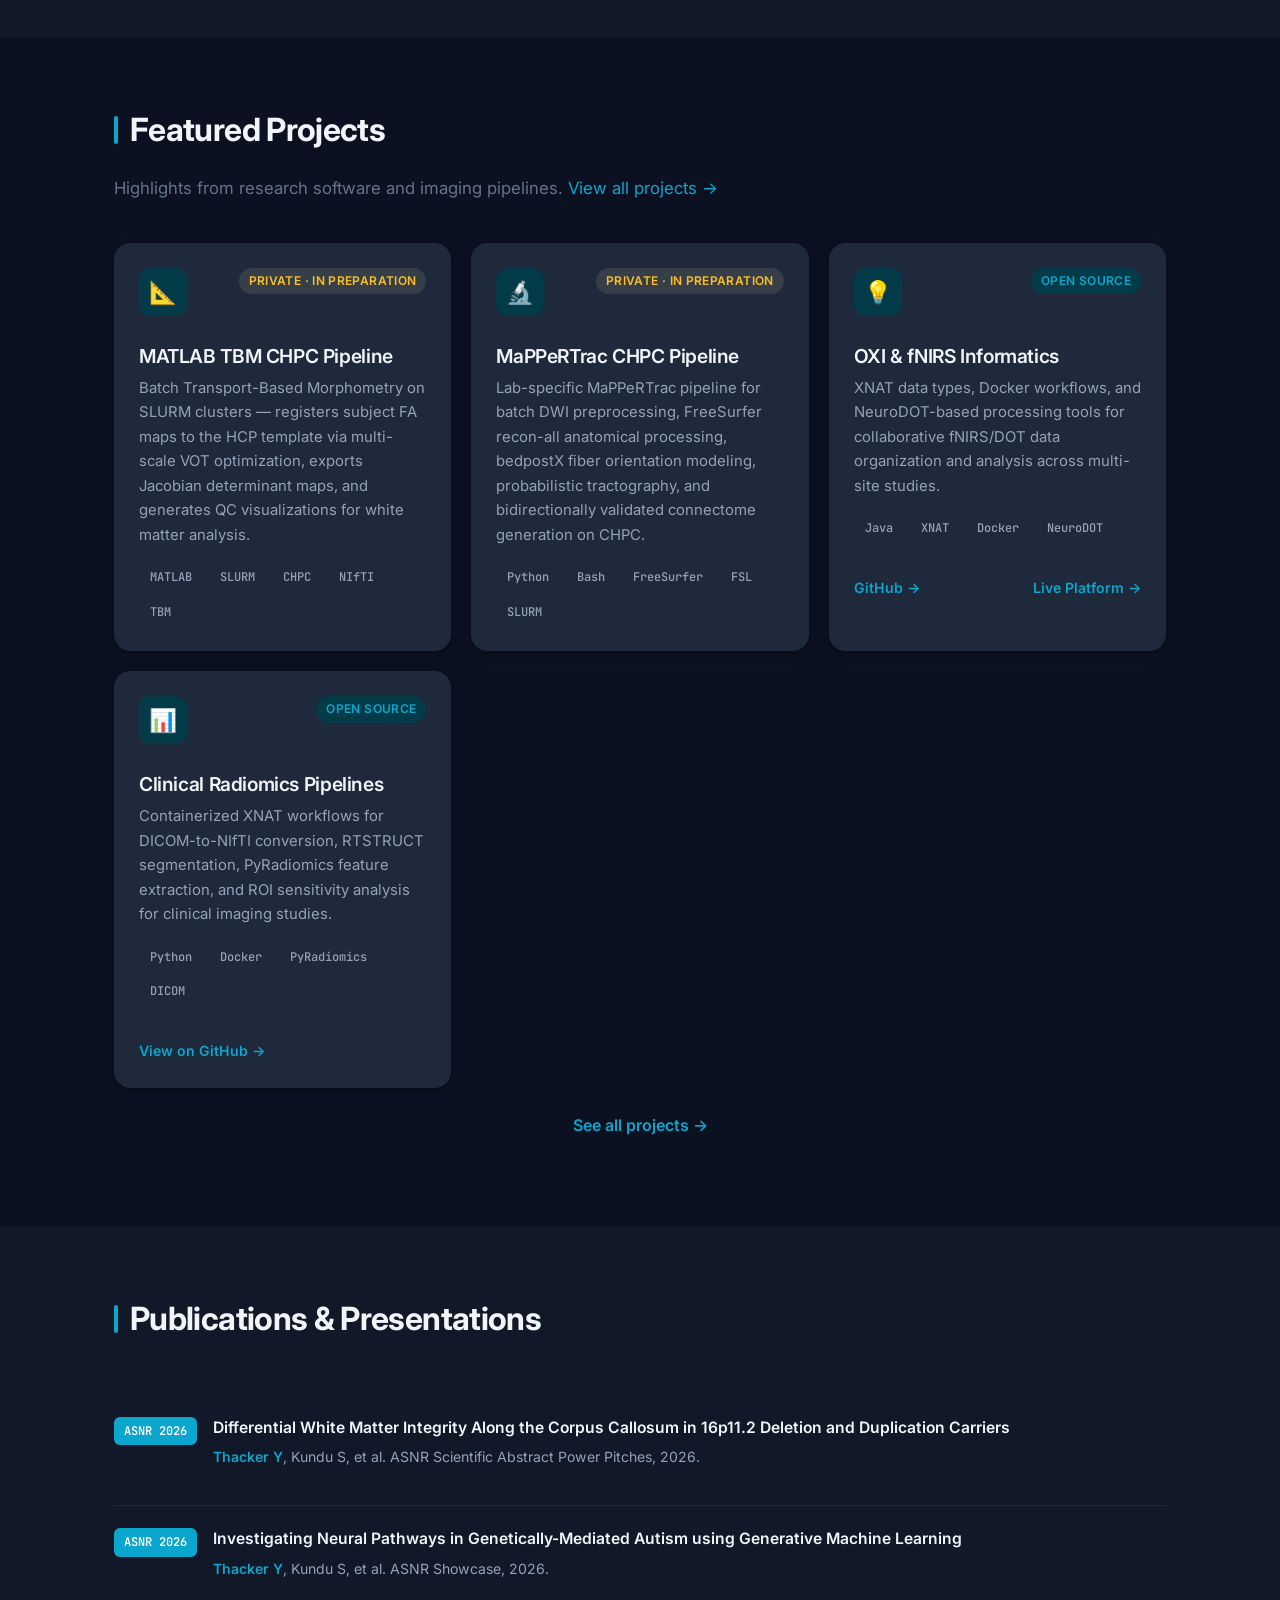
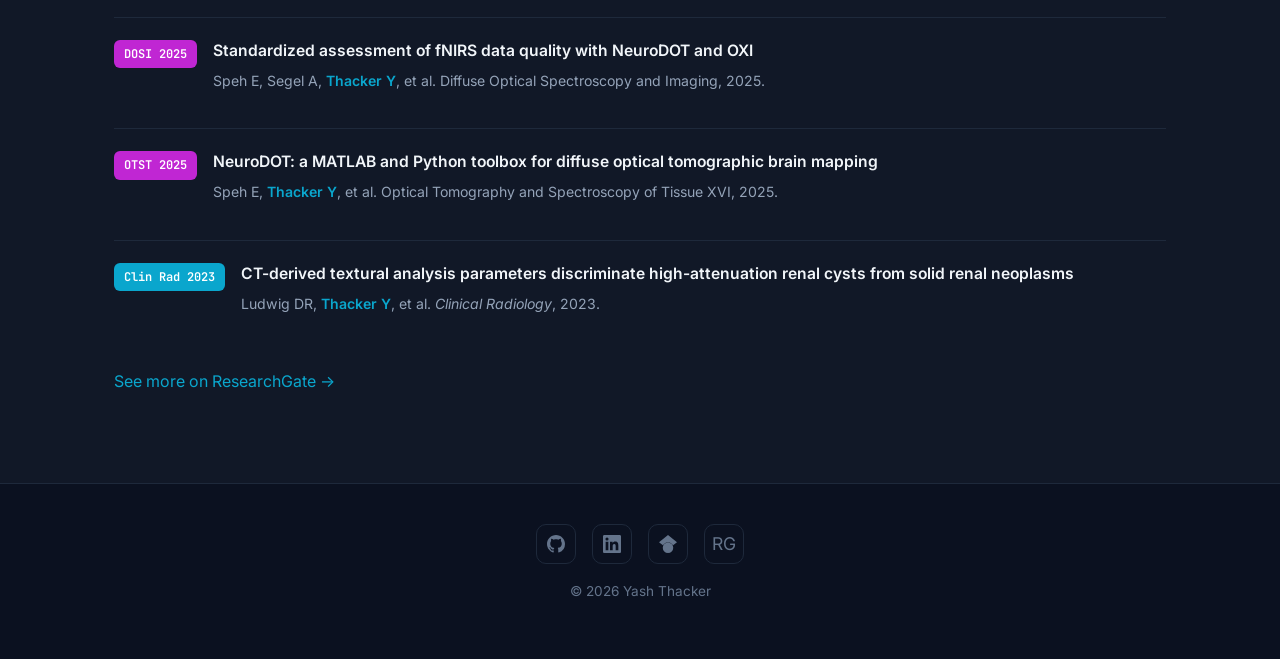
==== commit 03e9f161: "fixed spacing issues." ====
--- a/index.html
+++ b/index.html
@@ -5,8 +5,7 @@
     <meta charset="UTF-8">
     <meta name="viewport" content="width=device-width, initial-scale=1.0">
     <title>Yash Thacker </title>
-    <meta name="description"
-    content="Yash Thacker is an Imaging Science PhD student at Washington University in St. Louis developing interpretable imaging tools to study brain signatures of genetically mediated autism and other neurologic diseases.">
+    <meta name="description" content="Yash Thacker is an Imaging Science PhD student at Washington University in St. Louis developing interpretable imaging tools to study brain signatures of genetically mediated autism and other neurologic diseases.">
     <link rel="stylesheet" href="style.css">
 </head>
 
@@ -36,9 +35,7 @@
                     <p class="hero__subtitle">Imaging Science PhD Student · Medical AI Lab · WashU · <br>
                         Mallinckrodt Institute of Radiology</p>
                     <h1 class="hero__title">Yash Thacker</h1>
-                    <p class="hero__desc">
-                        I build computational imaging tools that help researchers understand how disease changes the brain. My current work looks for interpretable brain signatures of genetically mediated autism, with pipelines designed to generalize across neurologic disease and biomedical imaging.
-                    </p>
+                    <p class="hero__desc"> I build computational imaging tools that help researchers understand how disease changes the brain. My current work looks for interpretable brain signatures of genetically mediated autism, with pipelines designed to generalize across neurologic disease and biomedical imaging. </p>
                     <div class="hero__links">
                         <button class="btn--accent" id="emailBtn" aria-label="Contact via email">
                             <svg width="16" height="16" fill="none" stroke="currentColor" stroke-width="2"
@@ -85,12 +82,14 @@
                 <h2>About</h2>
             </div>
             <div class="fade-in">
-                <p>I am an Imaging Science PhD student in the <strong>Medical AI Lab (MAIL) at Washington University in St. Louis and the Mallinckrodt Institute of Radiology</strong>. My work asks a practical question: how can we turn complex medical images into reliable, interpretable measurements of disease?</p>
+                <p>I am an Imaging Science PhD student in the <strong>Medical AI Lab (MAIL) at Washington University in St. Louis and the Mallinckrodt Institute of Radiology</strong>. My work asks the question: how can we turn complex medical images into reliable, interpretable measurements of disease?</p>
 
                 <p>My current research focuses on genetically mediated autism, where I use MRI and computational morphometry to study whether inherited risk leaves measurable signatures in brain structure and white matter. Rather than building black-box models alone, I am interested in imaging features that help explain what changed, where it changed, and how those changes relate to biology.</p>
 
-                <p>My background is in building reusable imaging software. I led development of the fNIRS data framework behind the <a href="https://oxi.wustl.edu/" target="_blank" rel="noopener">Optical-imaging XNAT-enabled Informatics (OXI)</a> platform, creating XNAT-based data structures and workflows for optical neuroimaging data organization, processing, and collaboration. I have also developed Docker and XNAT-based workflows for radiomics, neuroimaging, and machine-learning applications. That tool-building perspective shapes my doctoral work: I want methods that are mathematically grounded, reproducible, and usable by researchers beyond my own lab.</p>
-                
+                <p>My background is in building reusable imaging software. I led development of the fNIRS data framework
+                    behind the <a href="https://oxi.wustl.edu/" target="_blank" rel="noopener">Optical-imaging XNAT-enabled Informatics (OXI)</a> platform, creating XNAT-based data structures and workflows for optical neuroimaging data organization, processing, and collaboration. I have also developed Docker and XNAT-based workflows for radiomics, neuroimaging, and machine-learning applications. That tool-building perspective shapes my doctoral work: I want methods that are mathematically grounded,
+                    reproducible, and usable by researchers beyond my own lab.</p>
+
                 <!-- <p>I am an Imaging Science PhD student in the Medical AI Lab at Washington University in St. Louis, with research centered in computational imaging, radiology, and biomedical AI. My work focuses on building reusable computational tools that make complex medical images easier to analyze, interpret, and use across research settings.</p> -->
 
                 <!-- <p>My background spans imaging informatics, radiomics, neuroimaging, and scalable software infrastructure. I led development of the fNIRS data framework behind the <a href="https://oxi.wustl.edu/" target="_blank" rel="noopener">Optical-imaging XNAT-enabled Informatics (OXI)</a> platform, where I built XNAT-based data structures and workflows to support functional near-infrared spectroscopy data organization, processing, and collaboration. I have also developed Docker- and XNAT-based imaging workflows for radiomics, neuroimaging, and machine-learning applications. That tool-building perspective continues to shape my doctoral work, where I am focused on developing interpretable imaging methods that are mathematically grounded, reproducible, and accessible to users without extensive computational backgrounds.</p> -->
@@ -106,7 +105,7 @@
             </div>
             <div class="card fade-in">
                 <h3 class="card__title">Finding Brain Signatures of Genetically Mediated Autism</h3>
-                
+
                 <p class="card__desc">My doctoral research studies whether computational imaging can identify reproducible brain signatures associated with 16p11.2 deletion and duplication, two genetic variants linked to autism and neurodevelopmental differences.</p>
 
                 <p class="card__desc">To do this, I am developing non-mass-preserving transport-based morphometry methods that can measure tissue growth, loss, remodeling, and structural change without assuming that anatomy is simply redistributed. The broader goal is to create interpretable, AI-ready imaging features that can be reused across neurodevelopment, neurodegeneration, cancer, and precision medicine.</p>
@@ -139,15 +138,11 @@
 
             <figure class="research-figure fade-in">
                 <div id="current-focus-figure">
-                    <img
-                        src="figures/16p11.2_traits_lightmode.png"
-                        alt="Conceptual illustration of tissue growth and loss"
-                        class="theme-image theme-image-light">
-
-                    <img
-                        src="figures/16p11.2_traits_darkmode.png"
-                        alt="Conceptual illustration of tissue growth and loss"
-                        class="theme-image theme-image-dark">
+                    <img src="figures/16p11.2_traits_lightmode.png"
+                        alt="Conceptual illustration of tissue growth and loss" class="theme-image theme-image-light">
+
+                    <img src="figures/16p11.2_traits_darkmode.png"
+                        alt="Conceptual illustration of tissue growth and loss" class="theme-image theme-image-dark">
                 </div>
                 <figcaption>
                     <strong> Motivating problem: </strong> Conventional morphometry assumes tissue is redistributed but neither created nor destroyed. Many developmental and neurodegenerative disorders involve tissue growth, loss, remodeling, or invasion, motivating non-mass-preserving transport-based morphometry.
@@ -212,9 +207,7 @@
                         <span class="badge badge--private">Private · In Preparation</span>
                     </div>
                     <h3 class="card__title">MATLAB TBM CHPC Pipeline</h3>
-                    <p class="card__desc">Batch Transport-Based Morphometry on SLURM clusters — registers subject FA
-                        maps to the HCP template via multi-scale VOT optimization, exports Jacobian determinant maps,
-                        and generates QC visualizations for white matter analysis.</p>
+                    <p class="card__desc">Batch Transport-Based Morphometry on SLURM clusters — registers subject FA maps to the HCP template via multi-scale VOT optimization, exports Jacobian determinant maps, and generates QC visualizations for white matter analysis.</p>
                     <div class="pill-row">
                         <span class="pill">MATLAB</span><span class="pill">SLURM</span><span
                             class="pill">CHPC</span><span class="pill">NIfTI</span><span class="pill">TBM</span>
@@ -227,10 +220,7 @@
                         <span class="badge badge--private">Private · In Preparation</span>
                     </div>
                     <h3 class="card__title">MaPPeRTrac CHPC Pipeline</h3>
-                    <p class="card__desc">Lab-specific MaPPeRTrac pipeline for batch DWI preprocessing, FreeSurfer
-                        recon-all anatomical processing, bedpostX fiber orientation modeling, probabilistic
-                        tractography, and bidirectionally
-                        validated connectome generation on CHPC.</p>
+                    <p class="card__desc">Lab-specific MaPPeRTrac pipeline for batch DWI preprocessing, FreeSurfer recon-all anatomical processing, bedpostX fiber orientation modeling, probabilistic tractography, and bidirectionally validated connectome generation on CHPC.</p>
                     <div class="pill-row">
                         <span class="pill">Python</span><span class="pill">Bash</span><span
                             class="pill">FreeSurfer</span><span class="pill">FSL</span><span class="pill">SLURM</span>
@@ -243,8 +233,7 @@
                         <span class="badge badge--public">Open Source</span>
                     </div>
                     <h3 class="card__title">OXI &amp; fNIRS Informatics</h3>
-                    <p class="card__desc">XNAT data types, Docker workflows, and NeuroDOT-based processing tools for
-                        collaborative fNIRS/DOT data organization and analysis across multi-site studies.</p>
+                    <p class="card__desc">XNAT data types, Docker workflows, and NeuroDOT-based processing tools for collaborative fNIRS/DOT data organization and analysis across multi-site studies.</p>
                     <div class="pill-row">
                         <span class="pill">Java</span><span class="pill">XNAT</span><span
                             class="pill">Docker</span><span class="pill">NeuroDOT</span>
@@ -263,8 +252,7 @@
                         <span class="badge badge--public">Open Source</span>
                     </div>
                     <h3 class="card__title">Clinical Radiomics Pipelines</h3>
-                    <p class="card__desc">Containerized XNAT workflows for DICOM-to-NIfTI conversion, RTSTRUCT
-                        segmentation, PyRadiomics feature extraction, and ROI sensitivity analysis for clinical imaging
+                    <p class="card__desc">Containerized XNAT workflows for DICOM-to-NIfTI conversion, RTSTRUCT segmentation, PyRadiomics feature extraction, and ROI sensitivity analysis for clinical imaging
                         studies.</p>
                     <div class="pill-row">
                         <span class="pill">Python</span><span class="pill">Docker</span><span
@@ -290,17 +278,14 @@
                 <div class="pub-item">
                     <span class="pub-venue">ASNR 2026</span>
                     <div>
-                        <p class="pub-title">Differential White Matter Integrity Along the Corpus Callosum in 16p11.2
-                            Deletion and Duplication Carriers</p>
-                        <p class="pub-authors"><strong>Thacker Y</strong>, Kundu S, et al. ASNR Scientific Abstract
-                            Power Pitches, 2026.</p>
+                        <p class="pub-title">Differential White Matter Integrity Along the Corpus Callosum in 16p11.2 Deletion and Duplication Carriers</p>
+                        <p class="pub-authors"><strong>Thacker Y</strong>, Kundu S, et al. ASNR Scientific Abstract Power Pitches, 2026.</p>
                     </div>
                 </div>
                 <div class="pub-item">
                     <span class="pub-venue">ASNR 2026</span>
                     <div>
-                        <p class="pub-title">Investigating Neural Pathways in Genetically-Mediated Autism using
-                            Generative Machine Learning</p>
+                        <p class="pub-title">Investigating Neural Pathways in Genetically-Mediated Autism using Generative Machine Learning</p>
                         <p class="pub-authors"><strong>Thacker Y</strong>, Kundu S, et al. ASNR Showcase, 2026.</p>
                     </div>
                 </div>
@@ -308,24 +293,20 @@
                     <span class="pub-venue pub-venue--magenta">DOSI 2025</span>
                     <div>
                         <p class="pub-title">Standardized assessment of fNIRS data quality with NeuroDOT and OXI</p>
-                        <p class="pub-authors">Speh E, Segel A, <strong>Thacker Y</strong>, et al. Diffuse Optical
-                            Spectroscopy and Imaging, 2025.</p>
+                        <p class="pub-authors">Speh E, Segel A, <strong>Thacker Y</strong>, et al. Diffuse Optical Spectroscopy and Imaging, 2025.</p>
                     </div>
                 </div>
                 <div class="pub-item">
                     <span class="pub-venue pub-venue--magenta">OTST 2025</span>
                     <div>
-                        <p class="pub-title">NeuroDOT: a MATLAB and Python toolbox for diffuse optical tomographic brain
-                            mapping</p>
-                        <p class="pub-authors">Speh E, <strong>Thacker Y</strong>, et al. Optical Tomography and
-                            Spectroscopy of Tissue XVI, 2025.</p>
+                        <p class="pub-title">NeuroDOT: a MATLAB and Python toolbox for diffuse optical tomographic brain mapping</p>
+                        <p class="pub-authors">Speh E, <strong>Thacker Y</strong>, et al. Optical Tomography and Spectroscopy of Tissue XVI, 2025.</p>
                     </div>
                 </div>
                 <div class="pub-item">
                     <span class="pub-venue">Clin Rad 2023</span>
                     <div>
-                        <p class="pub-title">CT-derived textural analysis parameters discriminate high-attenuation renal
-                            cysts from solid renal neoplasms</p>
+                        <p class="pub-title">CT-derived textural analysis parameters discriminate high-attenuation renal cysts from solid renal neoplasms</p>
                         <p class="pub-authors">Ludwig DR, <strong>Thacker Y</strong>, et al. <em>Clinical
                                 Radiology</em>, 2023.</p>
                     </div>
--- a/style.css
+++ b/style.css
@@ -390,6 +390,11 @@
 }
 
 @media (max-width: 768px) {
+  .hero {
+    padding-top: 80px;
+    padding-bottom: 5px;
+  }
+
   .hero__grid {
     grid-template-columns: 1fr;
     text-align: center;
@@ -398,6 +403,7 @@
 
   .hero__grid .hero__photo {
     order: -1;
+    margin: 0 auto;
   }
 }
 
@@ -935,6 +941,7 @@
   border-radius: 16px;
   box-shadow: var(--shadow-card);
 }
+
 .theme-image {
   display: block;
   width: 100%;
